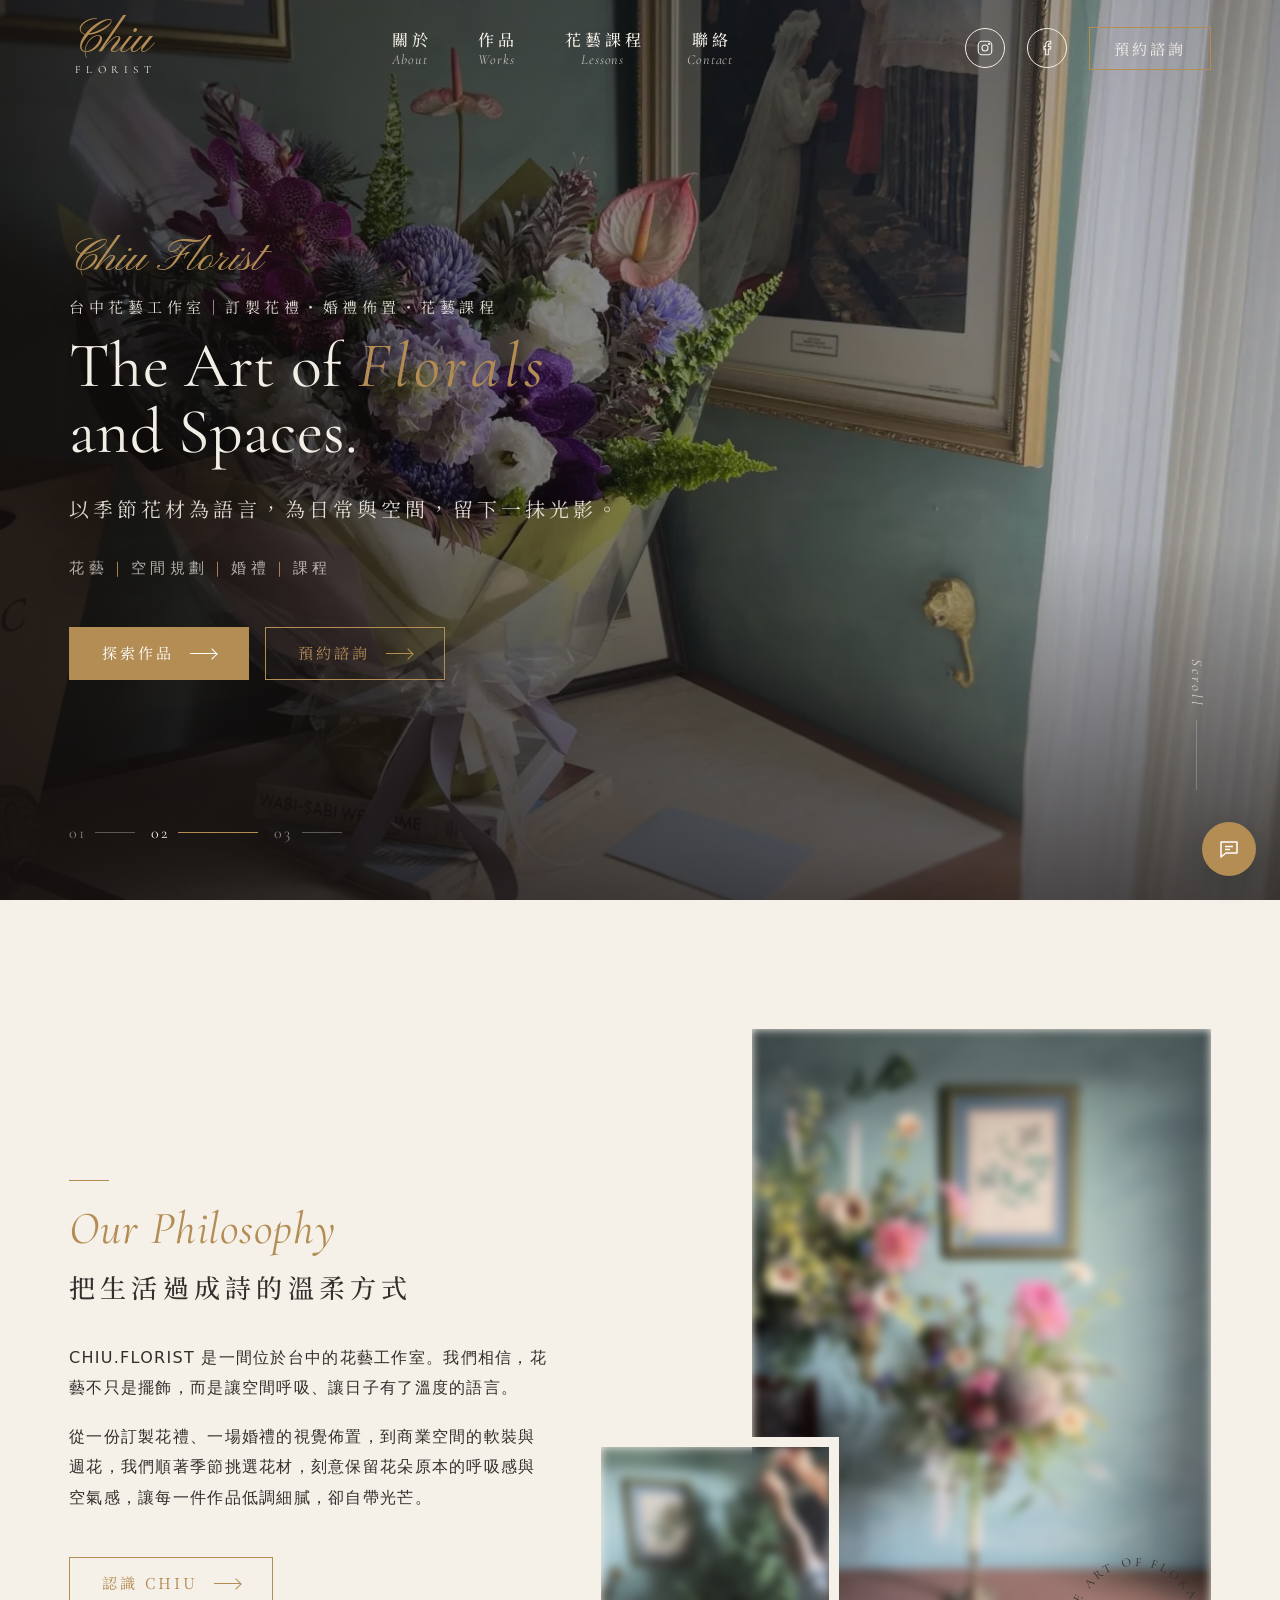
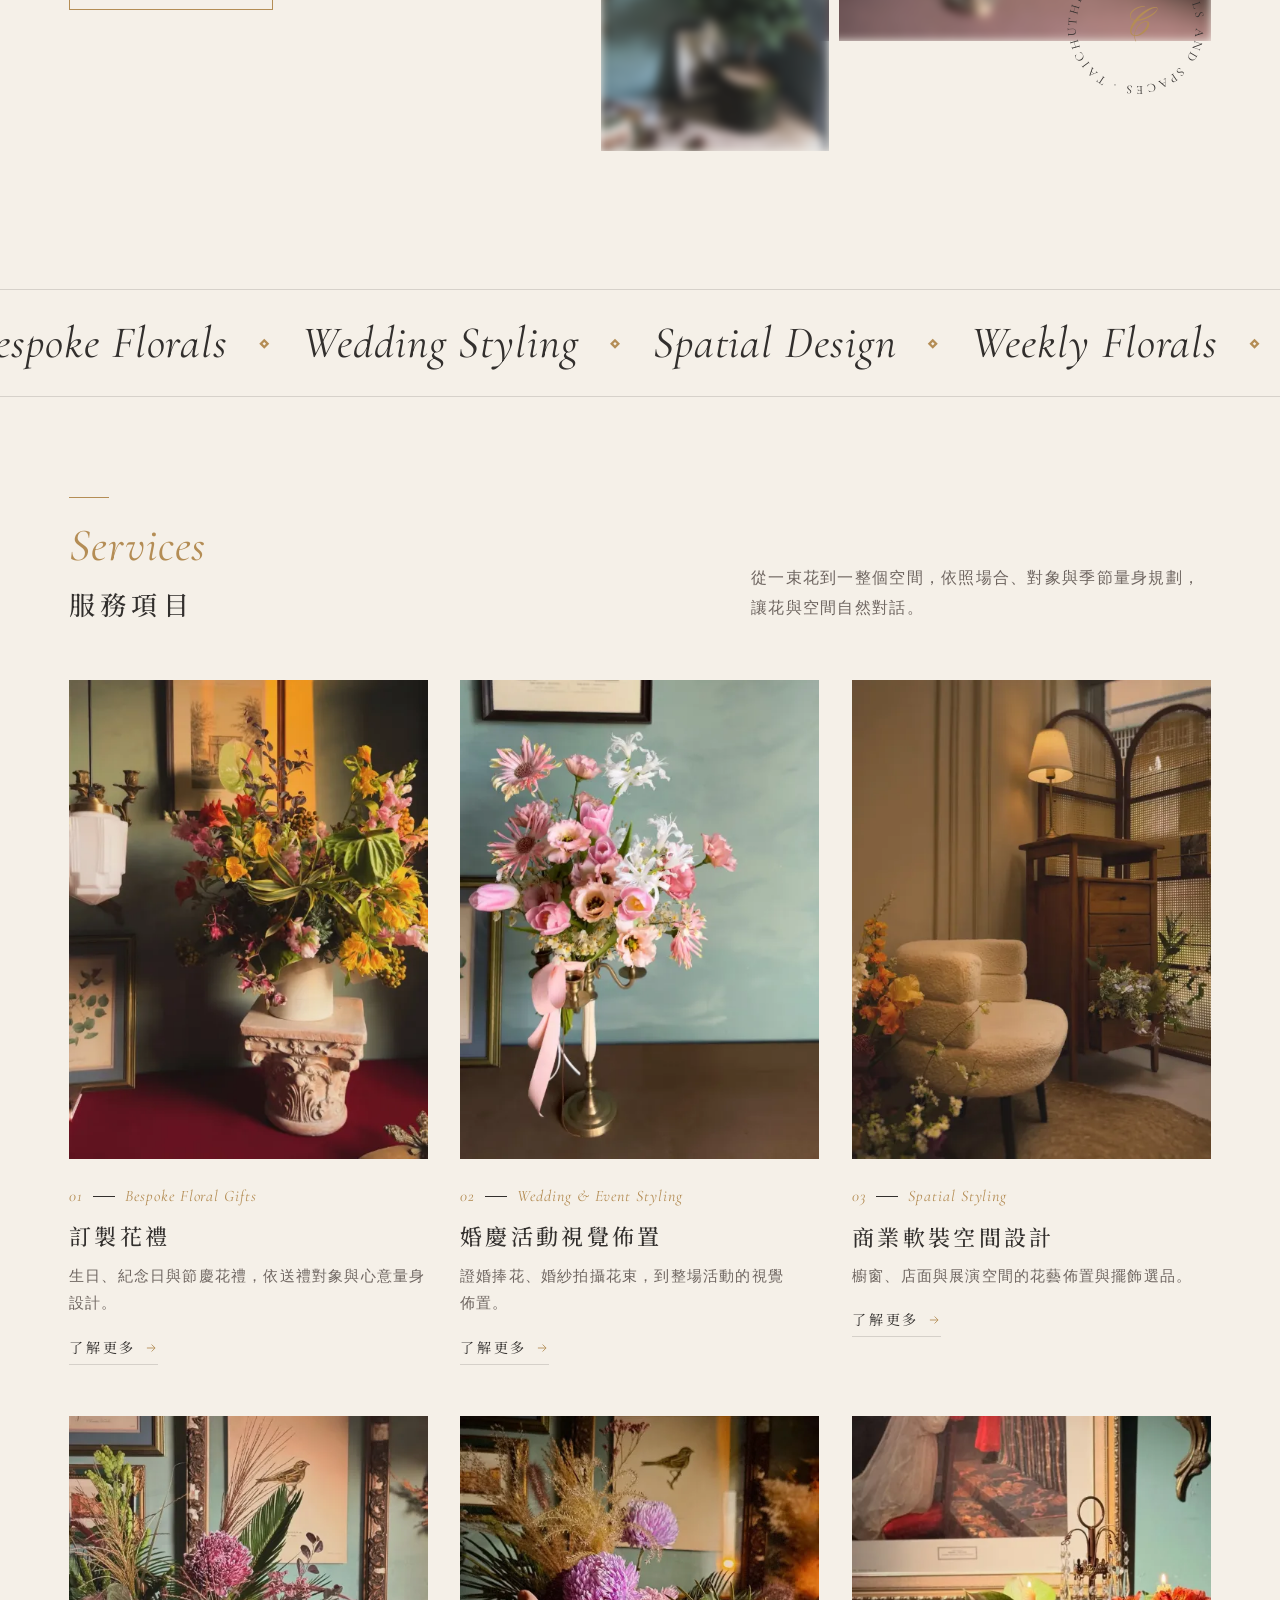
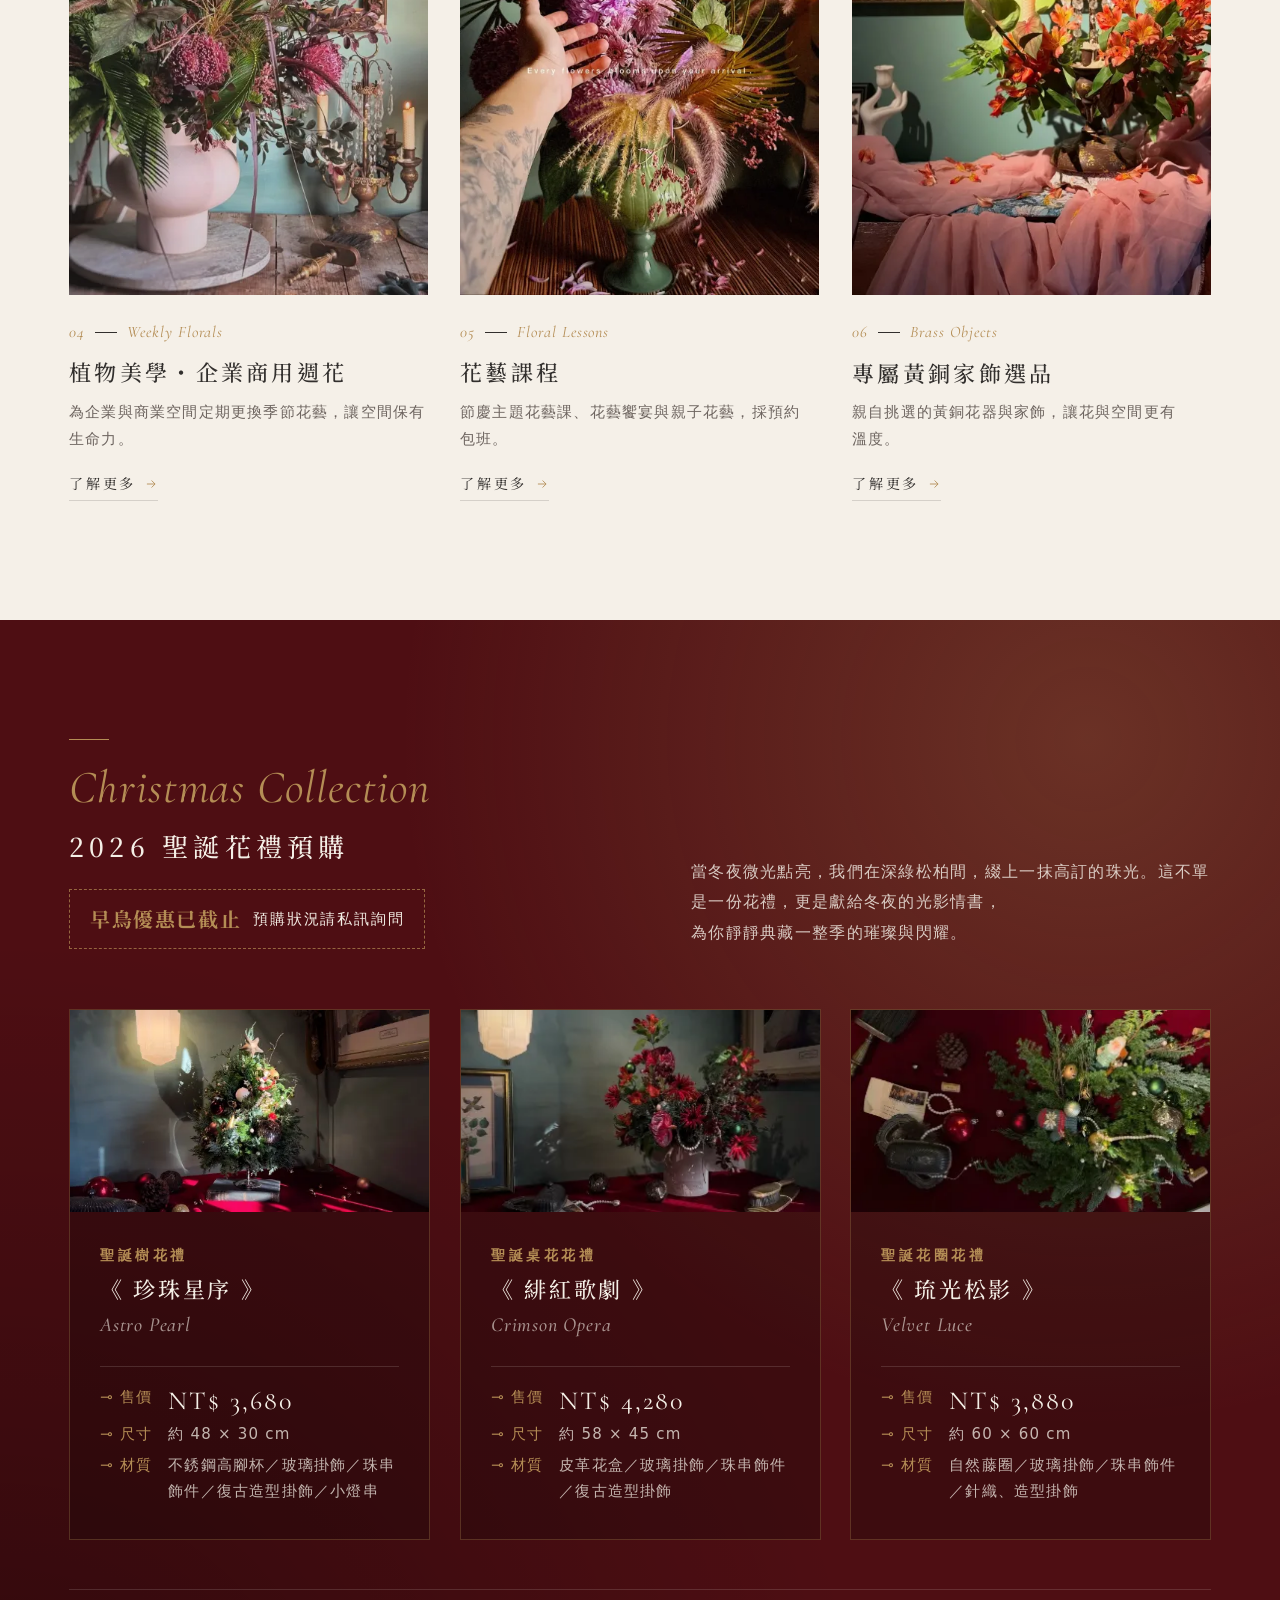
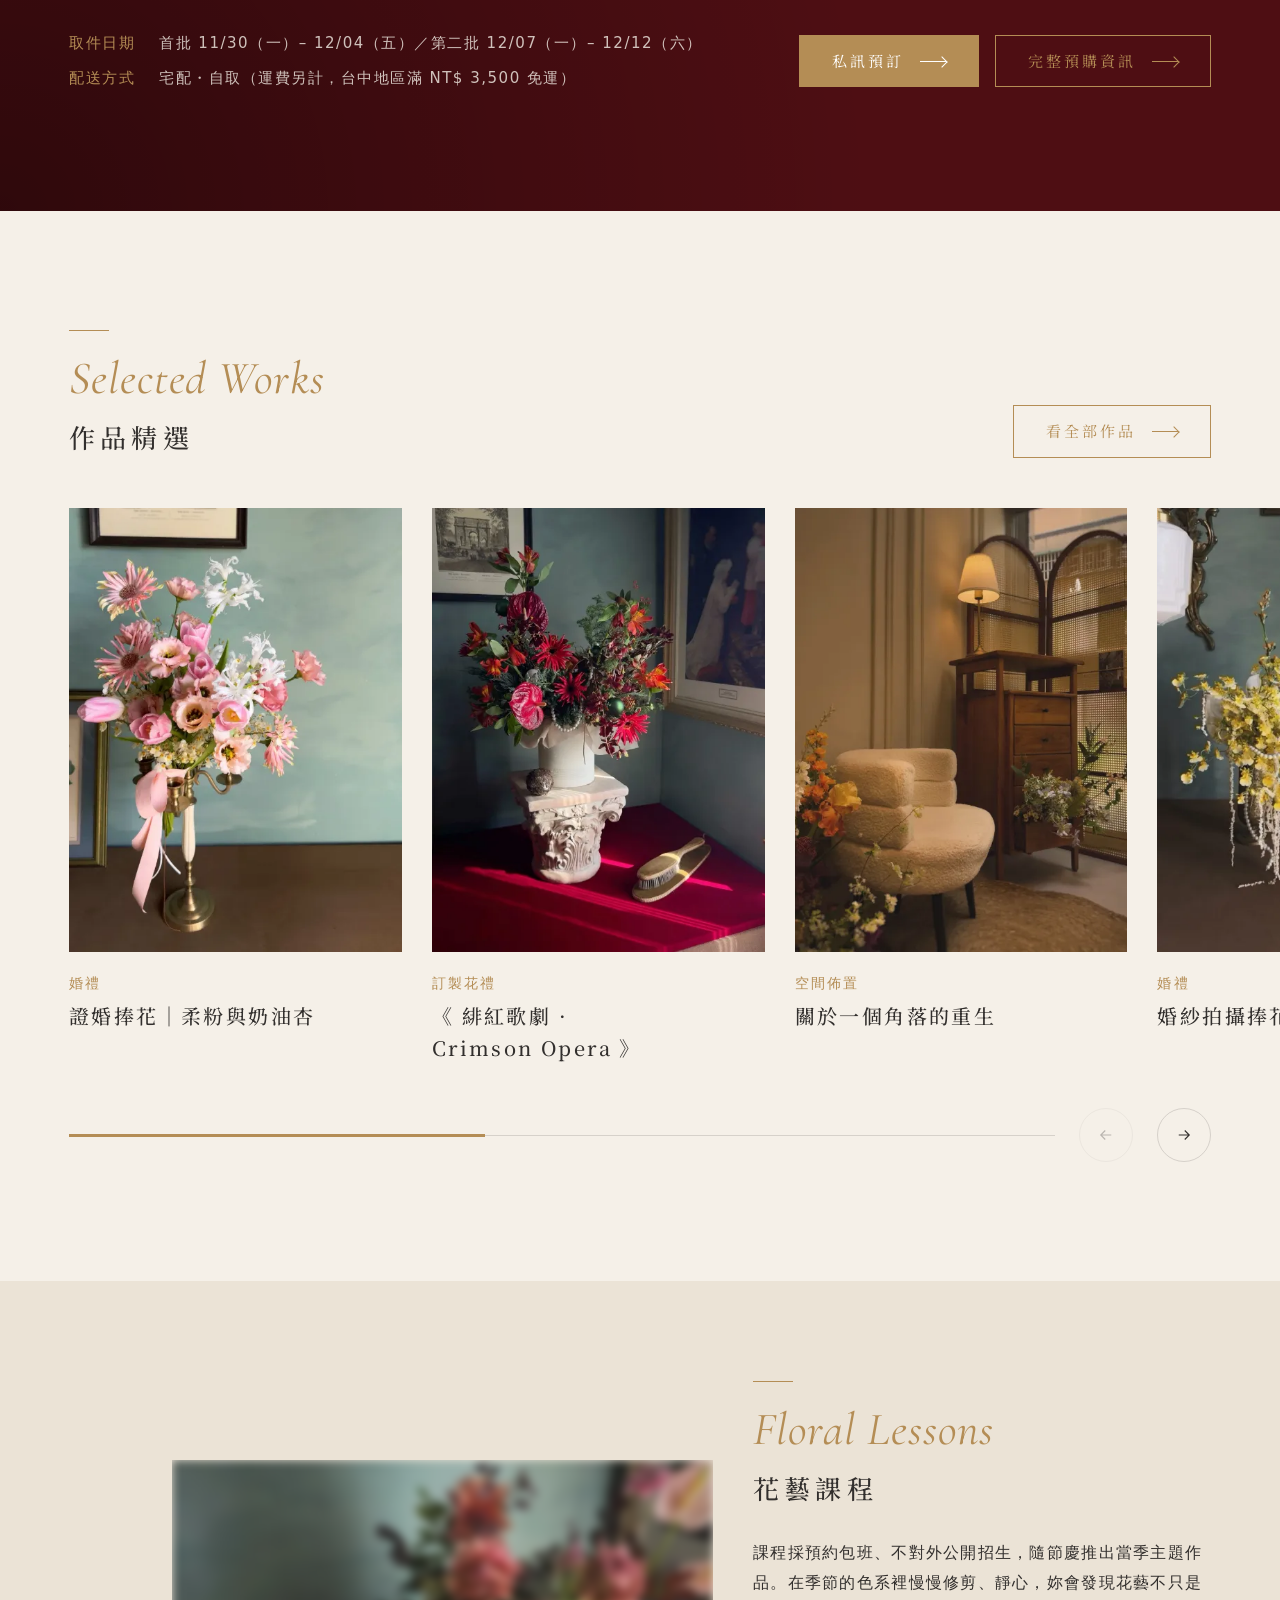
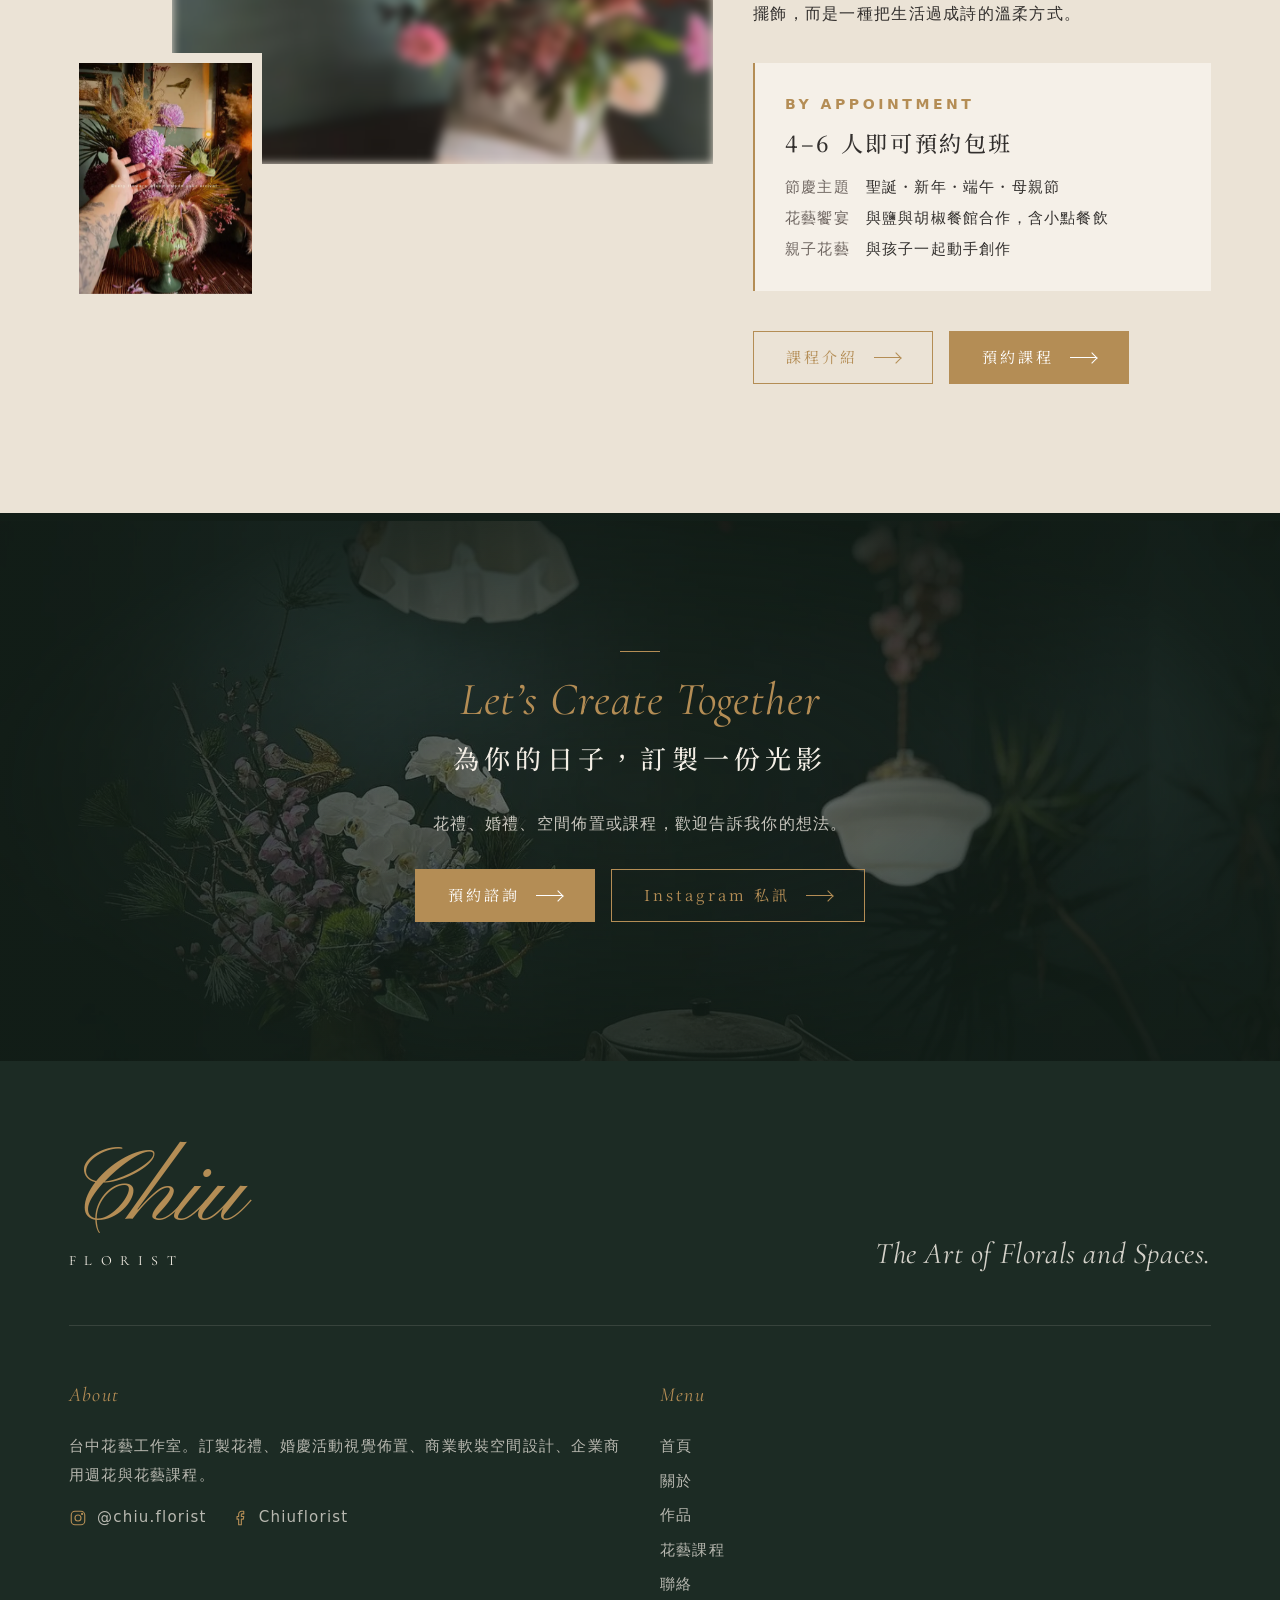
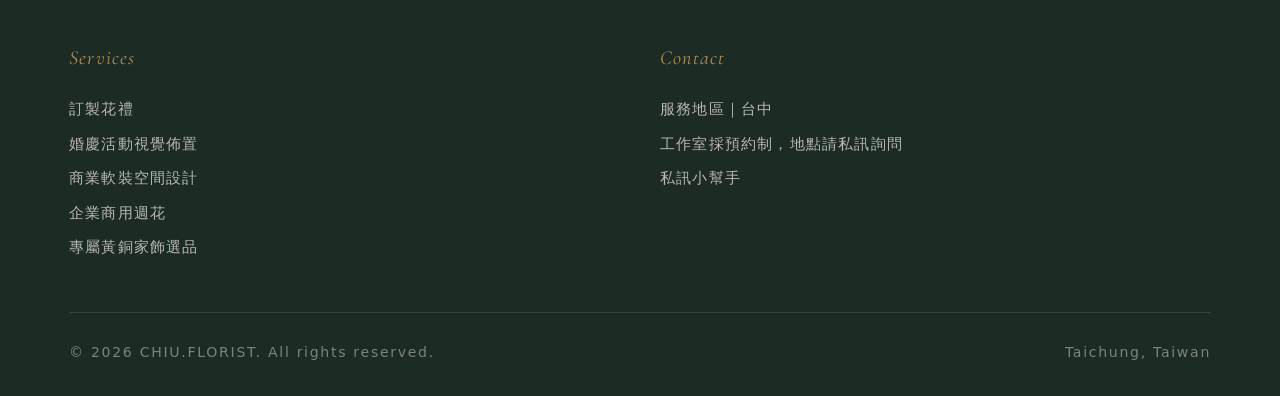
==== html/index.html @ 8603f9c5 "Performance: body text uses system sans; drop Noto Sans TC web font Co-Authored-By: Claude Opus 5.5 " ====
<!DOCTYPE html>
<html lang="zh-Hant-TW">
<head>
	<meta charset="UTF-8">
	<meta http-equiv="X-UA-Compatible" content="IE=edge">
	<meta name="viewport" content="width=device-width, initial-scale=1.0">
	<title>CHIU.FLORIST｜台中花藝・訂製花禮・婚禮佈置・空間軟裝・花藝課程</title>
	<!-- 檔期開關：早鳥 11/22 截止（is-eb-end）、最後取件 12/12 後本季結束（is-season-end）。改日期只要改這裡 -->
	<script>(function(){var n=Date.now(),c=document.documentElement.classList;if(n>Date.parse('2026-11-22T23:59:59+08:00'))c.add('is-eb-end');if(n>Date.parse('2026-12-12T23:59:59+08:00'))c.add('is-season-end');})();</script>
	<!-- Google Analytics (GA4) -->
	<script>window.dataLayer = window.dataLayer || []; function gtag(){dataLayer.push(arguments);} gtag('js', new Date()); gtag('config', 'G-TN85Y7GN7T');
	window.addEventListener('load', function () { setTimeout(function () { var s = document.createElement('script'); s.async = true; s.src = 'https://www.googletagmanager.com/gtag/js?id=G-TN85Y7GN7T'; document.head.appendChild(s); }, 2000); });</script>
	<meta name="google-site-verification" content="p_6z-OWAsTWC5hHmUmyuWNeH4Io1HOpn83x5PBPVKpA">
	<link rel="preload" as="image" href="../image/chiu/w_lobby3.webp" media="(min-width: 769px)" fetchpriority="high">
	<link rel="preload" as="image" href="../image/chiu/960/w_dahlia.webp" media="(max-width: 768px)" fetchpriority="high">
	<link rel="icon" href="../image/icon/icon-48.png" sizes="48x48" type="image/png">
	<link rel="icon" href="../image/icon/icon-96.png" sizes="96x96" type="image/png">
	<link rel="icon" href="../image/icon/icon-192.png" sizes="192x192" type="image/png">
	<link rel="apple-touch-icon" href="../image/icon/icon-180.png">
	<meta name="description" content="CHIU.FLORIST 台中花藝工作室：訂製花禮、婚慶活動視覺佈置、商業軟裝空間設計、企業商用週花與花藝課程。The Art of Florals and Spaces.">
	<link rel="canonical" href="https://po8621l124.github.io/chiu-florist/html/index.html">
	<meta property="og:type" content="website">
	<meta property="og:site_name" content="CHIU.FLORIST">
	<meta property="og:locale" content="zh_TW">
	<meta property="og:title" content="CHIU.FLORIST｜台中花藝・訂製花禮・婚禮佈置・空間軟裝・花藝課程">
	<meta property="og:description" content="CHIU.FLORIST 台中花藝工作室：訂製花禮、婚慶活動視覺佈置、商業軟裝空間設計、企業商用週花與花藝課程。The Art of Florals and Spaces.">
	<meta property="og:url" content="https://po8621l124.github.io/chiu-florist/html/index.html">
	<meta property="og:image" content="https://po8621l124.github.io/chiu-florist/image/chiu/w_lobby3.jpg">
	<meta name="twitter:card" content="summary_large_image">
    <script type="application/ld+json">
    {
        "@context": "https://schema.org",
        "@type": "Florist",
        "name": "CHIU.FLORIST",
        "alternateName": "CHIU 花藝工作室",
        "description": "CHIU.FLORIST 台中花藝工作室：訂製花禮、婚慶活動視覺佈置、商業軟裝空間設計、企業商用週花與花藝課程。The Art of Florals and Spaces.",
        "url": "https://po8621l124.github.io/chiu-florist/html/index.html",
        "image": "https://po8621l124.github.io/chiu-florist/image/chiu/w_lobby3.jpg",
        "address": { "@type": "PostalAddress", "addressLocality": "台中市", "addressCountry": "TW" },
        "areaServed": "台中",
        "sameAs": ["https://www.instagram.com/chiu.florist/", "https://www.facebook.com/p/Chiuflorist-100071734697100/"]
    }
    </script>
    <link rel="preconnect" href="https://fonts.googleapis.com">
    <link rel="preconnect" href="https://fonts.gstatic.com" crossorigin>
    <link rel="stylesheet" href="https://fonts.googleapis.com/css2?family=Cormorant+Garamond:ital,wght@0,400;0,500;1,400;1,500&family=Noto+Serif+TC:wght@400;500&family=Pinyon+Script&display=swap" media="print" onload="this.media='all'"><noscript><link rel="stylesheet" href="https://fonts.googleapis.com/css2?family=Cormorant+Garamond:ital,wght@0,400;0,500;1,400;1,500&family=Noto+Serif+TC:wght@400;500&family=Pinyon+Script&display=swap"></noscript>
    <link rel="stylesheet" href="../css/chiu_common.css">
<style>
/* ===== 首頁 chi_ ===== */

/* a 主視覺 */
.chi_a{position: relative;z-index: 1;min-height: 100vh;min-height: 100svh;display: flex;align-items: center;padding: calc(var(--hd_h) + 40px) var(--pdx) 120px;overflow: hidden;background: var(--color-shade);}
.chi_a_slides{position: absolute;inset: 0;z-index: -2;}
.chi_a_slide{position: absolute;inset: 0;background: var(--img) var(--pos, center) / cover no-repeat;opacity: 0;transform: scale(1.05);transition: opacity 1.8s ease, transform 8s ease-out;}
.chi_a_slide.is-active{opacity: 1;transform: scale(1);}
.hs_box .chi_a_slide.is-lazy{background-image: none;}   /* 第 2、3 張：頁面載入完才下載 */
.chi_a::after{content: '';position: absolute;inset: 0;z-index: -1;background: linear-gradient(90deg, rgba(var(--rgb_shade),.82) 0%, rgba(var(--rgb_shade),.45) 50%, rgba(var(--rgb_shade),.15) 100%), linear-gradient(0deg, rgba(var(--rgb_shade),.6) 0%, rgba(var(--rgb_shade),0) 40%);}
.chi_a01{max-width: 1400px;width: 100%;margin: auto;}
.hs_box .chi_a_script{display: block;font-family: var(--Pinyfont);font-size: var(--f45);line-height: 1;color: var(--color-Sub);letter-spacing: 0;}
/* h1：關鍵字在前（原始碼順序），畫面上顯示在草寫品牌名下方 */
.chi_a_h1{display: flex;flex-direction: column-reverse;align-items: flex-start;gap: 12px;font-weight: 400;}
.hs_box .chi_a_kw{display: block;font-family: var(--Seriffont);font-size: var(--f15);font-weight: 400;letter-spacing: .3em;line-height: 1.7;color: rgba(244,239,230,.9);}
.hs_box .chi_a01 .chi_a_en{font-family: var(--Corfont);font-weight: 400;font-size: var(--f100);line-height: 1.02;letter-spacing: .005em;color: var(--colorText-whi);margin-top: 14px;}
.hs_box .chi_a01 .chi_a_en em{font-family: var(--Corfont);font-style: italic;font-size: inherit;line-height: inherit;color: var(--color-Sub);}
.hs_box .chi_a01 > p{font-family: var(--Seriffont);font-size: var(--f20);letter-spacing: .2em;color: rgba(244,239,230,.9);margin-top: 26px;}
.chi_a01 > p .ch_s{display: inline-block;text-decoration: none;}
.chi_a_tags{display: flex;flex-wrap: wrap;margin: 26px 0 44px;}
.hs_box .chi_a_tags li{font-size: var(--f15);letter-spacing: .3em;color: rgba(244,239,230,.7);}
.chi_a_tags li + li::before{content: '｜';color: var(--color-Sub);margin: 0 .4em 0 .1em;letter-spacing: 0;}
.chi_a_ctrl{position: absolute;left: var(--pdx);right: var(--pdx);bottom: 46px;max-width: 1400px;margin: auto;display: flex;align-items: center;gap: 16px;}
.chi_a_dot{display: flex;align-items: center;gap: 10px;background: none;cursor: pointer;padding: 6px 0;}
.hs_box .chi_a_dot span{font-family: var(--Corfont);font-size: var(--f16);letter-spacing: .1em;color: rgba(244,239,230,.5);transition: color .4s;}
.chi_a_dot i{position: relative;display: block;width: 40px;height: 1px;background: rgba(244,239,230,.3);overflow: hidden;transition: width .6s var(--ease);}
.chi_a_dot i::after{content: '';position: absolute;inset: 0;background: var(--color-Sub);transform: scaleX(0);transform-origin: left;}
.chi_a_dot.is-active i{width: 80px;}
.chi_a_dot.is-active i::after{animation: chi_prog var(--dur, 6s) linear forwards;}
.hs_box .chi_a_dot.is-active span{color: var(--colorText-whi);}
.chi_a.is-paused .chi_a_dot.is-active i::after{animation-play-state: paused;}
@keyframes chi_prog{to{transform: scaleX(1);}}
.chi_a_scroll{position: absolute;right: var(--pdx);bottom: 110px;display: flex;flex-direction: column;align-items: center;gap: 12px;}
.hs_box .chi_a_scroll span{font-family: var(--Corfont);font-style: italic;font-size: var(--f15);letter-spacing: .2em;color: rgba(244,239,230,.75);writing-mode: vertical-rl;}
.chi_a_scroll i{display: block;width: 1px;height: 70px;background: rgba(244,239,230,.25);position: relative;overflow: hidden;}
.chi_a_scroll i::after{content: '';position: absolute;left: 0;top: -40%;width: 100%;height: 40%;background: var(--color-Sub);animation: chi_drop 2.2s ease-in-out infinite;}
@keyframes chi_drop{to{top: 100%;}}

/* b 品牌介紹 */
.chi_b{padding: calc(var(--pdy) * 1.3) var(--pdx);overflow: hidden;}
.chi_b01{display: flex;justify-content: space-between;align-items: center;gap: 40px;max-width: 1400px;width: 100%;margin: auto;}
.chi_b01_l{flex: 0 1 560px;min-width: 320px;}
.chi_b01_l .ch_title{margin-bottom: 36px;}
.chi_b01_l p + p{margin-top: 18px;}
.chi_b01_l .ch_btn{margin-top: 44px;}
.chi_b01_r{flex: 0 1 720px;position: relative;padding: 0 0 120px 0;}
.chi_b01_img1{width: 74%;max-width: 520px;margin-left: auto;overflow: hidden;}
.chi_b01_img1 img{width: 100%;height: auto;}
.hs_box .chi_b01_img2{position: absolute;left: 0;bottom: 0;width: 40%;max-width: 290px;overflow: hidden;border: 10px solid var(--color-bg) !important;}
.chi_b01_img2 img{width: 100%;height: auto;}
.chi_b01_badge{position: absolute;right: -40px;bottom: 60px;width: 150px;height: 150px;display: grid;place-items: center;}
.chi_b01_badge svg{position: absolute;inset: 0;width: 100%;height: 100%;animation: rcircle 22s linear infinite;}
.chi_b01_badge text{font-family: "Cormorant Garamond", serif;font-size: 12.5px;letter-spacing: 3.2px;fill: var(--colorText);}
.hs_box .chi_b01_badge b{font-family: var(--Pinyfont);font-size: 40px;line-height: 1;color: var(--color-Sub);font-weight: 400;letter-spacing: 0;}

/* d 服務項目 */
.chi_d{padding: var(--pdy) var(--pdx) calc(var(--pdy) * 1.2);}
.chi_d01{max-width: 1200px;width: 100%;margin: auto;}
.chi_d01_head{display: flex;justify-content: space-between;align-items: flex-end;gap: 30px;flex-wrap: wrap;margin-bottom: 56px;}
.hs_box .chi_d01_head > p{max-width: 460px;color: var(--colorText-sub);}
/* 服務項目：輕盈圖文卡（照片在上、文字在下），照片 3:4 不裁切 */
.chi_d02{display: grid;grid-template-columns: repeat(3, 1fr);gap: clamp(40px, 4vw, 64px) clamp(20px, 2.5vw, 40px);max-width: 1200px;margin: 0 auto;--delay_time:.1s;}
.chi_d02 > li:nth-child(3n+2){transition-delay: calc(var(--delay_time) * 1) !important;}
.chi_d02 > li:nth-child(3n+3){transition-delay: calc(var(--delay_time) * 2) !important;}
.chi_d02 a{display: block;}
.chi_d02 figure{aspect-ratio: 3 / 4;overflow: hidden;background: var(--color-bg2);}
.chi_d02 figure img{width: 100%;height: 100%;object-fit: cover;transition: transform 1.4s var(--sf_ease, ease);}
.chi_d02_txt{padding-top: 22px;}
.hs_box .chi_d02_txt b{display: flex;align-items: center;gap: 10px;font-family: var(--Corfont);font-style: italic;font-weight: 400;font-size: var(--f16);letter-spacing: .06em;color: var(--color-Sub);}
.chi_d02_txt b i{flex: none;width: 22px;height: 1px;background: currentColor;}
.hs_box .chi_d02_txt b em{font: inherit;color: inherit;letter-spacing: inherit;}
.hs_box .chi_d02_txt h3{margin: 8px 0 10px;font-family: var(--Seriffont);font-weight: 500;font-size: var(--f22);letter-spacing: .15em;line-height: 1.5;transition: color .4s;}
.hs_box .chi_d02_txt p{font-size: var(--f15);line-height: 1.85;color: var(--colorText-sub);}
.chi_d02_txt > span{position: relative;display: inline-flex;align-items: center;gap: 8px;margin-top: 16px;padding-bottom: 4px;font-family: var(--Seriffont);font-size: var(--f14);letter-spacing: .2em;color: var(--colorText);}
.chi_d02_txt > span::after{content: '';position: absolute;left: 0;bottom: 0;width: 100%;height: 1px;background: var(--color-line);}
.chi_d02_txt > span::before{content: '';position: absolute;left: 0;bottom: 0;z-index: 1;width: 0;height: 1px;background: var(--color-Sub);transition: width .5s var(--ease);}
.chi_d02_txt > span svg{width: 14px;height: 14px;color: var(--color-Sub);transition: transform .5s var(--ease);}
.chi_d02 a:is(:hover, :focus-visible) figure img{transform: scale(1.04);}
.hs_box .chi_d02 a:is(:hover, :focus-visible) h3{color: var(--color-Main);}
.chi_d02 a:is(:hover, :focus-visible) .chi_d02_txt > span::before{width: 100%;}
.chi_d02 a:is(:hover, :focus-visible) .chi_d02_txt > span svg{transform: translateX(5px);}

/* e 聖誕花禮 */
.chi_e{position: relative;z-index: 1;padding: calc(var(--pdy) * 1.2) var(--pdx);background: var(--color-Main);overflow: hidden;}
.chi_e::before{content: '';position: absolute;inset: 0;z-index: -1;background: radial-gradient(circle at 85% 10%, rgba(180,141,85,.28) 0%, rgba(180,141,85,0) 45%), radial-gradient(circle at 0% 100%, rgba(0,0,0,.4) 0%, rgba(0,0,0,0) 50%);}
.chi_e01{max-width: 1400px;width: 100%;margin: auto;}
.chi_e01_head{display: flex;justify-content: space-between;align-items: flex-end;gap: 40px;flex-wrap: wrap;margin-bottom: 60px;}
.hs_box .chi_e01_head > p{max-width: 520px;color: rgba(244,239,230,.82);}
.chi_e01_head > p .ch_s{display: inline-block;text-decoration: none;}
.chi_e02{display: grid;grid-template-columns: repeat(3, 1fr);gap: 30px;--delay_time:.2s;}
.chi_e02 > li:nth-child(1){transition-delay: calc(var(--delay_time) * 0) !important;}
.chi_e02 > li:nth-child(2){transition-delay: calc(var(--delay_time) * 1) !important;}
.chi_e02 > li:nth-child(3){transition-delay: calc(var(--delay_time) * 2) !important;}
.chi_e02 > li{background: rgba(20,10,10,.28);border: 1px solid rgba(180,141,85,.3) !important;display: flex;flex-direction: column;transition: border-color .4s, transform .8s ease, opacity .8s ease;}
.chi_e02 > li:hover{border-color: var(--color-Sub) !important;}
.chi_e02 figure{aspect-ratio: 16 / 9;overflow: hidden;background: rgba(0,0,0,.22);}
/* 三張比例不同：完整顯示不裁切 */
.chi_e02 figure img{width: 100%;height: 100%;object-fit: cover;transition: transform 1.2s var(--ease);}
.chi_e02 > li:hover figure img{transform: scale(1.025);}
.chi_e02_txt{padding: 30px 30px 34px;display: flex;flex-direction: column;gap: 4px;flex: 1;}
.hs_box .chi_e02_txt b{font-size: var(--f14);letter-spacing: .25em;color: var(--color-Sub);}
.hs_box .chi_e02_txt h3{font-family: var(--Seriffont);font-weight: 500;font-size: var(--f22);letter-spacing: .12em;line-height: 1.5;color: var(--colorText-whi);}
.hs_box .chi_e02_txt h3 em{display: block;font-family: var(--Corfont);font-style: italic;font-size: var(--f20);color: rgba(244,239,230,.6);letter-spacing: .04em;}
.chi_e02_txt dl{margin-top: 18px;padding-top: 18px;border-top: 1px solid rgba(244,239,230,.14) !important;display: grid;grid-template-columns: auto 1fr;gap: 6px 16px;}
.chi_e02_txt :is(dt, dd){font-family: var(--Sansfont);font-size: var(--f15);line-height: 1.7;letter-spacing: .08em;color: rgba(244,239,230,.75);}
.chi_e02_txt dt{color: var(--color-Sub);}
.chi_e02_txt dt::before{content: '⊸ ';}
.chi_e02_txt dd.price{font-family: var(--Corfont);font-size: var(--f26);color: var(--colorText-whi);line-height: 1.2;}
.chi_e03{display: flex;justify-content: space-between;align-items: center;gap: 30px;flex-wrap: wrap;margin-top: 50px;padding-top: 40px;border-top: 1px solid rgba(244,239,230,.14) !important;}
.chi_e03 dl{display: grid;grid-template-columns: auto 1fr;gap: 8px 24px;}
.chi_e03 :is(dt, dd){font-family: var(--Sansfont);font-size: var(--f15);letter-spacing: .1em;line-height: 1.8;color: rgba(244,239,230,.8);}
.chi_e03 dt{color: var(--color-Sub);}
.chi_e_badge{display: inline-flex;flex-wrap: wrap;align-items: center;gap: 4px 12px;margin-top: 22px;padding: 10px 20px;border: 1px dashed rgba(180,141,85,.7) !important;}
.hs_box .chi_e_badge span{font-size: var(--f15);color: var(--colorText-whi);letter-spacing: .12em;}
.hs_box .chi_e_badge b{font-family: var(--Seriffont);font-size: var(--f20);color: var(--color-Sub);}

/* f 作品精選 */
.chi_f{padding: calc(var(--pdy) * 1.2) var(--pdx);overflow: hidden;}
.chi_f01{max-width: 1400px;margin: 0 auto 50px;display: flex;justify-content: space-between;align-items: flex-end;gap: 30px;flex-wrap: wrap;}
.chi_f .ch_slider{max-width: 1400px;margin: auto;}
.chi_f .ch_slider_track{max-width: none;margin-right: calc((100% - 100vw) / 2);}

/* g 課程 */
.chi_g{padding: var(--pdy) var(--pdx) calc(var(--pdy) * 1.3);background: var(--color-bg2);}
.chi_g01{display: flex;justify-content: space-between;align-items: center;gap: 40px;max-width: 1400px;width: 100%;margin: auto;flex-direction: row-reverse;}
.chi_g01_l{flex: 0 1 540px;min-width: 320px;}
.chi_g01_l .ch_title{margin-bottom: 30px;}
.chi_g01_event{margin: 34px 0 40px;padding: 28px 30px;background: var(--color-bg);border-left: 2px solid var(--color-Sub) !important;}
.hs_box .chi_g01_event b{display: block;font-size: var(--f14);letter-spacing: .25em;color: var(--color-Sub);}
.hs_box .chi_g01_event h3{font-family: var(--Seriffont);font-weight: 500;font-size: var(--f22);letter-spacing: .12em;margin: 4px 0 10px;}
.chi_g01_event dl{display: grid;grid-template-columns: auto 1fr;gap: 4px 16px;}
.chi_g01_event :is(dt, dd){font-family: var(--Sansfont);font-size: var(--f15);line-height: 1.8;letter-spacing: .08em;color: var(--colorText);}
.chi_g01_event dt{color: var(--colorText-sub);}
.chi_g01_r{flex: 0 1 760px;position: relative;padding-bottom: 80px;}
.chi_g01_img1{width: 84%;margin-left: auto;overflow: hidden;}
.chi_g01_img1 img{width: 100%;height: auto;}
.hs_box .chi_g01_img2{position: absolute;left: 0;bottom: 0;width: 30%;max-width: 240px;overflow: hidden;border: 10px solid var(--color-bg2) !important;}
.chi_g01_img2 img{width: 100%;height: auto;}
.chi_g01_r{padding-bottom: 140px;}

/* a 主視覺互動：背景跟滑鼠微移、標題逐字浮現 */
.chi_a_slides{inset: -24px;translate: var(--hx, 0) var(--hy, 0);transition: translate .9s cubic-bezier(.2,.7,.3,1);}
.hs_box .chi_a_slides{max-width: none;}
.chi_a01 :is(.chi_a_en, p, li, .chi_a_script, .chi_a_kw){text-shadow: 0 2px 24px rgba(0,0,0,.35);}
.hs_box .chi_a01 .chi_a_en :is(.w, .c){font: inherit;color: inherit;letter-spacing: inherit;line-height: inherit;}
.hs_box .chi_a01 .chi_a_en .w{display: inline-block;overflow: hidden;vertical-align: top;padding: 0 .03em .12em;margin: 0 -.03em -.12em;}
.chi_a01 .chi_a_en .c{display: inline-block;transform: translateY(110%);transition: transform 1.1s var(--ease);transition-delay: calc(.35s + var(--i) * 26ms);}
.chi_a.is-ready .chi_a_en .c{transform: none;}

/* e 聖誕：手機／平板滑動圓點 */
.chi_e_dots{display: none;justify-content: center;gap: 10px;margin-top: 26px;}
.chi_e_dots button{width: 8px;height: 8px;border-radius: 8px;background: rgba(244,239,230,.3);cursor: pointer;transition: width .4s var(--ease), background-color .4s;}
.chi_e_dots button.is-active{width: 28px;background: var(--color-Sub);}

/* --- Media Queries --- */
@media (max-width: 1440px) {
    .chi_b01_badge{right: 0;}
}
@media (max-width: 1024px) {
    /* 主視覺：文字放下方、漸層加深 */
    .chi_a{align-items: flex-end;padding-bottom: 130px;}
    .chi_a::after{background: linear-gradient(0deg, rgba(var(--rgb_shade),.92) 0%, rgba(var(--rgb_shade),.68) 50%, rgba(var(--rgb_shade),.42) 100%);}
    .chi_a_scroll{display: none;}
    /* 服務卡：字縮一階 */
    .hs_box .chi_d02_txt h3{font-size: var(--f20);letter-spacing: .1em;}
    .hs_box .chi_d02_txt p{font-size: var(--f14);}
    /* 聖誕：改橫向滑動，不再 2+1 落單 */
    .hs_box .chi_e02{display: flex;max-width: none;gap: 20px;overflow-x: auto;scroll-snap-type: x mandatory;scrollbar-width: none;margin-right: calc(var(--pdx) * -1);padding-right: var(--pdx);}
    .chi_e02::-webkit-scrollbar{display: none;}
    .chi_e02 > li{flex: 0 0 min(46%, 420px);scroll-snap-align: start;}
    .chi_e_dots{display: flex;}
    .chi_b01_badge{display: none;}
}
@media (max-width: 992px) {
    .chi_b01, .chi_g01{flex-direction: column;align-items: stretch;max-width: 720px;}
    .chi_b01_l, .chi_b01_r, .chi_g01_l, .chi_g01_r{flex: none;}
    .chi_b01_l, .chi_g01_l{min-width: unset;}
    /* 兩張圖改並排，不再重疊錯位 */
    .chi_b01_r, .chi_g01_r{display: grid;gap: 14px;align-items: end;padding: 0;margin-top: 44px;}
    .chi_b01_r{grid-template-columns: 1.3fr 1fr;}
    .chi_g01_r{grid-template-columns: 2.4fr 1fr;}
    .chi_b01_img1, .chi_g01_img1{width: 100%;max-width: none;margin: 0;}
    .hs_box .chi_b01_img2, .hs_box .chi_g01_img2{position: static;width: 100%;max-width: none;border: 0 !important;}
    .chi_b01_img2{margin-bottom: 40px;}
    .chi_b01_badge{display: none;}
}
@media (max-width: 768px) {
    .chi_a_slide{background-image: var(--img_m, var(--img));background-position: var(--pos_m, center);}
    .chi_a{padding-bottom: 120px;}
    /* 手機背景較亮，金色字調亮以維持對比 */
    .hs_box .chi_a_script, .hs_box .chi_a01 .chi_a_en em{color: #E2C38F;}
    .chi_a_dot i{width: 24px;}
    .chi_a_dot.is-active i{width: 50px;}
    /* 服務卡：兩欄 */
    .chi_d02{grid-template-columns: repeat(2, 1fr);gap: 36px 18px;}
    .chi_d02 > li:nth-child(n){transition-delay: 0s !important;}
    .chi_d02 > li:nth-child(2n){transition-delay: var(--delay_time) !important;}
    .chi_d02_txt{padding-top: 16px;}
    .chi_e01_head{margin-bottom: 40px;}
    .chi_e02 > li{flex-basis: min(80%, 380px);}
    .chi_e03{flex-direction: column;align-items: stretch;margin-top: 36px;padding-top: 30px;}
    .chi_e03 dl{grid-template-columns: 1fr;gap: 0;}
    .chi_e03 dd + dt{margin-top: 12px;}
}
@media (max-width: 576px) {
    .hs_box .chi_a_script{font-size: var(--f30);}
    .hs_box .chi_a01 > p{font-size: var(--f16);letter-spacing: .12em;}
    .chi_a_tags{margin: 18px 0 30px;}
    .chi_g01_event{padding: 22px 20px;}
}
@media (max-width: 480px) {
    /* 服務卡：小螢幕只留編號、英文、標題，點卡片進頁面 */
    .chi_d02{gap: 28px 12px;}
    .hs_box .chi_d02_txt b{font-size: var(--f14);gap: 6px;}
    .chi_d02_txt b i{width: 14px;}
    .hs_box .chi_d02_txt h3{font-size: var(--f16);letter-spacing: .06em;margin: 4px 0 0;}
    .hs_box .chi_d02_txt p, .chi_d02_txt > span{display: none;}
    .hs_box .chi_d02_txt b em, .chi_d02_txt b i{display: none;}
    .chi_e02{--delay_time:0s;}
    .chi_e02_txt{padding: 24px 22px 28px;}
    .chi_e_badge{flex-direction: column;align-items: flex-start;}
    .chi_b01_r{grid-template-columns: 1.2fr 1fr;gap: 10px;}
    .chi_b01_img2{margin-bottom: 24px;}
}
@media (max-width: 380px) {
}
</style>
</head>
<body>

<script src="../js/chiu_layout.js" data-part="header"></script>

<div class="hs_box">
<main id="main">

    <section class="chi_a" aria-label="主視覺">
        <div class="chi_a_slides">
            <div class="chi_a_slide is-active" style="--img:url(../image/chiu/w_lobby3.webp);--pos:70% center;--img_m:url(../image/chiu/960/w_dahlia.webp);--pos_m:center 30%"></div>
            <div class="chi_a_slide is-lazy" style="--img:url(../image/chiu/w_blue.webp);--pos:65% center;--img_m:url(../image/chiu/960/w_paris.webp);--pos_m:center 30%"></div>
            <div class="chi_a_slide is-lazy" style="--img:url(../image/chiu/w_window.webp);--pos:60% center;--img_m:url(../image/chiu/960/w_opera.webp);--pos_m:center 30%"></div>
        </div>
        <div class="chi_a01">
            <h1 class="chi_a_h1" data-animate-in="up" data-animate-in-delay="100"><span class="chi_a_kw"><span class="ch_s">台中花藝工作室｜</span><span class="ch_s">訂製花禮・婚禮佈置・花藝課程</span></span><span class="chi_a_script">Chiu Florist</span></h1>
            <div class="chi_a_en">The Art of <em>Florals</em><br>and Spaces.</div>
            <p data-animate-in="up" data-animate-in-delay="450">以季節花材為語言，<span class="ch_s">為日常與空間，</span><span class="ch_s">留下一抹光影。</span></p>
            <ul class="chi_a_tags" data-animate-in="up" data-animate-in-delay="600">
                <li>花藝</li><li>空間規劃</li><li>婚禮</li><li>課程</li>
            </ul>
            <div class="ch_btns" data-animate-in="up" data-animate-in-delay="750">
                <a class="ch_btn fill" href="works.html#portfolio"><span>探索作品</span><i></i></a>
                <a class="ch_btn" href="contact.html"><span>預約諮詢</span><i></i></a>
            </div>
        </div>
        <div class="chi_a_ctrl" role="group" aria-label="主視覺輪播">
            <button class="chi_a_dot is-active" type="button" aria-label="第 1 張"><span>01</span><i></i></button>
            <button class="chi_a_dot" type="button" aria-label="第 2 張"><span>02</span><i></i></button>
            <button class="chi_a_dot" type="button" aria-label="第 3 張"><span>03</span><i></i></button>
        </div>
        <a class="chi_a_scroll" href="#chi_b" aria-label="往下捲動"><span>Scroll</span><i></i></a>
    </section>

    <section class="chi_b" id="chi_b">
        <div class="chi_b01">
            <article class="chi_b01_l">
                <div class="ch_title" data-animate-in="left">
                    <div class="ch_en">Our Philosophy</div>
                    <h2>把生活過成詩的<span class="ch_s">溫柔方式</span></h2>
                </div>
                <p data-animate-in="up">CHIU.FLORIST 是一間位於台中的花藝工作室。我們相信，花藝不只是擺飾，而是讓空間呼吸、讓日子有了溫度的語言。</p>
                <p data-animate-in="up">從一份訂製花禮、一場婚禮的視覺佈置，到商業空間的軟裝與週花，我們順著季節挑選花材，刻意保留花朵原本的呼吸感與空氣感，讓每一件作品低調細膩，卻自帶光芒。</p>
                <a class="ch_btn" href="about.html" data-animate-in="up"><span>認識 CHIU</span><i></i></a>
            </article>
            <div class="chi_b01_r">
                <figure class="chi_b01_img1" data-animate-in="fadeIn"><img src="../image/chiu/w_dahlia.webp" srcset="../image/chiu/480/w_dahlia.webp 480w, ../image/chiu/960/w_dahlia.webp 960w, ../image/chiu/w_dahlia.webp 1500w" sizes="(max-width: 992px) 50vw, 25vw" alt="午後斜光｜莫蘭迪綠牆前的粉色大理花與噴泉草花禮" class="anima_blur" width="1500" height="2000" loading="lazy"></figure>
                <figure class="chi_b01_img2" data-animate-in="fadeIn"><img class="anima_blur" src="../image/chiu/w_cypress.webp" srcset="../image/chiu/480/w_cypress.webp 480w, ../image/chiu/960/w_cypress.webp 960w, ../image/chiu/w_cypress.webp 1500w" sizes="(max-width: 992px) 50vw, 25vw" alt="為針葉盆栽掛上星星樹頂的聖誕佈置" width="1500" height="2000" loading="lazy"></figure>
                <div class="chi_b01_badge" aria-hidden="true">
                    <svg viewBox="0 0 150 150"><defs><path id="chi_circle" d="M75,75 m-60,0 a60,60 0 1,1 120,0 a60,60 0 1,1 -120,0"/></defs><text><textPath href="#chi_circle">THE ART OF FLORALS AND SPACES · TAICHUNG ·</textPath></text></svg>
                    <b>C</b>
                </div>
            </div>
        </div>
    </section>

    <div class="ch_marquee" aria-hidden="true">
        <div class="ch_marquee_track">
            <p><span>Bespoke Florals</span><b>⋄</b><span>Wedding Styling</span><b>⋄</b><span>Spatial Design</span><b>⋄</b><span>Weekly Florals</span><b>⋄</b><span>Floral Lessons</span><b>⋄</b></p>
            <p><span>Bespoke Florals</span><b>⋄</b><span>Wedding Styling</span><b>⋄</b><span>Spatial Design</span><b>⋄</b><span>Weekly Florals</span><b>⋄</b><span>Floral Lessons</span><b>⋄</b></p>
        </div>
    </div>

    <section class="chi_d">
        <div class="chi_d01">
            <div class="chi_d01_head">
                <div class="ch_title" data-animate-in="left">
                    <div class="ch_en">Services</div>
                    <h2>服務項目</h2>
                </div>
                <p data-animate-in="up">從一束花到一整個空間，依照場合、對象與季節量身規劃，讓花與空間自然對話。</p>
            </div>
            <ul class="chi_d02">
                <li data-animate-in="up"><a href="works.html?cat=gift#portfolio">
                    <figure><img src="../image/chiu/w_autumn.webp" srcset="../image/chiu/480/w_autumn.webp 480w, ../image/chiu/960/w_autumn.webp 960w, ../image/chiu/w_autumn.webp 1500w" sizes="(max-width: 768px) 50vw, 400px" alt="秋天的顏色｜焦糖與柔粉色系訂製花禮" width="1500" height="2000" loading="lazy"></figure>
                    <div class="chi_d02_txt"><b>01<i></i><em>Bespoke Floral Gifts</em></b><h3>訂製花禮</h3><p>生日、紀念日與節慶花禮，依送禮對象與心意量身設計。</p><span>了解更多<svg viewBox="0 0 24 24" fill="none" stroke="currentColor" stroke-width="1.5" aria-hidden="true"><path d="M5 12h14M13 6l6 6-6 6"/></svg></span></div>
                </a></li>
                <li data-animate-in="up"><a href="works.html?cat=wedding#portfolio">
                    <figure><img src="../image/chiu/w_bridal.webp" srcset="../image/chiu/480/w_bridal.webp 480w, ../image/chiu/960/w_bridal.webp 960w, ../image/chiu/w_bridal.webp 1500w" sizes="(max-width: 768px) 50vw, 400px" alt="證婚捧花｜柔粉與奶油杏色系婚禮捧花" width="1500" height="2000" loading="lazy"></figure>
                    <div class="chi_d02_txt"><b>02<i></i><em>Wedding &amp; Event Styling</em></b><h3>婚慶活動視覺佈置</h3><p>證婚捧花、婚紗拍攝花束，到整場活動的視覺佈置。</p><span>了解更多<svg viewBox="0 0 24 24" fill="none" stroke="currentColor" stroke-width="1.5" aria-hidden="true"><path d="M5 12h14M13 6l6 6-6 6"/></svg></span></div>
                </a></li>
                <li data-animate-in="up"><a href="works.html?cat=space#portfolio">
                    <figure><img src="../image/chiu/w_corner.webp" srcset="../image/chiu/480/w_corner.webp 480w, ../image/chiu/960/w_corner.webp 960w, ../image/chiu/w_corner.webp 1500w" sizes="(max-width: 768px) 50vw, 400px" alt="關於一個角落的重生｜空間花藝佈置" width="1500" height="2000" loading="lazy"></figure>
                    <div class="chi_d02_txt"><b>03<i></i><em>Spatial Styling</em></b><h3>商業軟裝空間設計</h3><p>櫥窗、店面與展演空間的花藝佈置與擺飾選品。</p><span>了解更多<svg viewBox="0 0 24 24" fill="none" stroke="currentColor" stroke-width="1.5" aria-hidden="true"><path d="M5 12h14M13 6l6 6-6 6"/></svg></span></div>
                </a></li>
                <li data-animate-in="up"><a href="works.html?cat=weekly#portfolio">
                    <figure><img src="../image/chiu/w_paris.webp" srcset="../image/chiu/480/w_paris.webp 480w, ../image/chiu/960/w_paris.webp 960w, ../image/chiu/w_paris.webp 1440w" sizes="(max-width: 768px) 50vw, 400px" alt="粉色陶甕中的紫紅菊與蘇鐵葉大型花藝，旁有黃銅水晶燭台" width="1440" height="1920" loading="lazy"></figure>
                    <div class="chi_d02_txt"><b>04<i></i><em>Weekly Florals</em></b><h3><span class="ch_s">植物美學・</span><span class="ch_s">企業商用週花</span></h3><p>為企業與商業空間定期更換季節花藝，讓空間保有生命力。</p><span>了解更多<svg viewBox="0 0 24 24" fill="none" stroke="currentColor" stroke-width="1.5" aria-hidden="true"><path d="M5 12h14M13 6l6 6-6 6"/></svg></span></div>
                </a></li>
                <li data-animate-in="up"><a href="lessons.html">
                    <figure><img src="../image/chiu/w_slow.webp" srcset="../image/chiu/480/w_slow.webp 480w, ../image/chiu/960/w_slow.webp 960w, ../image/chiu/w_slow.webp 1440w" sizes="(max-width: 768px) 50vw, 400px" alt="手輕觸綠色高腳花器中的紫色菊花與噴泉草花藝作品" width="1440" height="1920" loading="lazy"></figure>
                    <div class="chi_d02_txt"><b>05<i></i><em>Floral Lessons</em></b><h3>花藝課程</h3><p>節慶主題花藝課、花藝饗宴與親子花藝，採預約包班。</p><span>了解更多<svg viewBox="0 0 24 24" fill="none" stroke="currentColor" stroke-width="1.5" aria-hidden="true"><path d="M5 12h14M13 6l6 6-6 6"/></svg></span></div>
                </a></li>
                <li data-animate-in="up"><a href="about.html#brass">
                    <figure><img src="../image/chiu/w_candle.webp" srcset="../image/chiu/480/w_candle.webp 480w, ../image/chiu/960/w_candle.webp 960w, ../image/chiu/w_candle.webp 1440w" sizes="(max-width: 768px) 50vw, 400px" alt="黃銅水晶燭台環繞橘色六出花的桌花佈置" width="1440" height="1920" loading="lazy"></figure>
                    <div class="chi_d02_txt"><b>06<i></i><em>Brass Objects</em></b><h3>專屬黃銅家飾選品</h3><p>親自挑選的黃銅花器與家飾，讓花與空間更有溫度。</p><span>了解更多<svg viewBox="0 0 24 24" fill="none" stroke="currentColor" stroke-width="1.5" aria-hidden="true"><path d="M5 12h14M13 6l6 6-6 6"/></svg></span></div>
                </a></li>
            </ul>
        </div>
    </section>

    <section class="chi_e">
        <div class="chi_e01">
            <div class="chi_e01_head">
                <div>
                    <div class="ch_title whi" data-animate-in="left">
                        <div class="ch_en">Christmas Collection</div>
                        <h2>2026 聖誕花禮預購</h2>
                    </div>
                    <div class="chi_e_badge" data-animate-in="up"><span class="eb-on">11/22（日）前預訂</span><b class="eb-on">單件 9.5 折・2 件 9 折</b><b class="eb-off season-on">早鳥優惠已截止</b><span class="eb-off season-on">預購狀況請私訊詢問</span><b class="season-off">本季預購已結束</b><span class="season-off">感謝大家的支持</span></div>
                </div>
                <p data-animate-in="up">當冬夜微光點亮，我們在深綠松柏間，<span class="ch_s">綴上一抹高訂的珠光。</span>這不單是一份花禮，<span class="ch_s">更是獻給冬夜的光影情書，</span><span class="ch_s">為你靜靜典藏一整季的璀璨與閃耀。</span></p>
            </div>
            <ul class="chi_e02">
                <li data-animate-in="up" data-tilt>
                    <figure><img src="../image/chiu/w_xmas_tree.webp" srcset="../image/chiu/480/w_xmas_tree.webp 480w, ../image/chiu/960/w_xmas_tree.webp 960w, ../image/chiu/w_xmas_tree.webp 3044w" sizes="(max-width: 1024px) 85vw, 33vw" alt="《珍珠星序 Astro Pearl》聖誕花禮" width="3044" height="1714" loading="lazy"></figure>
                    <div class="chi_e02_txt">
                        <b>聖誕樹花禮</b>
                        <h3>《 珍珠星序 》<em>Astro Pearl</em></h3>
                        <dl>
                            <dt>售價</dt><dd class="price">NT$ 3,680</dd>
                            <dt>尺寸</dt><dd>約 48 × 30 cm</dd>
                            <dt>材質</dt><dd>不銹鋼高腳杯／玻璃掛飾／珠串飾件／復古造型掛飾／小燈串</dd>
                        </dl>
                    </div>
                </li>
                <li data-animate-in="up" data-tilt>
                    <figure><img src="../image/chiu/w_xmas_opera.webp" srcset="../image/chiu/480/w_xmas_opera.webp 480w, ../image/chiu/960/w_xmas_opera.webp 960w, ../image/chiu/w_xmas_opera.webp 1640w" sizes="(max-width: 1024px) 85vw, 33vw" alt="《緋紅歌劇 Crimson Opera》聖誕桌花" width="1640" height="697" loading="lazy"></figure>
                    <div class="chi_e02_txt">
                        <b>聖誕桌花花禮</b>
                        <h3>《 緋紅歌劇 》<em>Crimson Opera</em></h3>
                        <dl>
                            <dt>售價</dt><dd class="price">NT$ 4,280</dd>
                            <dt>尺寸</dt><dd>約 58 × 45 cm</dd>
                            <dt>材質</dt><dd>皮革花盒／玻璃掛飾／珠串飾件／復古造型掛飾</dd>
                        </dl>
                    </div>
                </li>
                <li data-animate-in="up" data-tilt>
                    <figure><img src="../image/chiu/w_xmas_wreath.webp" srcset="../image/chiu/480/w_xmas_wreath.webp 480w, ../image/chiu/960/w_xmas_wreath.webp 960w, ../image/chiu/w_xmas_wreath.webp 1640w" sizes="(max-width: 1024px) 85vw, 33vw" alt="《琉光松影 Velvet Luce》聖誕花禮" width="1640" height="697" loading="lazy"></figure>
                    <div class="chi_e02_txt">
                        <b>聖誕花圈花禮</b>
                        <h3>《 琉光松影 》<em>Velvet Luce</em></h3>
                        <dl>
                            <dt>售價</dt><dd class="price">NT$ 3,880</dd>
                            <dt>尺寸</dt><dd>約 60 × 60 cm</dd>
                            <dt>材質</dt><dd>自然藤圈／玻璃掛飾／珠串飾件／針織、造型掛飾</dd>
                        </dl>
                    </div>
                </li>
            </ul>
            <div class="chi_e_dots" role="group" aria-label="切換花禮"></div>
            <div class="chi_e03" data-animate-in="up">
                <dl>
                    <dt>取件日期</dt><dd>首批 11/30（一）– 12/04（五）／第二批 12/07（一）– 12/12（六）</dd>
                    <dt>配送方式</dt><dd>宅配・自取（運費另計，台中地區滿 NT$ 3,500 免運）</dd>
                </dl>
                <div class="ch_btns">
                    <a class="ch_btn fill" href="https://www.instagram.com/chiu.florist/" target="_blank" rel="noopener"><span>私訊預訂</span><i></i></a>
                    <a class="ch_btn" href="christmas.html"><span>完整預購資訊</span><i></i></a>
                </div>
            </div>
        </div>
    </section>

    <section class="chi_f">
        <div class="chi_f01">
            <div class="ch_title" data-animate-in="left">
                <div class="ch_en">Selected Works</div>
                <h2>作品精選</h2>
            </div>
            <a class="ch_btn" href="works.html#portfolio" data-animate-in="up"><span>看全部作品</span><i></i></a>
        </div>
        <div class="ch_slider">
            <div class="ch_slider_track" tabindex="0" aria-label="作品精選，可左右滑動">
                <article class="ch_work"><a href="works.html?cat=wedding#portfolio"><figure><img src="../image/chiu/w_bridal.webp" srcset="../image/chiu/480/w_bridal.webp 480w, ../image/chiu/960/w_bridal.webp 960w, ../image/chiu/w_bridal.webp 1500w" sizes="(max-width: 768px) 70vw, 340px" alt="證婚捧花｜柔粉與奶油杏色系婚禮捧花" width="1500" height="2000" loading="lazy"></figure><div class="ch_work_txt"><i>婚禮</i><h3>證婚捧花｜柔粉與奶油杏</h3></div></a></article>
                <article class="ch_work"><a href="works.html?cat=space#portfolio"><figure><img src="../image/chiu/w_corner.webp" srcset="../image/chiu/480/w_corner.webp 480w, ../image/chiu/960/w_corner.webp 960w, ../image/chiu/w_corner.webp 1500w" sizes="(max-width: 768px) 70vw, 340px" alt="關於一個角落的重生｜空間花藝佈置" width="1500" height="2000" loading="lazy"></figure><div class="ch_work_txt"><i>空間佈置</i><h3>關於一個角落的重生</h3></div></a></article>
                <article class="ch_work"><a href="works.html?cat=gift#portfolio"><figure><img src="../image/chiu/w_opera.webp" srcset="../image/chiu/480/w_opera.webp 480w, ../image/chiu/960/w_opera.webp 960w, ../image/chiu/w_opera.webp 1500w" sizes="(max-width: 768px) 70vw, 340px" alt="《緋紅歌劇 Crimson Opera》聖誕桌花" width="1500" height="2000" loading="lazy"></figure><div class="ch_work_txt"><i>訂製花禮</i><h3>《 緋紅歌劇 》聖誕桌花</h3></div></a></article>
                <article class="ch_work"><a href="works.html?cat=wedding#portfolio"><figure><img src="../image/chiu/w_yellow.webp" srcset="../image/chiu/480/w_yellow.webp 480w, ../image/chiu/960/w_yellow.webp 960w, ../image/chiu/w_yellow.webp 1200w" sizes="(max-width: 768px) 70vw, 340px" alt="婚紗拍攝捧花｜鵝黃與珍珠色系" width="1200" height="1600" loading="lazy"></figure><div class="ch_work_txt"><i>婚禮</i><h3>婚紗拍攝捧花｜鵝黃與珍珠</h3></div></a></article>
                <article class="ch_work"><a href="works.html?cat=gift#portfolio"><figure><img src="../image/chiu/w_silver.webp" srcset="../image/chiu/480/w_silver.webp 480w, ../image/chiu/960/w_silver.webp 960w, ../image/chiu/w_silver.webp 1440w" sizes="(max-width: 768px) 70vw, 340px" alt="銀色系開幕花禮｜閃亮祝賀" width="1440" height="1913" loading="lazy"></figure><div class="ch_work_txt"><i>訂製花禮</i><h3>銀色系開幕花禮｜閃亮祝賀</h3></div></a></article>
                <article class="ch_work"><a href="works.html?cat=gift#portfolio"><figure><img src="../image/chiu/w_autumn.webp" srcset="../image/chiu/480/w_autumn.webp 480w, ../image/chiu/960/w_autumn.webp 960w, ../image/chiu/w_autumn.webp 1500w" sizes="(max-width: 768px) 70vw, 340px" alt="秋天的顏色｜焦糖與柔粉色系訂製花禮" width="1500" height="2000" loading="lazy"></figure><div class="ch_work_txt"><i>訂製花禮</i><h3>秋天的顏色｜焦糖與柔粉</h3></div></a></article>
                <article class="ch_work"><a href="works.html?cat=gift#portfolio"><figure><img src="../image/chiu/w_dahlia.webp" srcset="../image/chiu/480/w_dahlia.webp 480w, ../image/chiu/960/w_dahlia.webp 960w, ../image/chiu/w_dahlia.webp 1500w" sizes="(max-width: 768px) 70vw, 340px" alt="午後斜光｜莫蘭迪綠牆前的粉色大理花與噴泉草花禮" width="1500" height="2000" loading="lazy"></figure><div class="ch_work_txt"><i>訂製花禮</i><h3>午後斜光｜粉色大理花</h3></div></a></article>
                <article class="ch_work"><a href="works.html?cat=gift#portfolio"><figure><img src="../image/chiu/w_sunny.webp" srcset="../image/chiu/480/w_sunny.webp 480w, ../image/chiu/960/w_sunny.webp 960w, ../image/chiu/w_sunny.webp 1440w" sizes="(max-width: 768px) 70vw, 340px" alt="花禮的饋贈｜明亮橙黃色系花禮" width="1440" height="1920" loading="lazy"></figure><div class="ch_work_txt"><i>訂製花禮</i><h3>花禮的饋贈｜明亮橙黃</h3></div></a></article>
            </div>
            <div class="ch_slider_ctrl">
                <div class="ch_slider_bar"><i></i></div>
                <button class="ch_arw prev" type="button" aria-label="上一個"><svg viewBox="0 0 24 24" fill="none" stroke="currentColor" stroke-width="1.5" aria-hidden="true"><path d="M19 12H5M11 6l-6 6 6 6"/></svg></button>
                <button class="ch_arw next" type="button" aria-label="下一個"><svg viewBox="0 0 24 24" fill="none" stroke="currentColor" stroke-width="1.5" aria-hidden="true"><path d="M5 12h14M13 6l6 6-6 6"/></svg></button>
            </div>
        </div>
    </section>

    <section class="chi_g">
        <div class="chi_g01">
            <article class="chi_g01_l">
                <div class="ch_title" data-animate-in="right">
                    <div class="ch_en">Floral Lessons</div>
                    <h2>花藝課程</h2>
                </div>
                <p data-animate-in="up">課程採預約包班、不對外公開招生，隨節慶推出當季主題作品。在季節的色系裡慢慢修剪、靜心，妳會發現花藝不只是擺飾，而是一種把生活過成詩的溫柔方式。</p>
                <div class="chi_g01_event" data-animate-in="up">
                    <b>BY APPOINTMENT</b>
                    <h3>4–6 人即可預約包班</h3>
                    <dl>
                        <dt>節慶主題</dt><dd>聖誕・新年・端午・母親節</dd>
                        <dt>花藝饗宴</dt><dd>與鹽與胡椒餐館合作，含小點餐飲</dd>
                        <dt>親子花藝</dt><dd>與孩子一起動手創作</dd>
                    </dl>
                </div>
                <div class="ch_btns" data-animate-in="up">
                    <a class="ch_btn" href="lessons.html"><span>課程介紹</span><i></i></a>
                    <a class="ch_btn fill" href="contact.html?type=lesson"><span>預約課程</span><i></i></a>
                </div>
            </article>
            <div class="chi_g01_r">
                <figure class="chi_g01_img1" data-animate-in="fadeIn"><img src="../image/chiu/w_persia.webp" srcset="../image/chiu/480/w_persia.webp 480w, ../image/chiu/960/w_persia.webp 960w, ../image/chiu/w_persia.webp 2000w" sizes="(max-width: 992px) 60vw, 30vw" alt="希拉茲的秋光｜波斯色調花藝課程作品" class="anima_blur" width="2000" height="1125" loading="lazy"></figure>
                <figure class="chi_g01_img2" data-animate-in="fadeIn"><img class="anima_big" src="../image/chiu/w_slow.webp" srcset="../image/chiu/480/w_slow.webp 480w, ../image/chiu/960/w_slow.webp 960w, ../image/chiu/w_slow.webp 1440w" sizes="(max-width: 992px) 60vw, 30vw" alt="手輕觸綠色高腳花器中的紫色菊花與噴泉草花藝作品" width="1440" height="1920" loading="lazy"></figure>
            </div>
        </div>
    </section>

    <section class="ch_cta">
        <div class="ch_cta_bg" data-parallax="0.12"></div>
        <div class="ch_cta_in cen">
            <div class="ch_title cen whi" data-animate-in="down">
                <div class="ch_en">Let’s Create Together</div>
                <h2>為你的日子，訂製一份光影</h2>
            </div>
            <p data-animate-in="up">花禮、婚禮、空間佈置或課程，歡迎告訴我你的想法。</p>
            <div class="ch_btns" data-animate-in="up">
                <a class="ch_btn fill" href="contact.html"><span>預約諮詢</span><i></i></a>
                <a class="ch_btn" href="https://www.instagram.com/chiu.florist/" target="_blank" rel="noopener"><span>Instagram 私訊</span><i></i></a>
            </div>
        </div>
    </section>

</main>

<script src="../js/chiu_layout.js" data-part="footer"></script>
</div>

<script src="../js/scrollfade.js"></script>
<script src="../js/chiu_common.js"></script>
<script>
    /* 主視覺輪播 */
    (function () {
        var hero = document.querySelector('.chi_a');
        var slides = hero.querySelectorAll('.chi_a_slide');
        var dots = hero.querySelectorAll('.chi_a_dot');
        var reduce = window.matchMedia('(prefers-reduced-motion: reduce)').matches;
        var cur = 0, timer = null, DUR = 6000;
        window.addEventListener('load', function () { [].forEach.call(hero.querySelectorAll('.chi_a_slide.is-lazy'), function (s) { s.classList.remove('is-lazy'); }); });
        hero.style.setProperty('--dur', DUR / 1000 + 's');
        function go(n) {
            slides[cur].classList.remove('is-active'); dots[cur].classList.remove('is-active');
            cur = (n + slides.length) % slides.length;
            slides[cur].classList.add('is-active'); dots[cur].classList.add('is-active');
            restart();
        }
        function restart() { clearTimeout(timer); if (!reduce && !hero.classList.contains('is-paused')) timer = setTimeout(function () { go(cur + 1); }, DUR); }
        [].forEach.call(dots, function (d, i) { d.addEventListener('click', function () { go(i); }); });
        document.addEventListener('visibilitychange', function () { hero.classList.toggle('is-paused', document.hidden); if (document.hidden) clearTimeout(timer); else restart(); });
        restart();
    })();

    /* 主視覺：標題逐字浮現 */
    (function () {
        var hero = document.querySelector('.chi_a');
        var h4 = hero.querySelector('.chi_a_en');
        var n = 0;
        function split(node) {
            [].slice.call(node.childNodes).forEach(function (c) {
                if (c.nodeType === 3) {
                    var frag = document.createDocumentFragment();
                    c.textContent.split(/(\s+)/).forEach(function (word) {
                        if (!word) return;
                        if (/^\s+$/.test(word)) { frag.appendChild(document.createTextNode(' ')); return; }
                        var w = document.createElement('span'); w.className = 'w';
                        word.split('').forEach(function (ch) {
                            var s = document.createElement('span'); s.className = 'c'; s.textContent = ch;
                            s.style.setProperty('--i', n++); w.appendChild(s);
                        });
                        frag.appendChild(w);
                    });
                    node.replaceChild(frag, c);
                } else if (c.nodeType === 1 && c.tagName !== 'BR') split(c);
            });
        }
        var label = h4.textContent.replace(/\s+/g, ' ').trim();
        split(h4);
        [].forEach.call(h4.querySelectorAll('.w'), function (w) { w.setAttribute('aria-hidden', 'true'); });
        var sr = document.createElement('span'); sr.className = 'ch_sr'; sr.textContent = label; h4.appendChild(sr);
        requestAnimationFrame(function () { requestAnimationFrame(function () { hero.classList.add('is-ready'); }); });
    })();

    /* 主視覺：背景跟著滑鼠微移（桌機）、左右滑動切換（觸控） */
    (function () {
        var hero = document.querySelector('.chi_a');
        var slides = hero.querySelector('.chi_a_slides');
        var reduce = window.matchMedia('(prefers-reduced-motion: reduce)').matches;
        if (window.matchMedia('(hover: hover) and (pointer: fine)').matches && !reduce) {
            hero.addEventListener('mousemove', function (e) {
                var r = hero.getBoundingClientRect();
                slides.style.setProperty('--hx', (((e.clientX - r.left) / r.width - 0.5) * -24).toFixed(1) + 'px');
                slides.style.setProperty('--hy', (((e.clientY - r.top) / r.height - 0.5) * -18).toFixed(1) + 'px');
            });
            hero.addEventListener('mouseleave', function () { slides.style.removeProperty('--hx'); slides.style.removeProperty('--hy'); });
        }
        var dots = hero.querySelectorAll('.chi_a_dot'), sx = 0, sy = 0;
        hero.addEventListener('touchstart', function (e) { sx = e.touches[0].clientX; sy = e.touches[0].clientY; }, { passive: true });
        hero.addEventListener('touchend', function (e) {
            var dx = e.changedTouches[0].clientX - sx, dy = e.changedTouches[0].clientY - sy;
            if (Math.abs(dx) < 50 || Math.abs(dx) < Math.abs(dy)) return;
            var cur = [].indexOf.call(dots, hero.querySelector('.chi_a_dot.is-active'));
            var next = (cur + (dx < 0 ? 1 : -1) + dots.length) % dots.length;
            dots[next].click();
        }, { passive: true });
    })();

    /* 聖誕花禮：滑動圓點 */
    (function () {
        var list = document.querySelector('.chi_e02');
        var wrap = document.querySelector('.chi_e_dots');
        if (!list || !wrap) return;
        var items = [].slice.call(list.children);
        var btns = items.map(function (li, i) {
            var b = document.createElement('button');
            b.type = 'button'; b.setAttribute('aria-label', '第 ' + (i + 1) + ' 款');
            b.addEventListener('click', function () { list.scrollTo({ left: li.offsetLeft - list.offsetLeft, behavior: 'smooth' }); });
            wrap.appendChild(b); return b;
        });
        function update() {
            var best = 0, min = Infinity;
            items.forEach(function (li, i) { var d = Math.abs(li.offsetLeft - list.offsetLeft - list.scrollLeft); if (d < min) { min = d; best = i; } });
            if (list.scrollLeft + list.clientWidth >= list.scrollWidth - 4) best = items.length - 1;
            btns.forEach(function (b, i) { b.classList.toggle('is-active', i === best); });
        }
        list.addEventListener('scroll', update, { passive: true });
        window.addEventListener('resize', update);
        update();
    })();

    /* 作品精選：讀取 data/works.json 裡 featured 的作品（讀不到時保留 HTML 內的備援內容） */
    (function () {
        var track = document.querySelector('.chi_f .ch_slider_track');
        if (!track || !window.fetch) return;
        /* 響應式圖片：依原圖寬度提供 480／960 縮圖（data/works.json 的 width 要填原圖寬） */
        function rs(w, sizes) {
            var n = String(w.image).replace(/\.webp$/, ''), W = +w.width || 0, s = [];
            if (W > 552) s.push('../image/chiu/480/' + n + '.webp 480w');
            if (W > 1104) s.push('../image/chiu/960/' + n + '.webp 960w');
            if (!s.length) return '';
            s.push('../image/chiu/' + n + '.webp ' + W + 'w');
            return ' srcset="' + s.join(', ') + '" sizes="' + sizes + '" onerror="this.onerror=null;this.removeAttribute(\x27srcset\x27)"';
        }

        function esc(s) { return String(s == null ? '' : s).replace(/[&<>"]/g, function (c) { return { '&': '&amp;', '<': '&lt;', '>': '&gt;', '"': '&quot;' }[c]; }); }
        fetch('../data/works.json', { cache: 'no-cache' })
            .then(function (r) { if (!r.ok) throw new Error(r.status); return r.json(); })
            .then(function (data) {
                var list = data.works.filter(function (w) { return w.featured; });
                if (!list.length) return;
                track.innerHTML = list.map(function (w) {
                    return '<article class="ch_work"><a href="works.html?cat=' + encodeURIComponent(w.category) + '#portfolio" data-cursor="View">' +
                        '<figure><img src="../image/chiu/' + esc(w.image) + '"' + rs(w, '(max-width: 768px) 70vw, 340px') + ' alt="' + esc(w.label + '｜' + w.title) + '" width="' + (+w.width || '') + '" height="' + (+w.height || '') + '" loading="lazy"></figure>' +
                        '<div class="ch_work_txt"><i>' + esc(w.label) + '</i><h3>' + esc(w.title) + '</h3></div></a></article>';
                }).join('');
                [].forEach.call(track.querySelectorAll('h3'), function (h) { if (window.chSegment) window.chSegment(h); });
                track.scrollLeft = 0;
                window.dispatchEvent(new Event('resize'));   /* 讓滑動列重新計算進度條與箭頭 */
            })
            .catch(function () {});
    })();

</script>
</body>
</html>
---- css/chiu_common.css ----
@charset "UTF-8";
/* =========================================================
   CHIU.FLORIST 共通樣式（5 頁共用）
   - 固定區照 ex.html（已拿掉 reset module8）
   - 變數區 selector 改為 :root, .hs_box，讓 hs_box 外的 header / menu / 回頂按鈕也吃得到
   ========================================================= */

/*關鍵字*/
.key_words{height: 0; max-height: 0; overflow: hidden;}
.key_words h2, .key_words h3, .key_words h4, .key_words h5, .key_words h6{color: rgba(255,255,255,.0);}

html{scroll-behavior: smooth;}
/* 捲軸：細、古銅金滑塊、米白軌道（Chrome / Edge / Firefox 用標準屬性，Safari 用 ::-webkit-scrollbar） */
html{scrollbar-width: thin;scrollbar-color: rgba(180,141,85,.75) #F5F0E8;}
::-webkit-scrollbar{width: 10px;height: 10px;}
::-webkit-scrollbar-track{background: #F5F0E8;}
::-webkit-scrollbar-thumb{background: rgba(180,141,85,.75);border-radius: 10px;border: 3px solid #F5F0E8;}
::-webkit-scrollbar-thumb:hover{background: #B48D55;}
::-webkit-scrollbar-corner{background: #F5F0E8;}
/* 深色底內的捲動區（手機選單、燈箱）：軌道透明 */
.ch_menu, .chw_lb_in{scrollbar-color: rgba(180,141,85,.6) transparent;}
body{margin: 0;background-color: #F5F0E8;}

.hs_box * { border:0; outline:none; text-decoration:none; padding:0; margin:0; list-style:none; box-sizing:border-box; max-width:100%;}
.hs_box{scroll-behavior: smooth;background-color: var(--color-bg);max-width: 2000px;margin: auto;contain: paint;}
.hs_box sub, .hs_box sup{vertical-align: unset;}
.hs_box i, .hs_box em , .hs_box dfn , .hs_box var{font-style: normal;}/*斜線標籤轉正*/
.hs_box table{border-spacing: 0px;border-collapse: collapse;}
.hs_box table td{border: 1px solid #000;}

/*Animations*/
[data-animate-in]{will-change: clip-path, transform, opacity, filter;}
[data-animate-in]:not([data-animate-in^="word-"], [data-animate-in="masklinear"], figure) { opacity: 0; transition: transform 1.6s ease, opacity 1.6s ease; position: relative;}
[data-animate-in]:is(figure) {position: relative;}
[data-animate-in]:is(figure)::before{content: '';width: var(--mask_w,40%);height: var(--mask_h,40%);position: absolute;top: var(--mask_pos_y,0);left: var(--mask_pos_x,0);transform: translate(calc(var(--mask_pos_x,0)*-1),calc(var(--mask_pos_y,0)*-1)); z-index: 0;background-color: var(--color-Main);transition: width .6s, height .6s, opacity .6s ease-in-out;opacity: 0;}
[data-animate-in].in-view:is(figure)::before{width: 100%;height: 100%;opacity: .3;}
[data-animate-in^="word-"]{opacity: 0;}
[data-animate-in]:has([data-animate-in^="word-"]){animation-delay: .2s !important;}
[data-animate-in="word-rotateX"].in-view{opacity: 0;transform: rotateX(100deg);transform-origin: 50% 110%;animation-timing-function: cubic-bezier(0.14, 1.23, 0.33, 1.16);animation: show-word .5s forwards, rotateX-word 1.5s forwards;}
[data-animate-in="word-focus"].in-view{animation: focus-word .8s cubic-bezier(0.550, 0.085, 0.680, 0.530) both;transform-origin: var(--origin_pos, left);}
[data-animate-in="word-scaleY"].in-view{animation: scaleY-word .8s forwards;transform: scaleY(1.5);opacity: 1;}
[data-animate-in="word-scaleX"].in-view{animation: scaleX-word .8s forwards;transform: scaleX(1.1);opacity: 1;transform-origin: var(--origin_pos,left);}
[data-animate-in="word-bounce"].in-view{animation: drop-bounce .8s both;}
[data-animate-in="word-up"].in-view{animation: up-focus .8s both;transform-origin: var(--origin_pos,left);opacity: 1;}
[data-animate-in="masklinear"] {-webkit-mask-image: linear-gradient(var(--mask_deg,90deg), rgb(0, 0, 0) 0%, rgb(0, 0, 0) 50%, rgba(0, 0, 0, 0) 100%);mask-image: linear-gradient(var(--mask_deg,90deg), rgb(0, 0, 0) 0%, rgb(0, 0, 0) 50%, rgba(0, 0, 0, 0) 100%);-webkit-mask-repeat: no-repeat;mask-repeat: no-repeat;-webkit-mask-size: 200% 100%;mask-size: 200% 100%;-webkit-mask-position: var(--mask_linear,200%) 0;mask-position: var(--mask_linear,200%) 0;}
[data-animate-in="masklinear"].in-view {opacity: 1;animation: mask-reveal 1.6s cubic-bezier(0.215, 0.610, 0.355, 1) forwards;}
[data-animate-in="up"] { transform: translate3d(0, 20%, 0);}/*由下往上*/
[data-animate-in="left"] { transform: translate3d(-15%, 0, 0);}/*由左往右*/
[data-animate-in="right"] { transform: translate3d(15%, 0, 0);}/*由右往左*/
[data-animate-in="down"] { transform: translate3d(0, -20%, 0);}/*由上往下*/
[data-animate-in="fadeIn"] { transform: translate3d(0, 0, 0);}/*淡入*/
[data-animate-in="scaleIn"] {transform: scale(.8);transform-origin: var(--origin_pos,left);}/*放大淡入*/
[data-animate-in]:not([data-animate-in^="word-"], figure).in-view { opacity: 1; transform:translate3d(0,0,0) rotate(0deg); -webkit-transform:translate3d(0,0,0) rotate(0); transition: transform .8s ease, opacity .8s ease;}
.fade-in { opacity: 0; transition: opacity .5s ease; }
/*Animations-end*/


:root, .hs_box{
    /* 基準不變：14px - 40px */
    --f_base: clamp(0.88rem, 2vw, 2.5rem);

    /* 優化後的比例系統：讓層級更明顯 */
    --s-xs: 0.75;
    --s-sm: 0.88;
    --s-md: 1.13;
    --s-lg: 1.50;
    --s-xl: 1.80;

    --f14: 0.88rem;
    --f15: clamp(0.88rem, calc(var(--f_base) * var(--s-xs)), 0.94rem); /* 14px-15px */
    --f16: clamp(0.88rem, calc(var(--f_base) * var(--s-xs)), 1.00rem); /* 14px-16px */
    --f18: clamp(0.94rem, calc(var(--f_base) * var(--s-sm)), 1.13rem); /* 15px-18px */
    --f20: clamp(1.06rem, calc(var(--f_base) * var(--s-sm)), 1.25rem); /* 17px-20px */
    --f22: clamp(1.06rem, calc(var(--f_base) * var(--s-md)), 1.38rem); /* 17px-22px */
    --f24: clamp(1.13rem, calc(var(--f_base) * var(--s-md)), 1.50rem); /* 20px-24px */
    --f26: clamp(1.13rem, calc(var(--f_base) * var(--s-md)), 1.63rem); /* 20px-26px */
    --f30: clamp(1.25rem, calc(var(--f_base) * var(--s-lg)), 1.88rem); /* 24px-30px */
    --f32: clamp(1.50rem, calc(var(--f_base) * var(--s-lg)), 2.00rem); /* 24px-32px */
    --f35: clamp(1.58rem, calc(var(--f_base) * var(--s-lg)), 2.19rem); /* 新增（規格書表） */
    --f40: clamp(1.63rem, calc(var(--f_base) * var(--s-xl)), 2.50rem); /* 26px-40px */
    --f45: clamp(1.63rem, calc(var(--f_base) * var(--s-xl)), 2.81rem); /* 新增（規格書表） */
    --f50: clamp(2.08rem, calc(var(--f_base) * var(--s-xl)), 3.13rem); /* 新增（規格書表） */
    --f100: clamp(2.50rem, 5.00vw, 6.25rem);                           /* 新增（規格書表） */

    --pdy:clamp(4.3rem, 3vw + 3.8rem, 6.2rem);/*  1920 時為 100px， 385 時為 70.8px */
    --pdx:calc(5% + 5px);

    --color-Main:#4E0E13;   /* 酒紅 */
    --color-Sub:#B48D55;    /* 古銅金 */
    --color-alt:#93A598;    /* 灰綠 */

    --colorText:#322F2D;
    --colorText-whi:#F4EFE6;
    --colorText-sub:#6E6560;

    --color-bg:#F5F0E8;     /* 米白底 */
    --color-bg2:#EBE3D6;    /* 深一階米色 */
    --color-dark:#1C2B24;   /* 深色區：深墨綠 */
    --color-dark2:#132019;  /* 更深一階（燈箱） */
    --rgb_dark:17,28,22;     /* 遮罩用，rgba(var(--rgb_dark), .5) */
    --color-shade:#1E1A19;  /* 照片遮罩（Banner、主視覺）維持原本的深咖啡 */
    --rgb_shade:20,16,15;
    --color-line:rgba(50,47,45,.16);

    --Sansfont:"PingFang TC", "Noto Sans CJK TC", "Noto Sans TC", "Microsoft JhengHei", "Heiti TC", system-ui, sans-serif; /* 內文用系統黑體，省下網路字型流量 */
    --Seriffont:"Noto Serif TC", serif;
    --Corfont:"Cormorant Garamond", serif;
    --Pinyfont:"Pinyon Script", serif;

    --hd_h:96px;
    --ease:cubic-bezier(.7,0,.3,1);

    --zero-dec: decimal-leading-zero;
}

.hs_box :is(p, span, a, li, h1, h2, h3, label, b, i, em, dfn, var, sub, sup){
    font-size: var(--f16);
    color: var(--colorText);
    line-height: 1.9;
    letter-spacing: 0.08em;
    font-family: var(--Sansfont);
}
.hs_box :is(ul, li, figure, section, div, article){
    perspective: 500px;
}
.hs_box img{
    display: block;
}

/*共通動畫&效果*/
@keyframes run_bg {100%{background-position: var(--bg_x, 0) var(--bg_y, 0);}}
@keyframes rcircle { 0% { transform: rotate(0deg); } 100% { transform: rotate(360deg); }}
@keyframes pop { 50% { transform: scale(1.05); } }
@keyframes rotate_pop { 50% { transform: scale(1.05) rotate(2deg); } }
@keyframes float_pop { 50% { transform: scale(1.05) translateY(-4px); } }
@keyframes shake { 0%, 100% { transform: rotate(0deg); }25%, 75% { transform: rotate(3deg); }50% { transform: rotate(-3deg); }}
@keyframes float { 50% { transform: translateY(-5px); } }
@keyframes float_rotate { 30% { transform: translateY(3px) rotate(2deg); }70% { transform: translateY(-3px) rotate(-2deg); }}
@keyframes peek_general {0%{ transform: translate(var(--x), var(--y)) rotate(var(--deg)) scale(0.8); opacity: 0; }30%{ transform: translate(calc(var(--x) * 0.4), calc(var(--y) * 0.4)) rotate(calc(var(--deg) * 0.4)) scale(1); opacity: 1; }50%  { transform: translate(calc(var(--x) * 0.6), calc(var(--y) * 0.6)) rotate(calc(var(--deg) * 0.6)) scale(0.95); }80%  { transform: translate(calc(var(--x) * -0.05), calc(var(--y) * -0.05)) rotate(calc(var(--deg) * -0.1)) scale(1.05); }100% { transform: translate(0, 0) rotate(0deg) scale(1); opacity: 1; }}
@keyframes btn_r2r {20%{transform: scale(0.5);}40%{transform: scale(0.5);}40%,50%{transform: scale(0.5) translateX(calc(-1 * var(--btn_dir,10px)));}45%,60%{transform: scale(0.5) translateX(calc(var(--btn_dir,10px) / 2));}100%{transform: scale(0.5) translateX(var(--btn_finish,100%));}}
@keyframes rotateX-word {to {transform: rotateX(0);}}
@keyframes scaleX-word {to {transform: scaleX(1);}}
@keyframes show-word {to {opacity: 1;}}
@keyframes focus-word {0% {-webkit-filter: blur(6px);filter: blur(6px);opacity: 0;transform: scaleX(.93);}100% {-webkit-filter: blur(0px);filter: blur(0px);opacity: 1;transform: scaleX(1);}}
@keyframes scaleY-word { to{transform: scaleY(1);}}
@keyframes up-focus { from{transform: translateY(20px) scale(.7);-webkit-filter: blur(6px);filter: blur(6px);} to{transform: translateY(0px) scale(1);-webkit-filter: blur(0px);filter: blur(0px);}}
@keyframes typing_word {from { clip-path: inset(0 100% 0 0); }to { clip-path: inset(0 0 0 0);}}
@keyframes drop-bounce {0% {transform: translateY(var(--drp_star,-50px));animation-timing-function: ease-in; opacity: 1;}40% {transform: translateY(0);animation-timing-function: ease-out; }60% {transform: translateY(var(--drp_px,-10px)); animation-timing-function: ease-in;}80% {transform: translateY(0);animation-timing-function: ease-out;}90% {transform: translateY(calc(var(--drp_px, -10px) / 2));  animation-timing-function: ease-in;}100% {transform: translateY(0);opacity: 1;}}
@keyframes mask-reveal {100% {-webkit-mask-position: var(--mask_end,0%) 0;mask-position: var(--mask_end,0%) 0;}}


[class^="anima_"] {
    transition: all 1.2s ease-in-out;
    will-change: transform;
}
figure [class^="anima_"]{
    transition: all 1.2s ease-in-out .7s;
}
.anima_left   { clip-path: polygon(0 0, 0 0, 0 100%, 0% 100%); }
.anima_right  { clip-path: polygon(100% 0, 100% 0, 100% 100%, 100% 100%); }
.anima_top    { clip-path: polygon(0 0, 100% 0, 100% 0, 0 0); }
.anima_bottom { clip-path: polygon(0 100%, 100% 100%, 100% 100%, 0% 100%); }
.anima_circle { clip-path: circle(5% at 50% 50%); opacity: 0;}
.anima_blur   { filter: blur(5px); opacity: 0; }
.anima_big    { transform: scale(1.3); opacity: 0; }
.in-view [class^="anima_"] {
    clip-path: polygon(0 0, 100% 0, 100% 100%, 0 100%);
    filter: blur(0);
    transform: scale(1);
    opacity: 1;
}
.in-view .anima_circle {clip-path: circle(100% at 50% 50%);}
.in-view .anima_typing{overflow: hidden;position: relative;z-index: 1;animation: typing_word 1.5s steps(20, end) forwards;white-space: nowrap;display: inline-block;}
[class*="runbg_"] { background-repeat: repeat; animation: run_bg var(--speed, 120s) linear infinite; }
[class*="runbg_"]:hover { animation-play-state: paused; }
.runbg_l2r { --bg_x: 4000px; }
.runbg_r2l { --bg_x: -4000px; }
.runbg_b2t { --bg_y: -4000px; }
.runbg_t2b { --bg_y: 4000px; }
[class^="icon_"] {display: block;animation-duration: 2s;animation-iteration-count: infinite;animation-timing-function: ease-in-out;will-change: transform;transition: filter 0.3s;}
[class^="icon_"]:hover{filter: brightness(1.03);animation-play-state: paused;}
.icon_pop          { animation-name: pop; animation-duration: 1.2s; }
.icon_rotate_pop   { animation-name: rotate_pop; }
.icon_float_pop    { animation-name: float_pop; }
.icon_shake        { animation-name: shake; animation-duration: 1.6s; }
.icon_float        { animation-name: float; animation-duration: 3s; }
.icon_float_rotate { animation-name: float_rotate; animation-duration: 4s; }
.icon_rcircle       { animation-name: rcircle; animation-duration: 5s; }
[class^="peek_"] {display: inline-block;--x: 0; --y: 0; --deg: 0deg;opacity: 0;}
.in-view [class^="peek_"]{animation: peek_general 1.2s cubic-bezier(0.25, 1, 0.5, 1) forwards;}
.peek_t2b   { --x: 0%;    --y: -100%; --deg: -15deg; }
.peek_b2t   { --x: 0%;    --y: 100%;  --deg: 15deg;  }
.peek_l2r   { --x: -100%; --y: 0%;    --deg: -20deg; }
.peek_r2l   { --x: 100%;  --y: 0%;    --deg: 20deg;  }
.peek_rt2lb { --x: 100%;  --y: -100%; --deg: 20deg; }
.peek_lt2rb { --x: -100%; --y: -100%; --deg: -20deg; }
.peek_rb2lt { --x: 100%;  --y: 100%;  --deg: -15deg; }
.peek_lb2rt { --x: -100%; --y: 100%;  --deg: 15deg; }
/*--------------------------------------------------------------*/

/* =========================================================
   進出場動畫精修（覆蓋上方模板，不改模板本身）
   - 固定位移距離，不再依元素高度百分比忽大忽小
   - 柔和緩出；進場慢、離場快；延遲只作用在進場（--sf_delay 由 scrollfade.js 設定）
   - 捲過去的元素往上淡出（.sf-above），方向自然
   ========================================================= */
:root{--sf_ease: cubic-bezier(.22, 1, .36, 1);--sf_dist: 48px;}
[data-animate-in="up"]{transform: translate3d(0, var(--sf_dist), 0);}
[data-animate-in="down"]{transform: translate3d(0, calc(var(--sf_dist) * -1), 0);}
[data-animate-in="left"]{transform: translate3d(calc(var(--sf_dist) * -1.25), 0, 0);}
[data-animate-in="right"]{transform: translate3d(calc(var(--sf_dist) * 1.25), 0, 0);}
[data-animate-in="scaleIn"]{transform: scale(.94);}
[data-animate-in]:not([data-animate-in^="word-"], [data-animate-in="masklinear"], figure){transition: transform .55s var(--sf_ease), opacity .45s ease, translate .45s var(--ease);}
[data-animate-in]:not([data-animate-in^="word-"], figure).in-view{transition: transform 1.2s var(--sf_ease), opacity 1s ease, translate .45s var(--ease);transition-delay: var(--sf_delay, 0s);}
[data-animate-in].sf-above:not(.in-view, figure){transform: translate3d(0, calc(var(--sf_dist) * -.6), 0);}
/* figure 色塊遮罩：較慢較柔 */
[data-animate-in]:is(figure)::before{transition: width .9s var(--sf_ease), height .9s var(--sf_ease), opacity .9s ease;}
[data-animate-in].in-view:is(figure)::before{transition-delay: var(--sf_delay, 0s);}
/* 圖片：模糊＋輕微放大，進場時回正 */
.anima_blur{transform: scale(1.06);}
figure [class^="anima_"]{transition: filter 1.1s ease .3s, opacity 1.1s ease .3s, clip-path 1.2s var(--sf_ease) .3s, transform 1.6s var(--sf_ease) .3s;}
@media (max-width: 768px){:root{--sf_dist: 32px;}}

.mask_word figure{
    --mask_deg:-45deg;
    --mask_linear:-200%;
    --mask_end: 100%;
}

/* =========================================================
   共通元件 ch_
   ========================================================= */

/* 工具 */
[hidden]{display: none !important;}
/* 檔期開關（見頁面 head 的日期判斷） */
html.is-eb-end .eb-on, html:not(.is-eb-end) .eb-off, html.is-season-end .season-on, html:not(.is-season-end) .season-off{display: none !important;}
.cen{text-align: center;}
/* 避免掉字：段落最後一行不留單字、標題各行長度平均 */
.hs_box :is(p, dd, li, label){text-wrap: pretty;}
.hs_box :is(h1, h2, h3){text-wrap: balance;}
/* 文案斷行用 span.ch_s：整段不從中間斷開，沿用父層字樣 */
.hs_box .ch_s{display: inline-block;font: inherit;color: inherit;letter-spacing: inherit;}
.hs_box .whi, .hs_box .whi :is(p, span, a, li, h2, h3, label, b, dt, dd){color: var(--colorText-whi);}
.ch_sr{position: absolute !important;width: 1px;height: 1px;overflow: hidden;clip: rect(0 0 0 0);white-space: nowrap;}
.ch_skip{position: fixed;top: -100px;left: 16px;z-index: 300;background: var(--color-dark);color: var(--colorText-whi);padding: 10px 18px;font-family: var(--Sansfont);font-size: 14px;text-decoration: none;transition: top .3s;}
.ch_skip:focus{top: 16px;}
.hs_box :is(a, button, input, select, textarea, summary):focus-visible,
.ch_header :is(a, button):focus-visible,
.ch_menu :is(a, button):focus-visible,
.ch_totop:focus-visible{outline: 2px solid var(--color-Sub);outline-offset: 3px;}

/* ---------- Header ---------- */
.ch_header{position: fixed;top: 0;left: 0;right: 0;z-index: 100;transition: transform .6s var(--ease), background-color .4s ease, box-shadow .4s ease;}
.ch_header *{box-sizing: border-box;margin: 0;padding: 0;list-style: none;text-decoration: none;border: 0;}
.ch_header_in{display: flex;align-items: center;justify-content: space-between;gap: 30px;max-width: 1720px;height: var(--hd_h);margin: auto;padding: 0 var(--pdx);transition: height .4s ease;}
.ch_logo{display: flex;flex-direction: column;align-items: center;line-height: 1;flex: none;}
.ch_logo i{font-family: var(--Pinyfont);font-style: normal;font-size: 46px;line-height: .9;color: var(--color-Sub);}
.ch_logo span{font-family: var(--Corfont);font-size: 11px;letter-spacing: .5em;padding-left: .5em;margin-top: 2px;color: var(--colorText-whi);transition: color .4s;}
.ch_nav ul{display: flex;gap: clamp(24px, 3vw, 60px);}
.ch_nav a{display: flex;flex-direction: column;align-items: center;gap: 0;position: relative;padding: 8px 2px;color: var(--colorText-whi);transition: color .4s;}
.ch_nav a b{font-family: var(--Seriffont);font-size: 16px;font-weight: 500;letter-spacing: .25em;padding-left: .25em;}
.ch_nav a i{font-family: var(--Corfont);font-style: italic;font-size: 14px;letter-spacing: .06em;opacity: .7;}
.ch_nav a::after{content: '';position: absolute;left: 50%;bottom: 0;width: 0;height: 1px;background: var(--color-Sub);transform: translateX(-50%);transition: width .5s var(--ease);}
.ch_nav a:hover::after, .ch_nav a[aria-current="page"]::after{width: 100%;}
.ch_nav a[aria-current="page"] b{color: var(--color-Sub);}
.ch_hd_r{display: flex;align-items: center;gap: 22px;}
.ch_hd_ig{display: grid;place-items: center;width: 40px;height: 40px;border-radius: 50%;border: 1px solid currentColor !important;color: var(--colorText-whi);transition: color .4s, background-color .4s;}
.ch_hd_ig:hover{background-color: var(--color-Sub);color: #fff;border-color: var(--color-Sub) !important;}
.ch_hd_ig svg{width: 18px;height: 18px;}
.ch_hd_btn{font-family: var(--Seriffont);font-size: 15px;letter-spacing: .2em;color: var(--colorText-whi);padding: 10px 24px;border: 1px solid var(--color-Sub) !important;transition: background-color .4s, color .4s;}
.ch_hd_btn:hover{background-color: var(--color-Sub);color: #fff;}
.ch_burger{display: none;position: relative;width: 46px;height: 46px;background: none;cursor: pointer;color: var(--colorText-whi);}
.ch_burger span{position: absolute;left: 11px;width: 24px;height: 1px;background: currentColor;transition: transform .5s var(--ease), opacity .3s, top .5s var(--ease);}
.ch_burger span:nth-child(1){top: 17px;}
.ch_burger span:nth-child(2){top: 23px;}
.ch_burger span:nth-child(3){top: 29px;width: 14px;}
/* 捲動後 */
.ch_header.is-scrolled{background-color: rgba(245,240,232,.94);-webkit-backdrop-filter: blur(10px);backdrop-filter: blur(10px);box-shadow: 0 1px 0 var(--color-line);}
.ch_header.is-scrolled .ch_header_in{height: 74px;}
.ch_header.is-scrolled :is(.ch_logo span, .ch_nav a, .ch_hd_ig, .ch_hd_btn, .ch_burger){color: var(--colorText);}
.ch_header.is-hidden{transform: translateY(-100%);}
/* 選單開啟 */
body.menu-open{overflow: hidden;}
body.menu-open .ch_header{transform: none;background-color: transparent;box-shadow: none;-webkit-backdrop-filter: none;backdrop-filter: none;}
body.menu-open .ch_header :is(.ch_logo span, .ch_burger){color: var(--colorText-whi);}
body.menu-open .ch_burger span:nth-child(1){top: 23px;transform: rotate(45deg);}
body.menu-open .ch_burger span:nth-child(2){opacity: 0;}
body.menu-open .ch_burger span:nth-child(3){top: 23px;width: 24px;transform: rotate(-45deg);}

/* ---------- 手機全螢幕選單 ---------- */
.ch_menu{position: fixed;inset: 0;z-index: 90;background: var(--color-dark);display: flex;flex-direction: column;justify-content: center;padding: 110px calc(5% + 5px) 50px;clip-path: circle(0% at calc(100% - 50px) 48px);visibility: hidden;transition: clip-path .8s var(--ease), visibility 0s .8s;overflow-y: auto;}
.ch_menu *{box-sizing: border-box;margin: 0;padding: 0;list-style: none;text-decoration: none;}
.ch_menu.is-open{clip-path: circle(150% at calc(100% - 50px) 48px);visibility: visible;transition: clip-path .8s var(--ease), visibility 0s;}
.ch_menu::before{content: '';position: absolute;inset: 0;background: url(../image/chiu/480/w_roses.webp) center / cover;opacity: .16;z-index: -1;}
.ch_menu ul{display: flex;flex-direction: column;gap: 6px;}
.ch_menu li{overflow: hidden;}
.ch_menu li a{display: flex;align-items: baseline;gap: 18px;padding: 10px 0;border-bottom: 1px solid rgba(244,239,230,.12);transform: translateY(110%);transition: transform .8s var(--ease);}
.ch_menu.is-open li a{transform: none;transition-delay: calc(.25s + var(--i) * .08s);}
.ch_menu li a .ch_menu_num{font-family: var(--Corfont);font-size: 14px;color: var(--color-Sub);}
.ch_menu li a b{font-family: var(--Seriffont);font-weight: 500;font-size: clamp(26px, 7vw, 40px);letter-spacing: .2em;color: var(--colorText-whi);}
.ch_menu li a i{font-family: var(--Corfont);font-style: italic;font-size: 18px;color: rgba(244,239,230,.55);margin-left: auto;}
.ch_menu li a[aria-current="page"] b{color: var(--color-Sub);}
.ch_menu_info{margin-top: 40px;opacity: 0;transition: opacity .6s .6s;}
.ch_menu.is-open .ch_menu_info{opacity: 1;}
.ch_menu_info p{font-family: var(--Sansfont);font-size: 14px;letter-spacing: .1em;line-height: 2;color: rgba(244,239,230,.7);}
.ch_menu_info a{color: var(--color-Sub);}

/* ---------- 回頂按鈕 ---------- */
.ch_totop{position: fixed;right: 24px;bottom: 24px;z-index: 80;width: 54px;height: 54px;border-radius: 50%;border: 0;background: var(--color-dark);color: var(--colorText-whi);cursor: pointer;display: grid;place-items: center;opacity: 0;visibility: hidden;transform: translateY(16px);transition: opacity .4s, transform .4s, visibility 0s .4s, background-color .3s;}
.ch_totop.is-show{opacity: 1;visibility: visible;transform: none;transition: opacity .4s, transform .4s, visibility 0s, background-color .3s;}
.ch_totop:hover{background: var(--color-Main);}
.ch_totop svg.ring{position: absolute;inset: 0;width: 100%;height: 100%;transform: rotate(-90deg);}
.ch_totop svg.ring circle{fill: none;stroke: var(--color-Sub);stroke-width: 2;stroke-dasharray: 151;stroke-dashoffset: calc(151 - 151 * var(--p, 0));}
.ch_totop svg.arw{width: 16px;height: 16px;}

/* ---------- 聯絡浮動按鈕（點開 IG／FB；回頂按鈕出現時往上讓位） ---------- */
.ch_chat{position: fixed;right: 24px;bottom: 24px;z-index: 80;display: flex;flex-direction: column;align-items: flex-end;gap: 14px;transition: transform .5s var(--ease);}
.ch_totop.is-show ~ .ch_chat{transform: translateY(-66px);}
.ch_chat_list{display: flex;flex-direction: column;align-items: flex-end;gap: 12px;margin: 0;padding: 0;list-style: none;pointer-events: none;}
.ch_chat_list li{opacity: 0;visibility: hidden;transform: translateY(14px) scale(.9);transform-origin: right center;transition: opacity .3s, transform .45s var(--ease), visibility 0s .45s;}
.ch_chat_list li:nth-child(1){transition-delay: .05s, .05s, .5s;}
.ch_chat.is-open .ch_chat_list{pointer-events: auto;}
.ch_chat.is-open .ch_chat_list li{opacity: 1;visibility: visible;transform: none;transition: opacity .3s, transform .45s var(--ease), visibility 0s;}
.ch_chat.is-open .ch_chat_list li:nth-child(2){transition-delay: 0s;}
.ch_chat.is-open .ch_chat_list li:nth-child(1){transition-delay: .07s;}
.ch_chat_list a{display: flex;align-items: center;gap: 10px;margin-right: 4px;text-decoration: unset;}
.ch_chat_list span{padding: 7px 16px;border-radius: 30px;background: var(--color-dark);color: var(--colorText-whi);font-family: var(--Sansfont);font-size: 0.88rem;letter-spacing: .12em;line-height: 1.5;white-space: nowrap;box-shadow: 0 6px 18px rgba(var(--rgb_dark),.18);transition: background-color .3s;}
.ch_chat_list i{display: grid;place-items: center;width: 46px;height: 46px;border-radius: 50%;background: var(--color-bg);color: var(--color-dark);border: 1px solid var(--color-Sub);box-shadow: 0 6px 18px rgba(var(--rgb_dark),.18);transition: background-color .3s, color .3s;}
.ch_chat_list i svg{width: 21px;height: 21px;}
.ch_chat_list a:is(:hover, :focus-visible) span{background: var(--color-Main);}
.ch_chat_list a:is(:hover, :focus-visible) i{background: var(--color-Sub);color: #fff;}
.ch_chat_list a:focus-visible{outline: none;}
.ch_chat_list a:focus-visible i{outline: 2px solid var(--color-Sub);outline-offset: 3px;}
.ch_chat_btn{position: relative;width: 54px;height: 54px;border: 0;border-radius: 50%;padding: 0;background: var(--color-Sub);color: #fff;cursor: pointer;display: grid;place-items: center;box-shadow: 0 8px 24px rgba(var(--rgb_dark),.22);transition: background-color .3s;}
.ch_chat_btn::before{content: '';position: absolute;inset: 0;border-radius: 50%;border: 1px solid var(--color-Sub);animation: ch_igpulse 2.4s ease-out 3s 2 both;pointer-events: none;}
.ch_chat_btn:hover, .ch_chat.is-open .ch_chat_btn{background: var(--color-Main);}
.ch_chat_btn:focus-visible{outline: 2px solid var(--color-Sub);outline-offset: 3px;}
.ch_chat_btn svg{grid-area: 1 / 1;width: 24px;height: 24px;transition: opacity .3s, transform .45s var(--ease);}
.ch_chat_btn .close{opacity: 0;transform: rotate(-90deg) scale(.6);}
.ch_chat.is-open .ch_chat_btn .open{opacity: 0;transform: rotate(90deg) scale(.6);}
.ch_chat.is-open .ch_chat_btn .close{opacity: 1;transform: none;}
@keyframes ch_igpulse{0%{transform: scale(1);opacity: .9;}100%{transform: scale(1.6);opacity: 0;}}
@media (prefers-reduced-motion: reduce){.ch_chat_btn::before{animation: none;opacity: 0;}}

/* ---------- 共通標題 ch_title ---------- */
.ch_title::before{content: '';display: block;width: 40px;height: 1px;background: var(--color-Sub);margin-bottom: 22px;}
.ch_title.cen::before{margin-left: auto;margin-right: auto;}
.hs_box .ch_title .ch_en{font-family: var(--Corfont);font-style: italic;font-weight: 400;font-size: var(--f50);line-height: 1.1;letter-spacing: .02em;color: var(--color-Sub);}
.hs_box .ch_title h2{font-family: var(--Seriffont);font-weight: 500;font-size: var(--f26);line-height: 1.6;letter-spacing: .2em;margin-top: 12px;}
.hs_box .ch_title.whi h2{color: var(--colorText-whi);}

/* 小標（英文細字） */
.hs_box .ch_eyebrow{display: inline-block;font-family: var(--Corfont);font-style: italic;font-size: var(--f20);letter-spacing: .08em;color: var(--color-Sub);}

/* ---------- 按鈕 ch_btn ---------- */
.ch_btn{display: inline-flex;align-items: center;gap: 16px;padding: 14px 32px;border: 1px solid var(--color-Sub) !important;position: relative;overflow: hidden;isolation: isolate;cursor: pointer;background: transparent;}
.ch_btn::before{content: '';position: absolute;inset: 0;background: var(--color-Sub);transform: scaleX(0);transform-origin: right;transition: transform .6s var(--ease);z-index: -1;}
.ch_btn:hover::before, .ch_btn:focus-visible::before{transform: scaleX(1);transform-origin: left;}
.hs_box .ch_btn span{font-family: var(--Seriffont);font-size: var(--f15);letter-spacing: .2em;line-height: 1.5;color: var(--color-Sub);transition: color .5s;}
.hs_box .ch_btn:is(:hover, :focus-visible) span{color: #fff;}
.ch_btn i{position: relative;flex: none;width: 26px;height: 1px;background: var(--color-Sub);transition: transform .5s var(--ease), background-color .5s;}
.ch_btn i::after{content: '';position: absolute;right: 0;top: -3px;width: 7px;height: 7px;border-top: 1px solid var(--color-Sub);border-right: 1px solid var(--color-Sub);transform: rotate(45deg);transition: border-color .5s;}
.ch_btn:is(:hover, :focus-visible) i{transform: translateX(6px);background: #fff;}
.ch_btn:is(:hover, :focus-visible) i::after{border-color: #fff;}
/* 實心版 */
.ch_btn.fill{background: var(--color-Sub);}
.ch_btn.fill::before{background: var(--color-Main);}
.hs_box .ch_btn.fill span{color: #fff;}
.ch_btn.fill i{background: #fff;}
.ch_btn.fill i::after{border-color: #fff;}
.ch_btns{display: flex;flex-wrap: wrap;gap: 16px;}

/* ---------- 內頁 Banner ---------- */
/* 桌機用橫圖 --bn_img，手機用直圖 --bn_img_m，避免主體被裁掉 */
.ch_banner{position: relative;z-index: 1;min-height: clamp(420px, 40vw, 780px);display: flex;align-items: flex-end;padding: calc(var(--hd_h) + 60px) var(--pdx) clamp(50px, 6vw, 90px);overflow: hidden;background: var(--color-shade);}
.ch_banner_bg{position: absolute;inset: -6% 0;z-index: -1;background: var(--bn_img) var(--bn_pos, center) / cover no-repeat;animation: ch_kenburns 14s ease-out both;}
.ch_banner::after{content: '';position: absolute;inset: 0;z-index: -1;background: linear-gradient(180deg, rgba(var(--rgb_shade),.55) 0%, rgba(var(--rgb_shade),.25) 45%, rgba(var(--rgb_shade),.75) 100%);}
.ch_banner_in{max-width: 1400px;width: 100%;margin: auto;display: flex;justify-content: space-between;align-items: flex-end;gap: 30px;flex-wrap: wrap;}
.hs_box .ch_banner .ch_en{font-family: var(--Corfont);font-style: italic;font-weight: 400;font-size: var(--f100);line-height: 1;letter-spacing: .01em;color: var(--colorText-whi);}
.hs_box .ch_banner h1{font-family: var(--Seriffont);font-weight: 500;font-size: var(--f26);letter-spacing: .3em;color: var(--colorText-whi);margin-top: 16px;}
.ch_crumb{display: flex;gap: 10px;align-items: center;}
.hs_box .ch_crumb :is(a, span, li){font-size: var(--f14);color: rgba(244,239,230,.75);letter-spacing: .15em;}
.hs_box .ch_crumb a:hover{color: var(--color-Sub);}
.ch_crumb li + li::before{content: '/';margin-right: 10px;color: rgba(244,239,230,.4);}
@keyframes ch_kenburns{from{transform: scale(1.12);}to{transform: scale(1);}}

/* ---------- 跑馬燈 ---------- */
.ch_marquee{overflow: hidden;padding: 26px 0;border-top: 1px solid var(--color-line) !important;border-bottom: 1px solid var(--color-line) !important;}
.ch_marquee_track{display: flex;width: max-content;animation: ch_marquee 40s linear infinite;}
.ch_marquee:hover .ch_marquee_track{animation-play-state: paused;}
.ch_marquee_track p{display: flex;align-items: center;flex: none;}
/* 解除模板 .hs_box * 的 max-width:100%，否則軌道被壓成螢幕寬，文字會重疊 */
.hs_box .ch_marquee_track, .hs_box .ch_marquee_track > p{max-width: none;}
.hs_box .ch_marquee_track span{font-family: var(--Corfont);font-style: italic;font-size: var(--f45);line-height: 1.2;letter-spacing: .02em;color: var(--colorText);white-space: nowrap;padding: 0 30px;}
.hs_box .ch_marquee_track b{font-size: var(--f20);color: var(--color-Sub);}
@keyframes ch_marquee{to{transform: translateX(-50%);}}

/* ---------- 作品卡 ch_work ---------- */
.ch_work a{display: block;}
/* 圖片一律照原比例顯示，不裁切 */
.ch_work figure{overflow: hidden;background: var(--color-bg2);}
.ch_work figure img{width: 100%;height: auto;transition: transform 1.2s var(--ease), filter .6s;}
.ch_work a:hover figure img{transform: scale(1.06);}
.ch_work_txt{padding-top: 18px;display: flex;flex-direction: column;gap: 4px;}
.hs_box .ch_work_txt i{font-size: var(--f14);color: var(--color-Sub);letter-spacing: .15em;}
.hs_box .ch_work_txt h3{font-family: var(--Seriffont);font-weight: 500;font-size: var(--f20);letter-spacing: .12em;line-height: 1.6;transition: color .4s;}
.hs_box .ch_work a:hover h3{color: var(--color-Main);}
.hs_box .ch_work_txt p{font-size: var(--f15);color: var(--colorText-sub);}

/* ---------- 滑動列 ch_slider（無外掛） ---------- */
.ch_slider{position: relative;}
.ch_slider_track{display: flex;gap: 30px;overflow-x: auto;scroll-snap-type: x mandatory;scrollbar-width: none;cursor: grab;padding-bottom: 4px;}
.ch_slider_track::-webkit-scrollbar{display: none;}
.ch_slider_track.is-drag{cursor: grabbing;scroll-snap-type: none;}
.ch_slider_track.is-drag a{pointer-events: none;}
.ch_slider_track > *{flex: 0 0 clamp(260px, 26vw, 420px);scroll-snap-align: start;}
.ch_slider_ctrl{display: flex;align-items: center;gap: 24px;margin-top: 40px;}
.ch_slider_bar{flex: 1;height: 1px;background: var(--color-line);position: relative;}
.ch_slider_bar i{position: absolute;left: 0;top: -1px;height: 3px;width: var(--w, 20%);transform: translateX(var(--x, 0));background: var(--color-Sub);transition: transform .2s linear;}
.ch_arw{width: 54px;height: 54px;border-radius: 50%;border: 1px solid var(--color-line) !important;background: transparent;display: grid;place-items: center;cursor: pointer;color: var(--colorText);transition: background-color .4s, color .4s, border-color .4s;}
.ch_arw:hover{background: var(--color-Sub);color: #fff;border-color: var(--color-Sub) !important;}
.ch_arw:disabled{opacity: .3;cursor: default;background: transparent;color: var(--colorText);}
.ch_arw svg{width: 18px;height: 18px;}

/* ---------- 共通 CTA ---------- */
.ch_cta{position: relative;z-index: 1;overflow: hidden;padding: calc(var(--pdy) * 1.4) var(--pdx);background: var(--color-dark);}
.ch_cta_bg{position: absolute;inset: -15% 0;z-index: -1;background: url(../image/chiu/w_teal.webp) center / cover no-repeat;opacity: .5;}
.ch_cta::after{content: '';position: absolute;inset: 0;z-index: -1;background: radial-gradient(ellipse at center, rgba(var(--rgb_dark),.2) 0%, rgba(var(--rgb_dark),.85) 75%);}
.ch_cta_in{max-width: 820px;margin: auto;display: flex;flex-direction: column;align-items: center;gap: 30px;}
.hs_box .ch_cta_in > p{color: rgba(244,239,230,.8);}

/* ---------- 頁尾 ---------- */
.ch_footer{background: var(--color-dark);padding: clamp(60px, 7vw, 110px) var(--pdx) 30px;position: relative;overflow: hidden;}
.ch_footer_in{max-width: 1400px;margin: auto;}
.ch_footer_a{display: flex;justify-content: space-between;align-items: flex-end;gap: 40px;flex-wrap: wrap;padding-bottom: 50px;border-bottom: 1px solid rgba(244,239,230,.12) !important;}
.hs_box .ch_footer_logo i{display: block;font-family: var(--Pinyfont);font-size: clamp(64px, 8vw, 120px);line-height: .9;color: var(--color-Sub);letter-spacing: 0;}
.hs_box .ch_footer_logo span{display: block;font-family: var(--Corfont);font-size: var(--f14);letter-spacing: .6em;color: var(--colorText-whi);margin-top: 6px;}
.hs_box .ch_footer_a > p{font-family: var(--Corfont);font-style: italic;font-size: var(--f30);color: rgba(244,239,230,.85);letter-spacing: .02em;line-height: 1.4;}
.ch_footer_b{display: grid;grid-template-columns: 1.2fr 1fr 1fr 1.2fr;gap: 40px;padding: 50px 0;}
.hs_box .ch_footer_b h3{font-family: var(--Corfont);font-style: italic;font-size: var(--f20);font-weight: 400;color: var(--color-Sub);letter-spacing: .06em;margin-bottom: 18px;}
.hs_box .ch_footer_b :is(p, li, a, span){font-size: var(--f15);color: rgba(244,239,230,.72);}
.ch_footer_b ul{display: flex;flex-direction: column;gap: 6px;}
.hs_box .ch_footer_b a{position: relative;transition: color .3s;}
.hs_box .ch_footer_b a:hover{color: var(--color-Sub);}
.ch_footer_ig{display: inline-flex !important;align-items: center;gap: 10px;margin-top: 14px;}
.ch_footer_ig + .ch_footer_ig{margin-left: 24px;}
.ch_footer_ig svg{width: 18px;height: 18px;color: var(--color-Sub);}
.ch_footer_c{display: flex;justify-content: space-between;gap: 20px;flex-wrap: wrap;padding-top: 26px;border-top: 1px solid rgba(244,239,230,.12) !important;}
.hs_box .ch_footer_c :is(p, a, span){font-size: var(--f14);color: rgba(244,239,230,.45);letter-spacing: .12em;}

/* ---------- 互動：捲動進度條 ---------- */
.ch_progress{position: fixed;top: 0;left: 0;z-index: 120;width: 100%;height: 2px;background: var(--color-Sub);transform: scaleX(var(--sp, 0));transform-origin: left;pointer-events: none;}

/* ---------- 互動：自訂游標（僅滑鼠裝置） ---------- */
.ch_cursor, .ch_cursor_dot{position: fixed;left: 0;top: 0;z-index: 400;pointer-events: none;border-radius: 50%;opacity: 0;transition: opacity .3s;}
.ch_cursor{width: 40px;height: 40px;margin: -20px 0 0 -20px;border: 1px solid var(--color-Sub);display: grid;place-items: center;transition: opacity .3s, width .35s var(--ease), height .35s var(--ease), margin .35s var(--ease), background-color .35s, border-color .35s;}
.ch_cursor_dot{width: 6px;height: 6px;margin: -3px 0 0 -3px;background: var(--color-Sub);}
body.cursor-on .ch_cursor, body.cursor-on .ch_cursor_dot{opacity: 1;}
.ch_cursor span{font-family: var(--Corfont);font-style: italic;font-size: 15px;letter-spacing: .06em;color: #fff;opacity: 0;transform: scale(.6);transition: opacity .3s, transform .35s var(--ease);white-space: nowrap;}
.ch_cursor.is-link{width: 62px;height: 62px;margin: -31px 0 0 -31px;background: rgba(180,141,85,.12);}
.ch_cursor.is-label{width: 92px;height: 92px;margin: -46px 0 0 -46px;background: var(--color-Sub);border-color: var(--color-Sub);}
.ch_cursor.is-label span{opacity: 1;transform: none;}
body.cursor-on .ch_cursor.is-label + .ch_cursor_dot{opacity: 0;}
@media (hover: none), (pointer: coarse){.ch_cursor, .ch_cursor_dot{display: none;}}

/* ---------- 互動：磁吸按鈕（用 translate，不影響進場動畫的 transform） ---------- */
.ch_btn, .ch_hd_btn, .ch_hd_ig, .ch_arw, .ch_totop{translate: var(--mx, 0) var(--my, 0);transition-property: translate, background-color, color, border-color, opacity, visibility, transform;transition-duration: .45s;transition-timing-function: var(--ease);}

/* ---------- 互動：3D 傾斜卡片 ---------- */
[data-tilt]{transform-style: preserve-3d;}
[data-tilt].is-tilting{transition: transform .15s ease-out !important;}

/* ---------- 減少動態 ---------- */
@media (prefers-reduced-motion: reduce){
    html{scroll-behavior: auto;}
    *, *::before, *::after{animation-duration: .01ms !important;animation-iteration-count: 1 !important;transition-duration: .01ms !important;}
    [data-animate-in]{opacity: 1 !important;transform: none !important;}
    .ch_marquee_track{animation: none;}
}

/* --- Media Queries --- */
@media (max-width: 1440px) {
    .ch_footer_b{grid-template-columns: repeat(2, 1fr);}
}
@media (max-width: 1024px) {
    .ch_hd_btn{display: none;}
}
@media (max-width: 992px) {
    :root, .hs_box{--hd_h:76px;}
    .ch_nav, .ch_hd_ig{display: none;}
    .ch_burger{display: block;}
    .ch_logo i{font-size: 38px;}
    .ch_header.is-scrolled .ch_header_in{height: 64px;}
    .ch_banner{min-height: 60vh;}
}
@media (max-width: 768px) {
    .ch_cta_bg{background-image: url(../image/chiu/960/w_teal.webp);}
    .ch_banner_bg{background-image: var(--bn_img_m, var(--bn_img));background-position: var(--bn_pos_m, center);}
    .ch_slider_track{gap: 18px;}
    .ch_slider_track > *{flex-basis: 72%;}
    .ch_slider_ctrl{margin-top: 26px;}
    .ch_arw{width: 46px;height: 46px;}
}
@media (max-width: 576px) {
    /* 頁尾：選單與服務並排，縮短長度 */
    .ch_footer_b{grid-template-columns: 1fr 1fr;gap: 30px 20px;padding: 40px 0;}
    .ch_footer_b > div:first-child, .ch_footer_b > div:last-child{grid-column: 1 / -1;}
    .ch_footer_a{padding-bottom: 36px;}
    .ch_footer_c{flex-direction: column;}
}
@media (max-width: 480px) {
    .ch_btn{padding: 12px 24px;}
    .ch_btns{flex-direction: column;align-items: stretch;}
    .ch_btns .ch_btn{justify-content: center;}
    .ch_totop{right: 14px;bottom: 14px;width: 48px;height: 48px;}
    .ch_chat{right: 14px;bottom: calc(14px + env(safe-area-inset-bottom));}
    .ch_chat_btn{width: 48px;height: 48px;}
    .ch_chat_btn svg{width: 22px;height: 22px;}
    .ch_chat_list i{width: 44px;height: 44px;}
    .ch_chat_list a{margin-right: 2px;}
    .ch_totop.is-show ~ .ch_chat{transform: translateY(-58px);}
    [style*="--delay_time"] > *{transition-delay: 0s !important;}
}
@media (max-width: 380px) {
    .ch_logo i{font-size: 34px;}
}
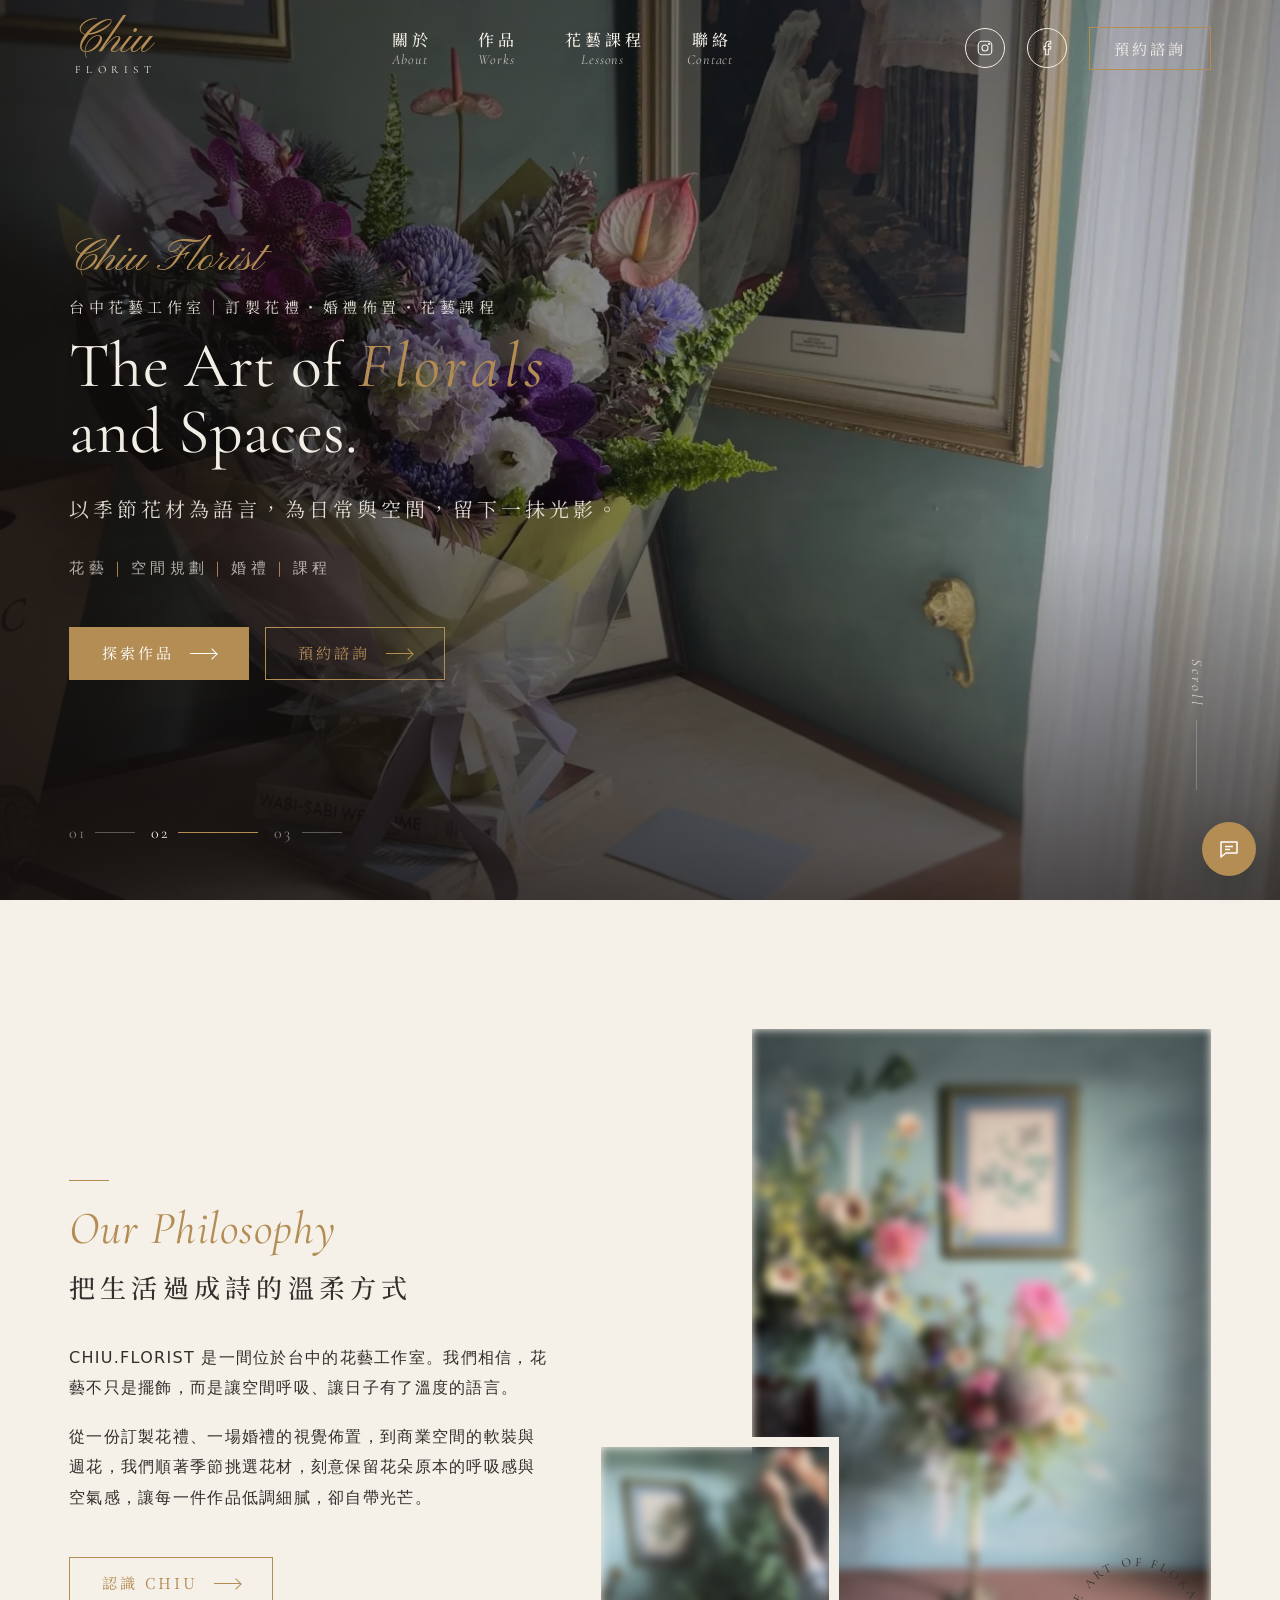
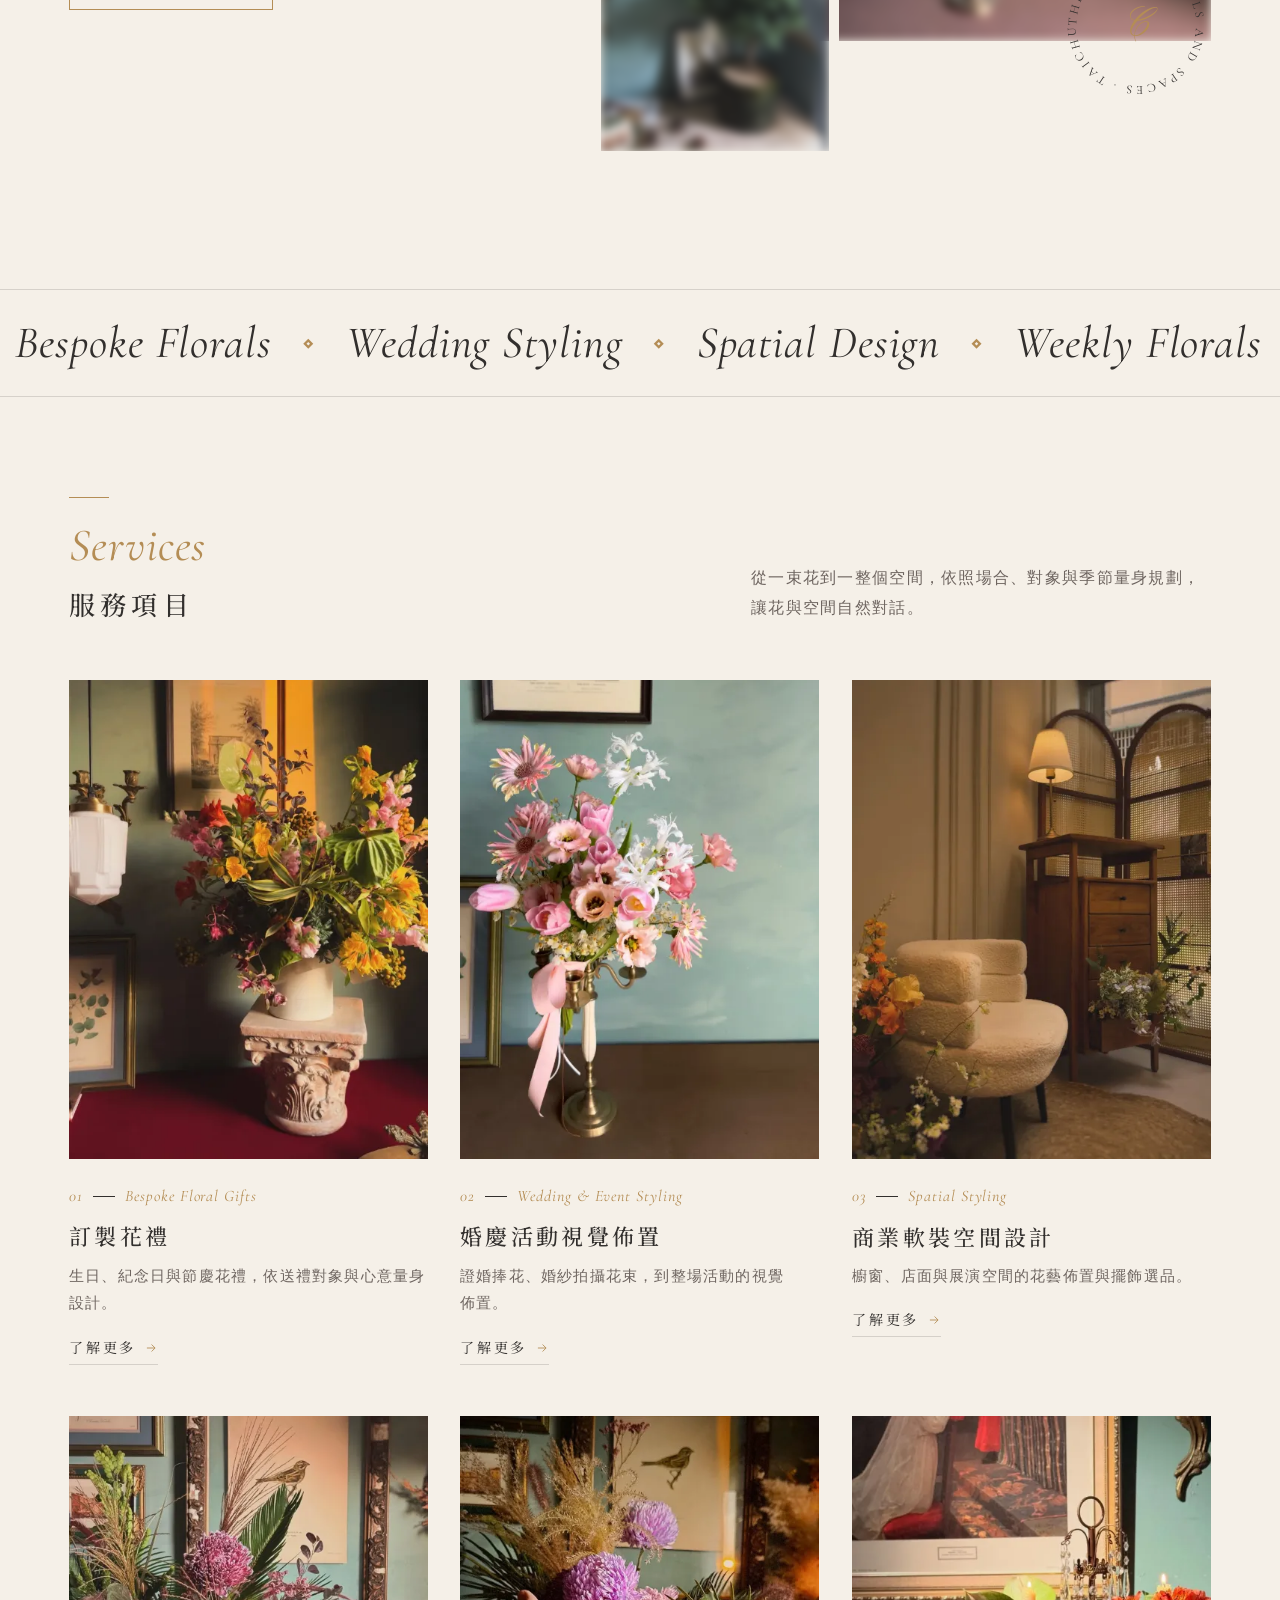
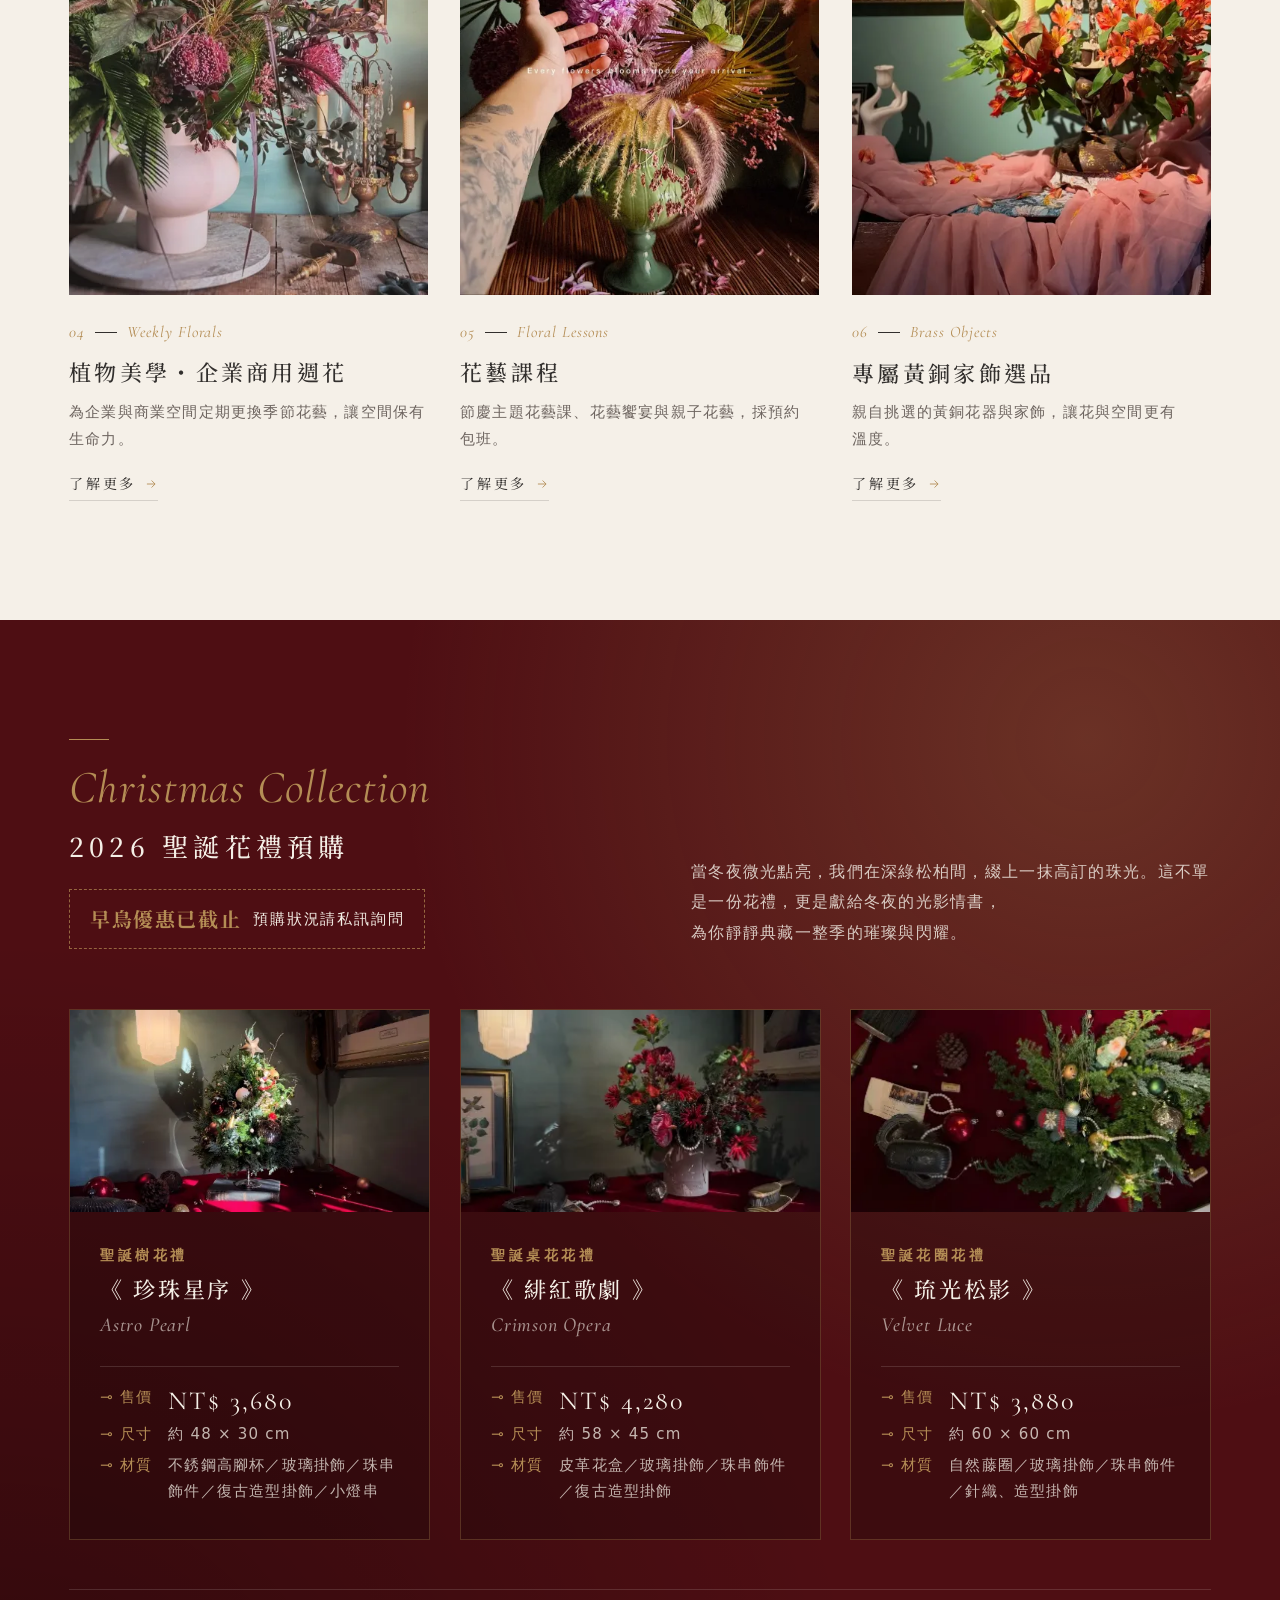
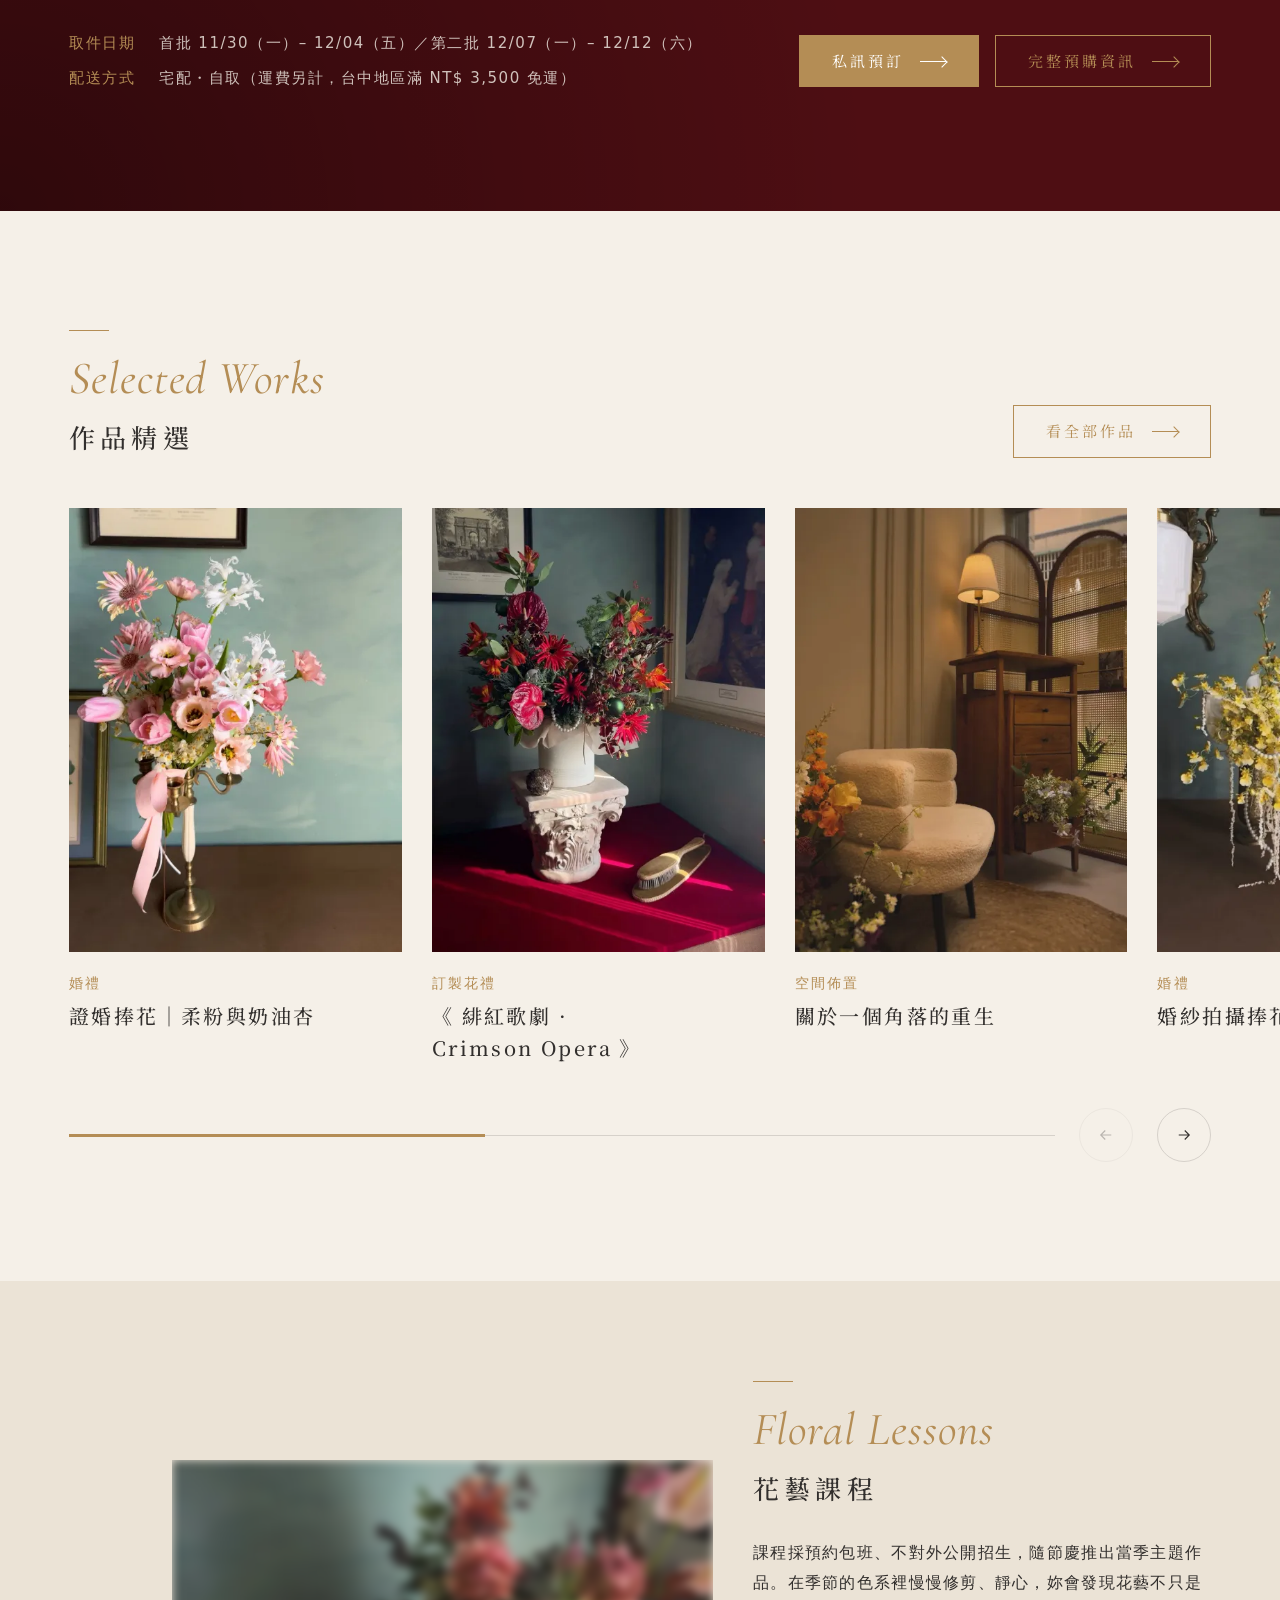
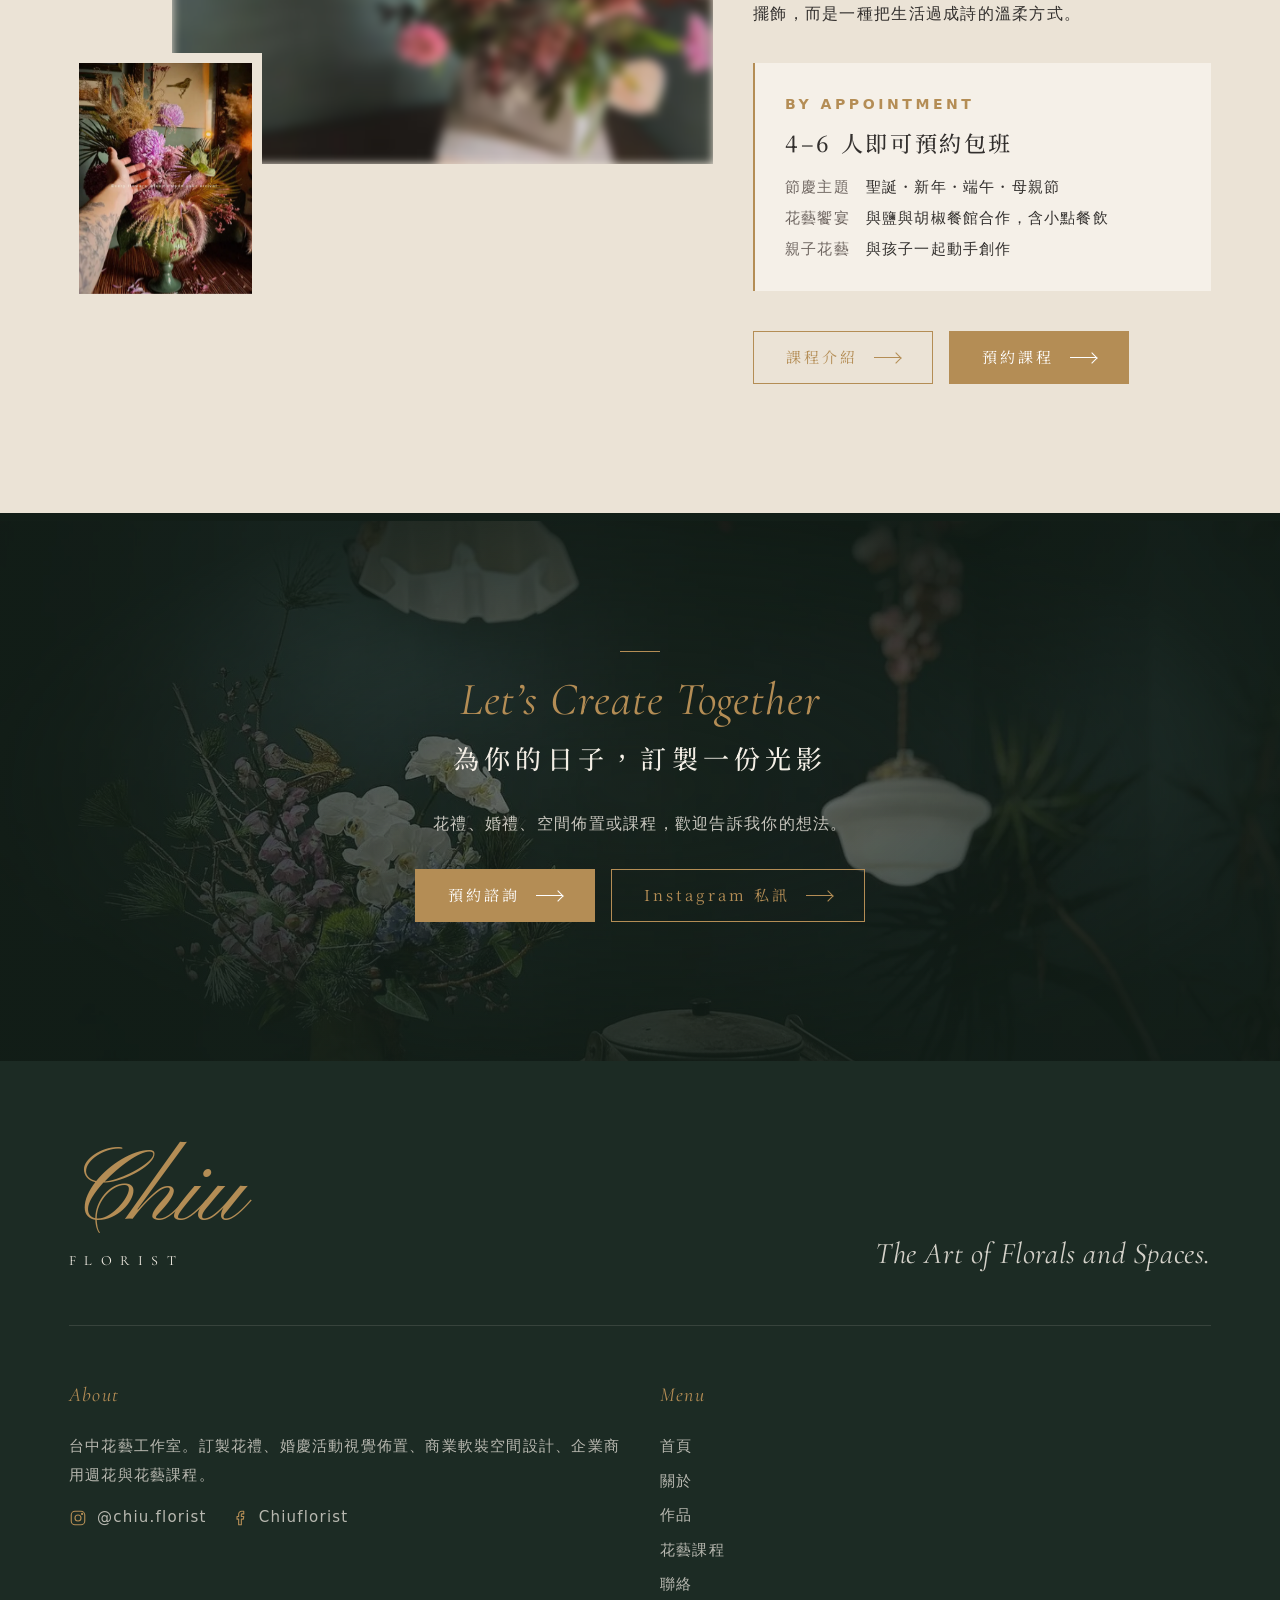
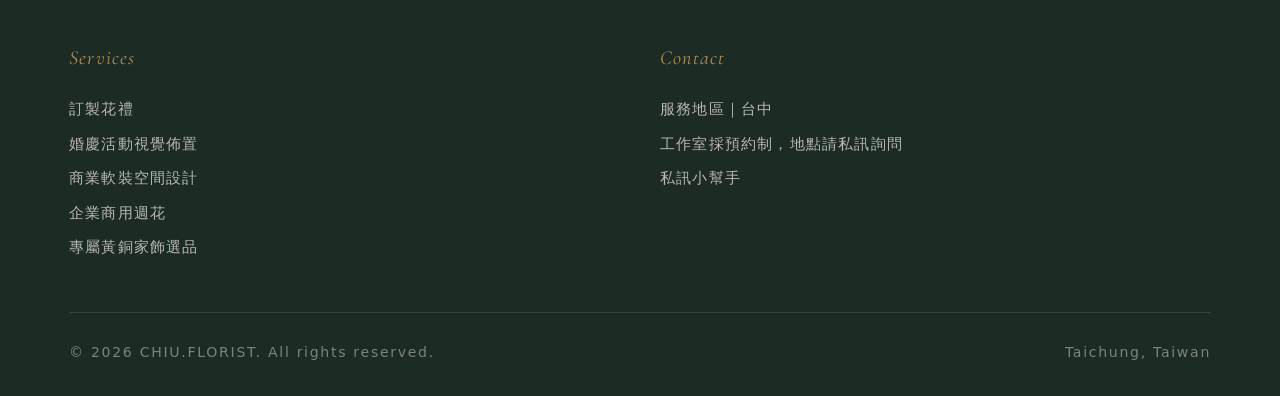
==== commit 8c510090: "CTA: keep sentence halves together to avoid orphan on iPhone Co-Authored-By: Claude Opus 5.5 <norepl" ====
--- a/html/index.html
+++ b/html/index.html
@@ -500,7 +500,7 @@
                 <div class="ch_en">Let’s Create Together</div>
                 <h2>為你的日子，訂製一份光影</h2>
             </div>
-            <p data-animate-in="up">花禮、婚禮、空間佈置或課程，歡迎告訴我你的想法。</p>
+            <p data-animate-in="up"><span class="ch_s">花禮、婚禮、空間佈置或課程，</span><span class="ch_s">歡迎告訴我你的想法。</span></p>
             <div class="ch_btns" data-animate-in="up">
                 <a class="ch_btn fill" href="contact.html"><span>預約諮詢</span><i></i></a>
                 <a class="ch_btn" href="https://www.instagram.com/chiu.florist/" target="_blank" rel="noopener"><span>Instagram 私訊</span><i></i></a>
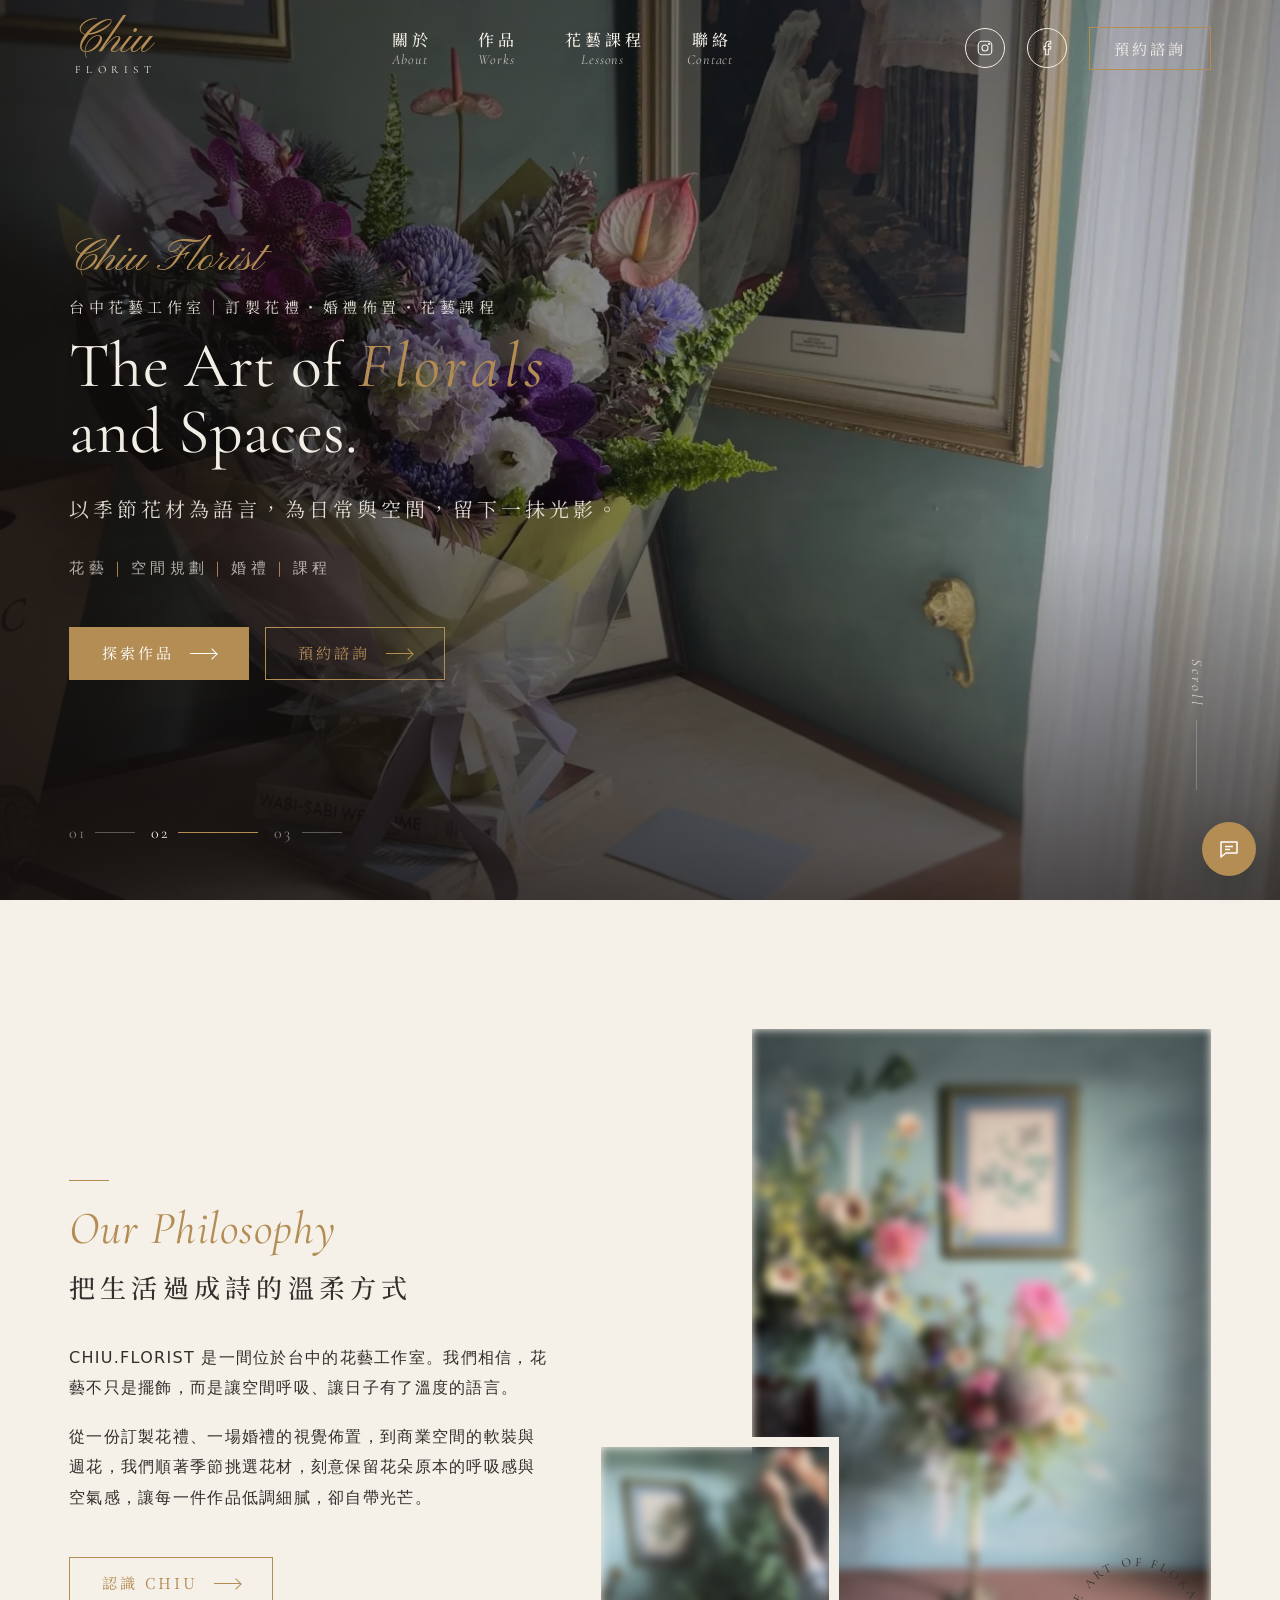
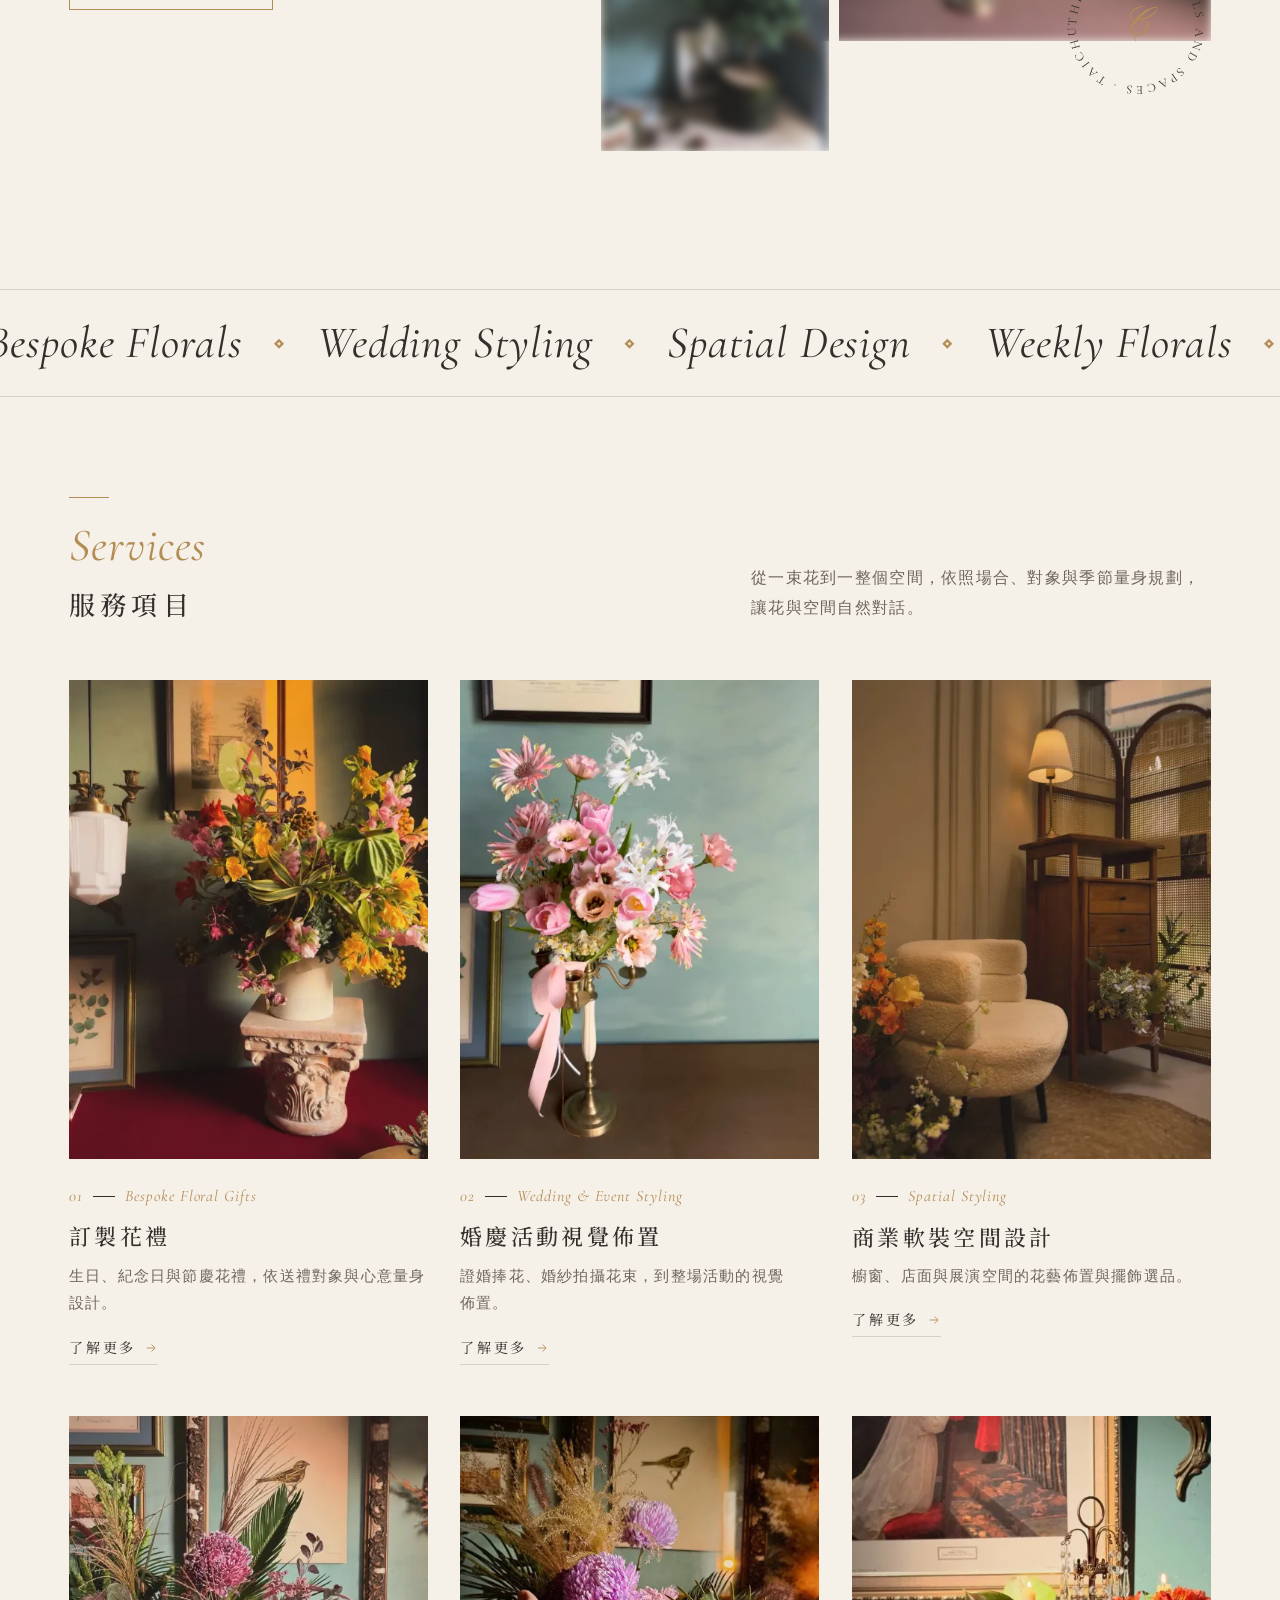
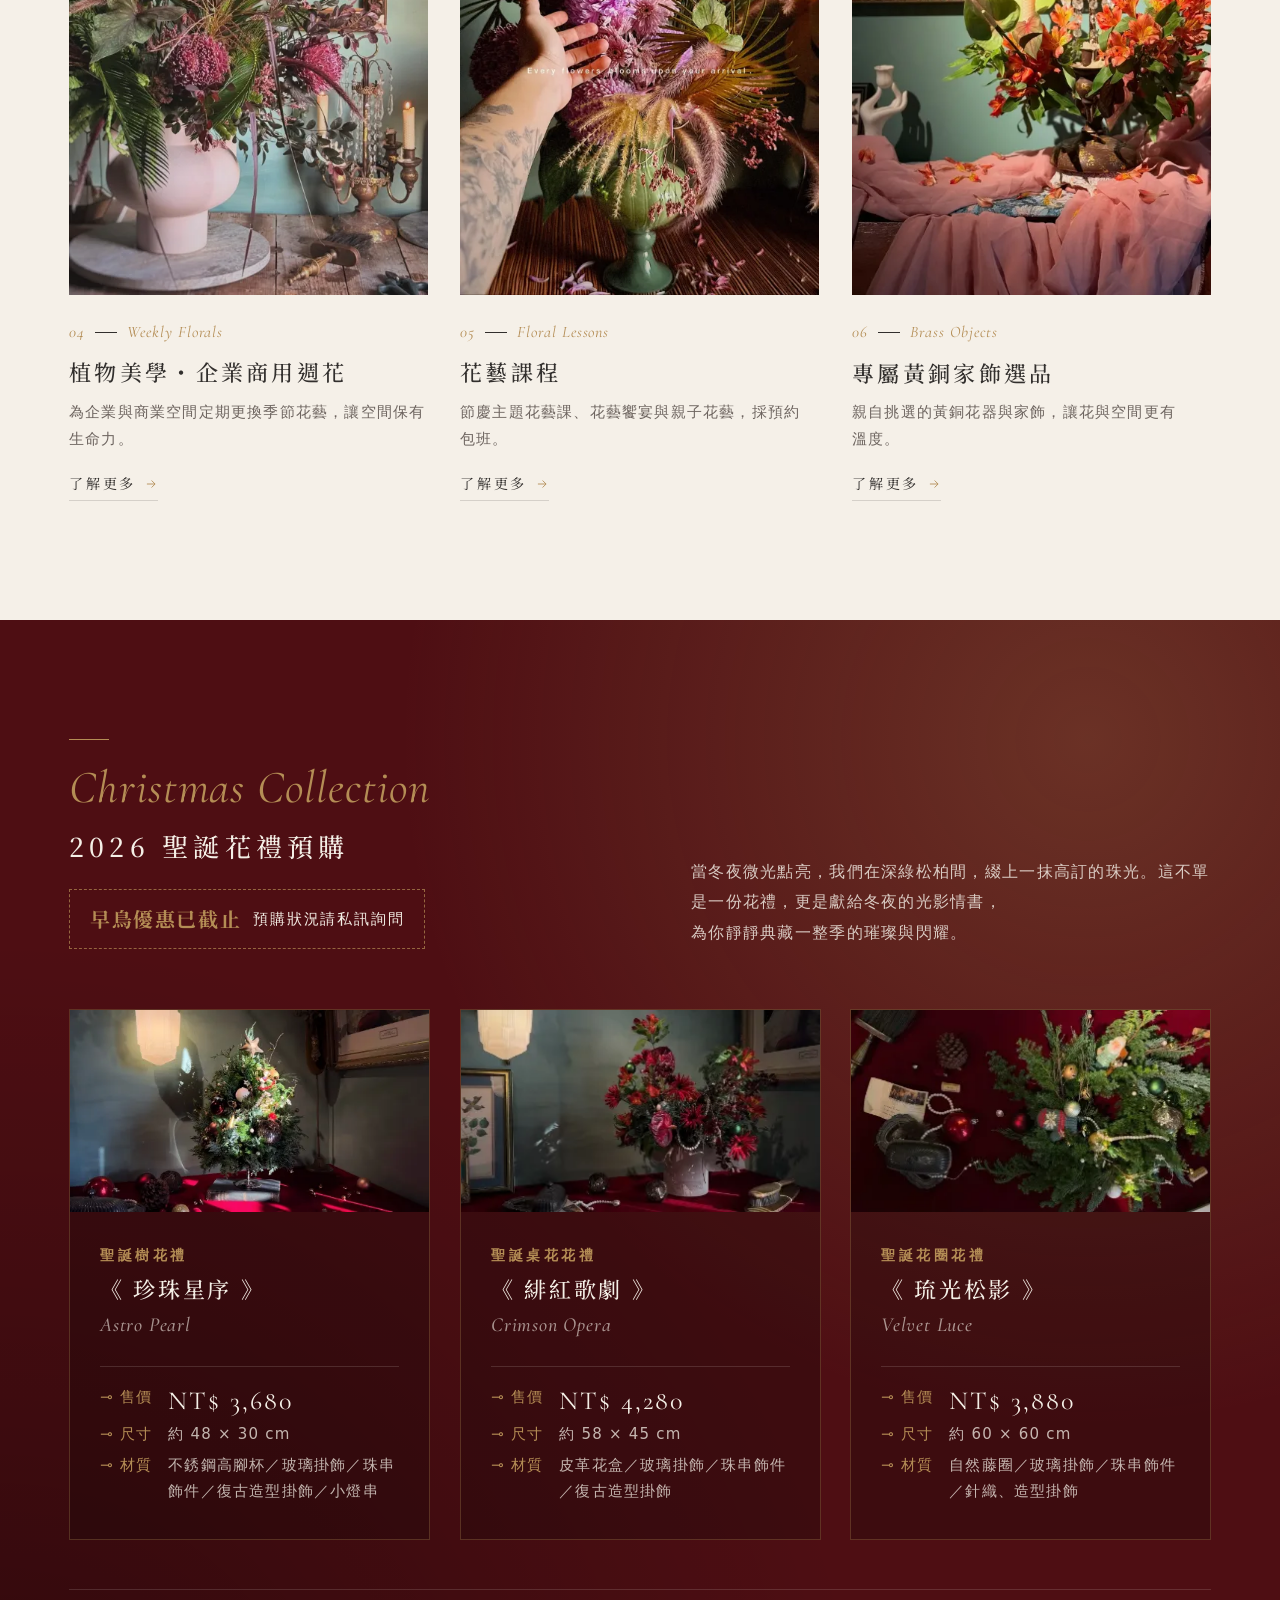
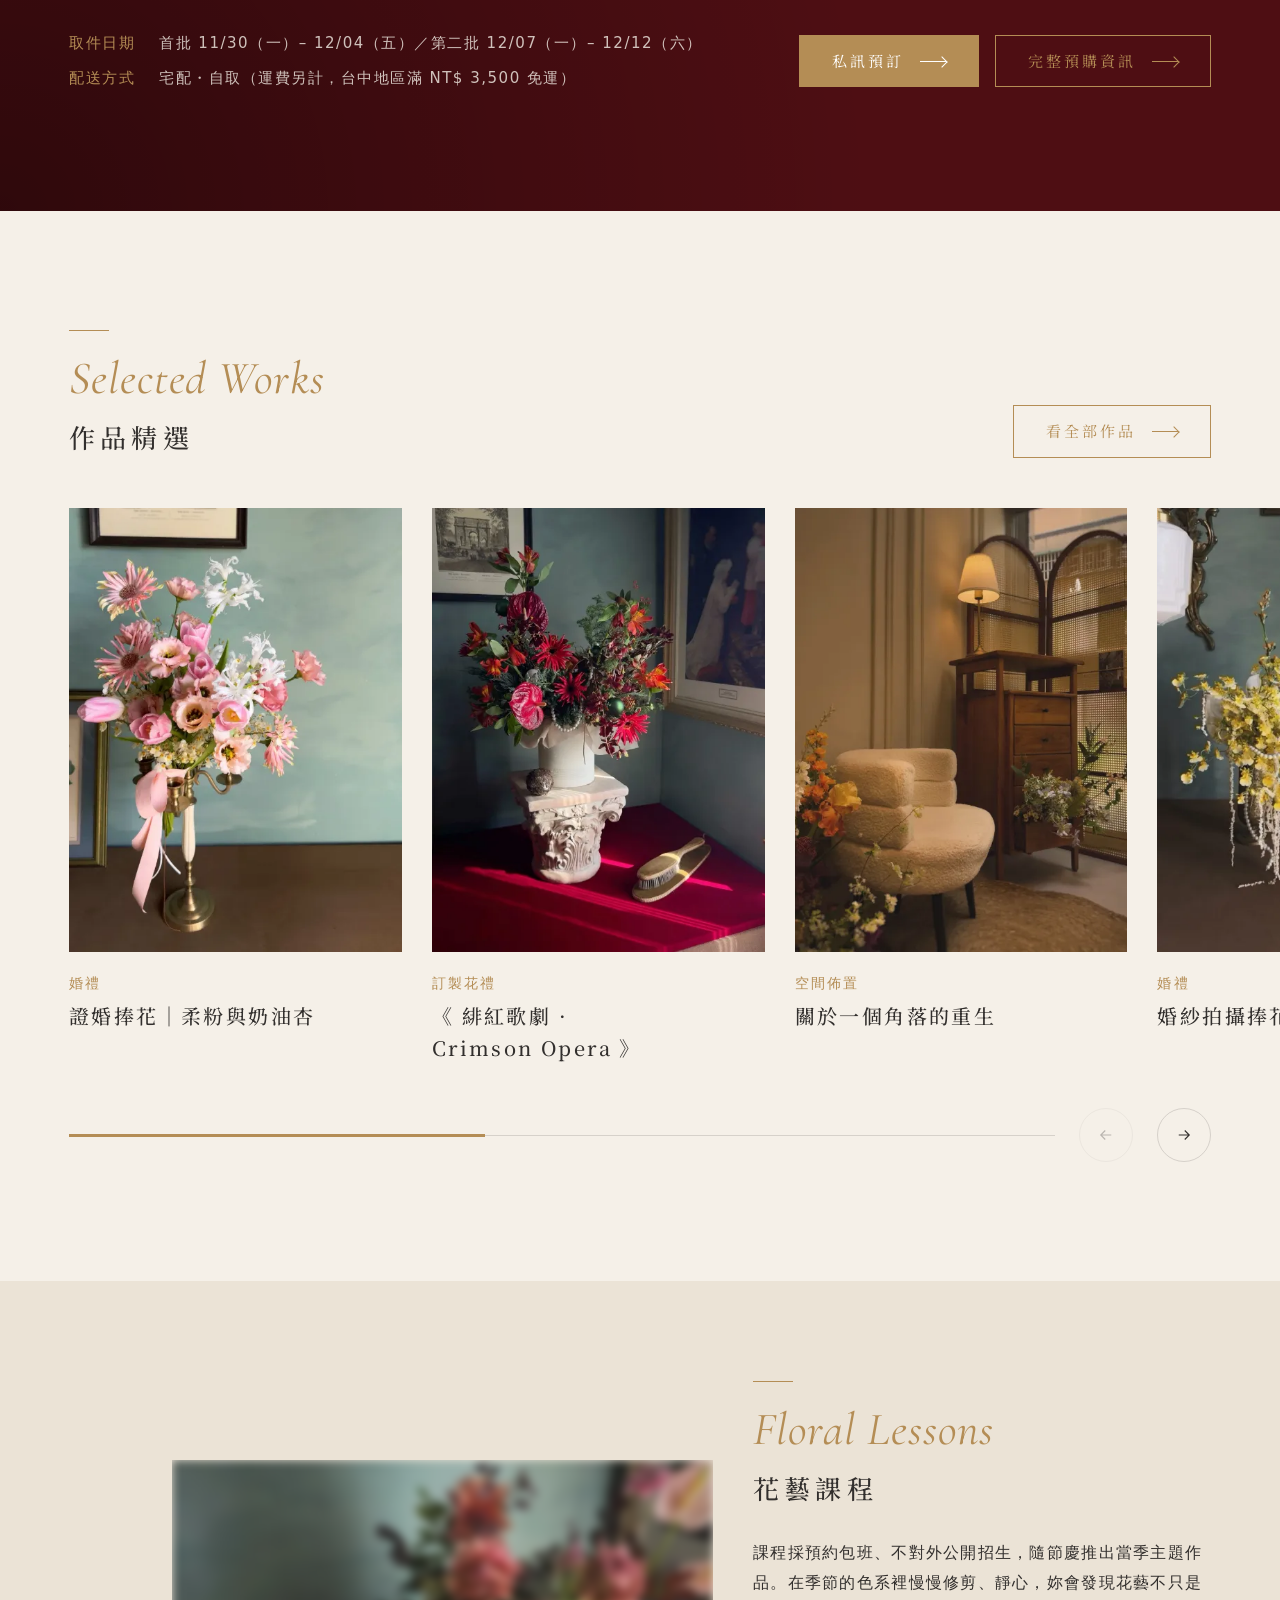
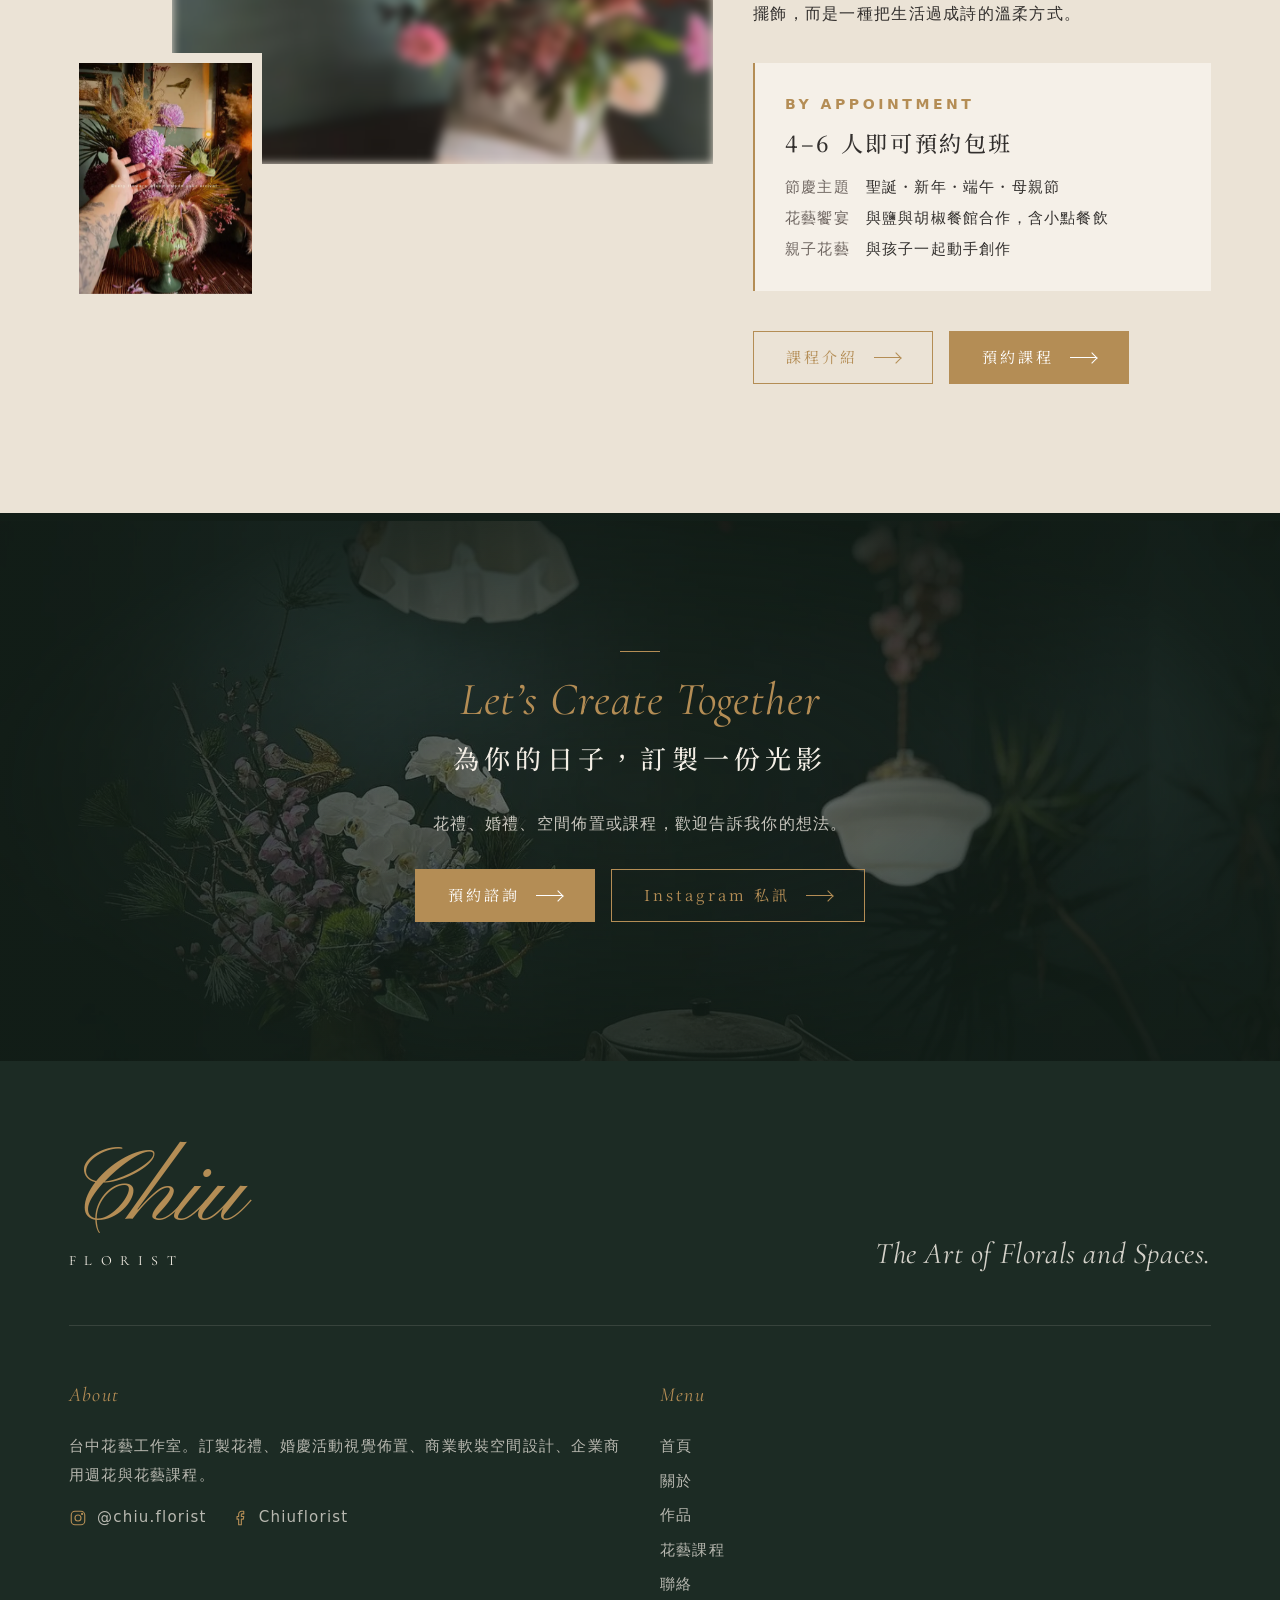
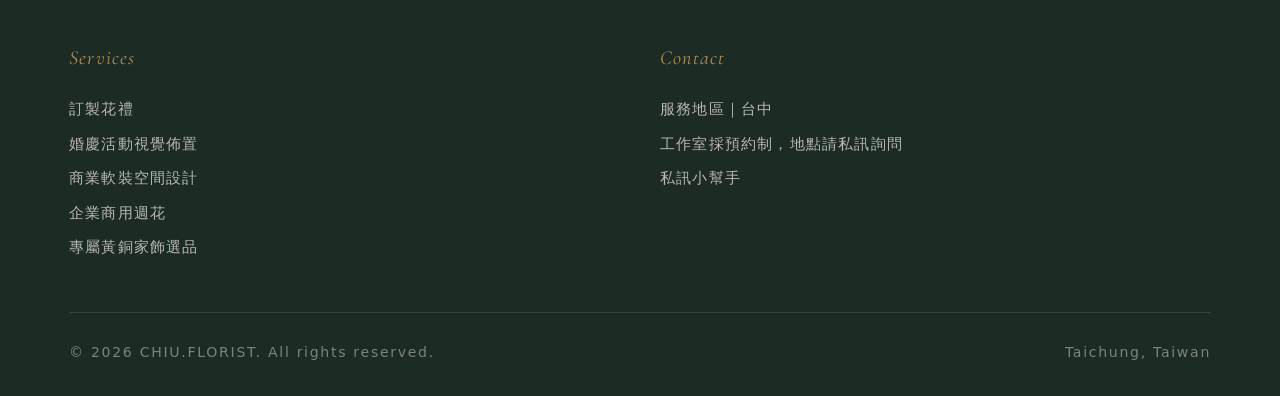
==== commit b634f394: "Fix lagging hover/tilt on 2nd and 3rd cards (remove forced !important stagger delays) Co-Authored-By" ====
--- a/html/index.html
+++ b/html/index.html
@@ -107,8 +107,6 @@
 .hs_box .chi_d01_head > p{max-width: 460px;color: var(--colorText-sub);}
 /* 服務項目：輕盈圖文卡（照片在上、文字在下），照片 3:4 不裁切 */
 .chi_d02{display: grid;grid-template-columns: repeat(3, 1fr);gap: clamp(40px, 4vw, 64px) clamp(20px, 2.5vw, 40px);max-width: 1200px;margin: 0 auto;--delay_time:.1s;}
-.chi_d02 > li:nth-child(3n+2){transition-delay: calc(var(--delay_time) * 1) !important;}
-.chi_d02 > li:nth-child(3n+3){transition-delay: calc(var(--delay_time) * 2) !important;}
 .chi_d02 a{display: block;}
 .chi_d02 figure{aspect-ratio: 3 / 4;overflow: hidden;background: var(--color-bg2);}
 .chi_d02 figure img{width: 100%;height: 100%;object-fit: cover;transition: transform 1.4s var(--sf_ease, ease);}
@@ -135,9 +133,7 @@
 .hs_box .chi_e01_head > p{max-width: 520px;color: rgba(244,239,230,.82);}
 .chi_e01_head > p .ch_s{display: inline-block;text-decoration: none;}
 .chi_e02{display: grid;grid-template-columns: repeat(3, 1fr);gap: 30px;--delay_time:.2s;}
-.chi_e02 > li:nth-child(1){transition-delay: calc(var(--delay_time) * 0) !important;}
-.chi_e02 > li:nth-child(2){transition-delay: calc(var(--delay_time) * 1) !important;}
-.chi_e02 > li:nth-child(3){transition-delay: calc(var(--delay_time) * 2) !important;}
+/* 進場的錯開由 scrollfade.js 自動處理；不要用 !important 的 transition-delay，否則滑鼠傾斜會延遲 */
 .chi_e02 > li{background: rgba(20,10,10,.28);border: 1px solid rgba(180,141,85,.3) !important;display: flex;flex-direction: column;transition: border-color .4s, transform .8s ease, opacity .8s ease;}
 .chi_e02 > li:hover{border-color: var(--color-Sub) !important;}
 .chi_e02 figure{aspect-ratio: 16 / 9;overflow: hidden;background: rgba(0,0,0,.22);}
@@ -241,7 +237,6 @@
     /* 服務卡：兩欄 */
     .chi_d02{grid-template-columns: repeat(2, 1fr);gap: 36px 18px;}
     .chi_d02 > li:nth-child(n){transition-delay: 0s !important;}
-    .chi_d02 > li:nth-child(2n){transition-delay: var(--delay_time) !important;}
     .chi_d02_txt{padding-top: 16px;}
     .chi_e01_head{margin-bottom: 40px;}
     .chi_e02 > li{flex-basis: min(80%, 380px);}
--- a/css/chiu_common.css
+++ b/css/chiu_common.css
@@ -469,7 +469,7 @@
 
 /* ---------- 互動：3D 傾斜卡片 ---------- */
 [data-tilt]{transform-style: preserve-3d;}
-[data-tilt].is-tilting{transition: transform .15s ease-out !important;}
+[data-tilt].is-tilting{transition: transform .15s ease-out !important;transition-delay: 0s !important;}
 
 /* ---------- 減少動態 ---------- */
 @media (prefers-reduced-motion: reduce){
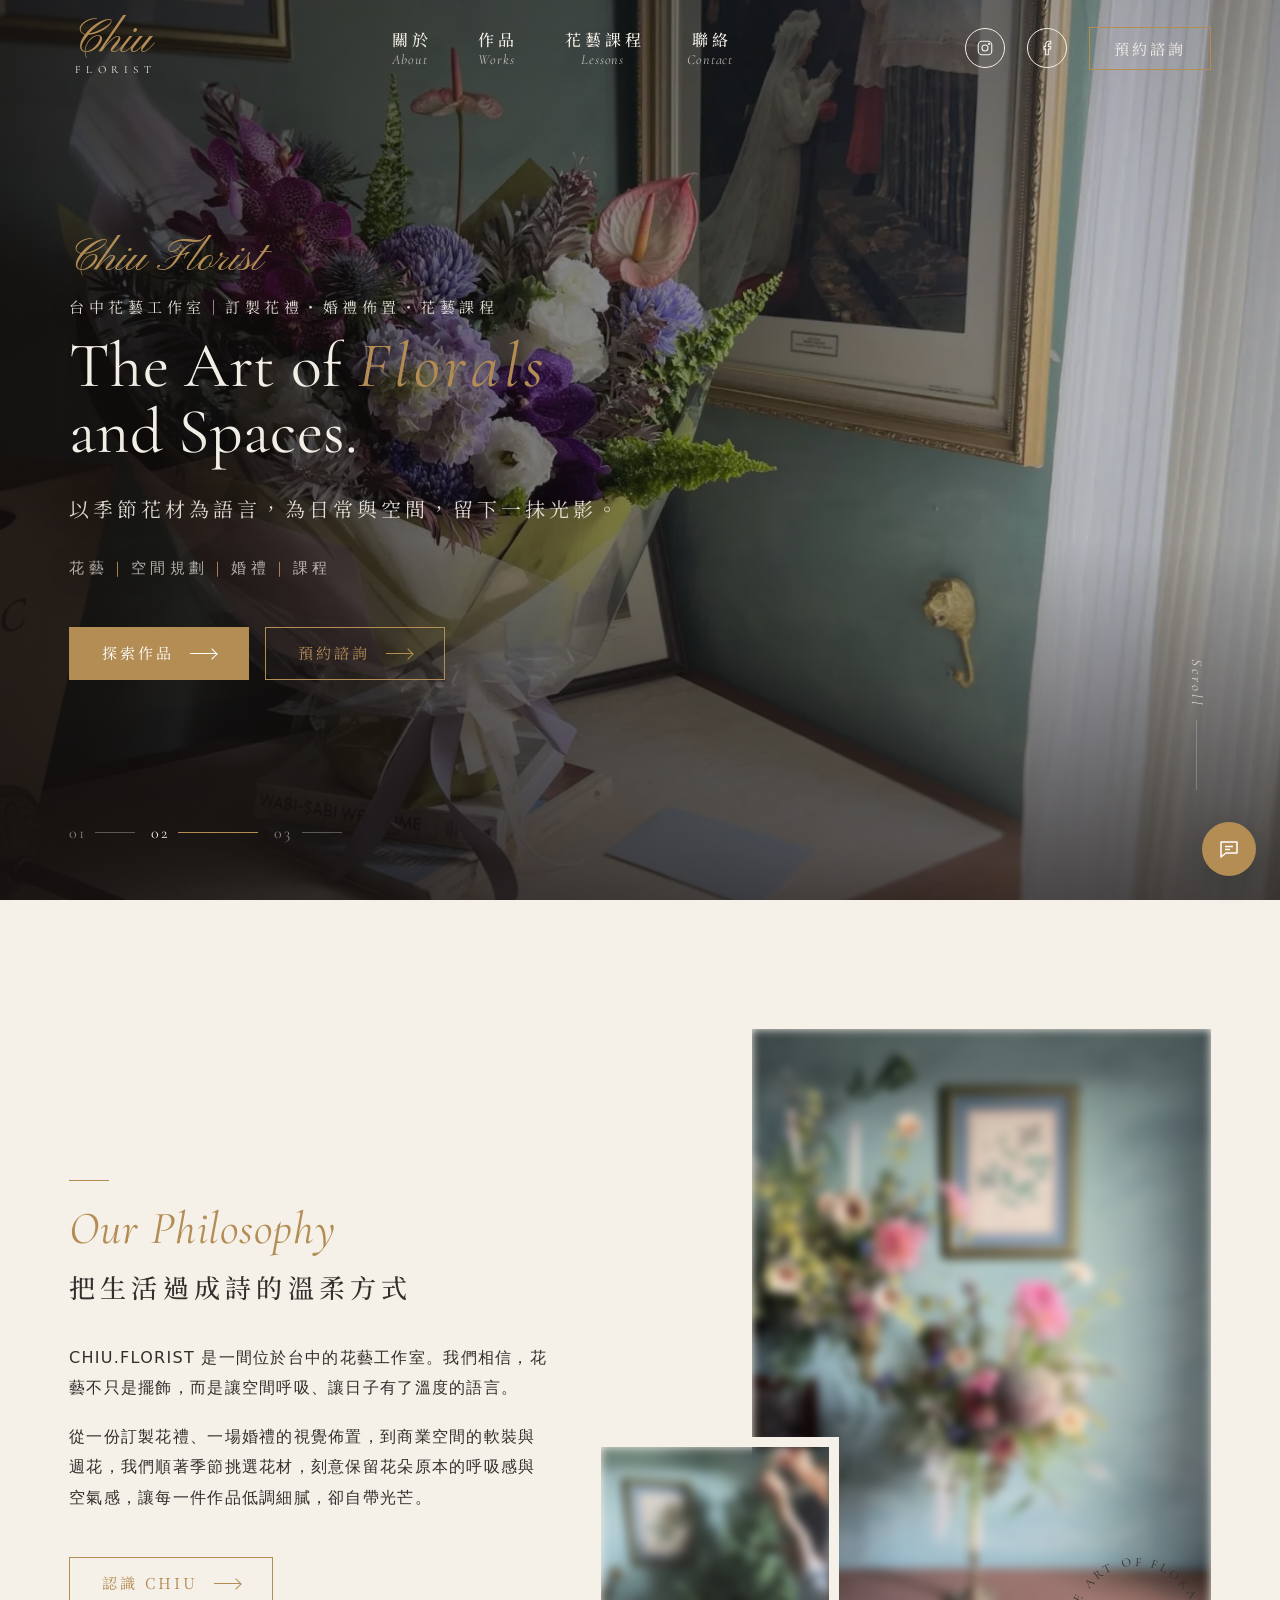
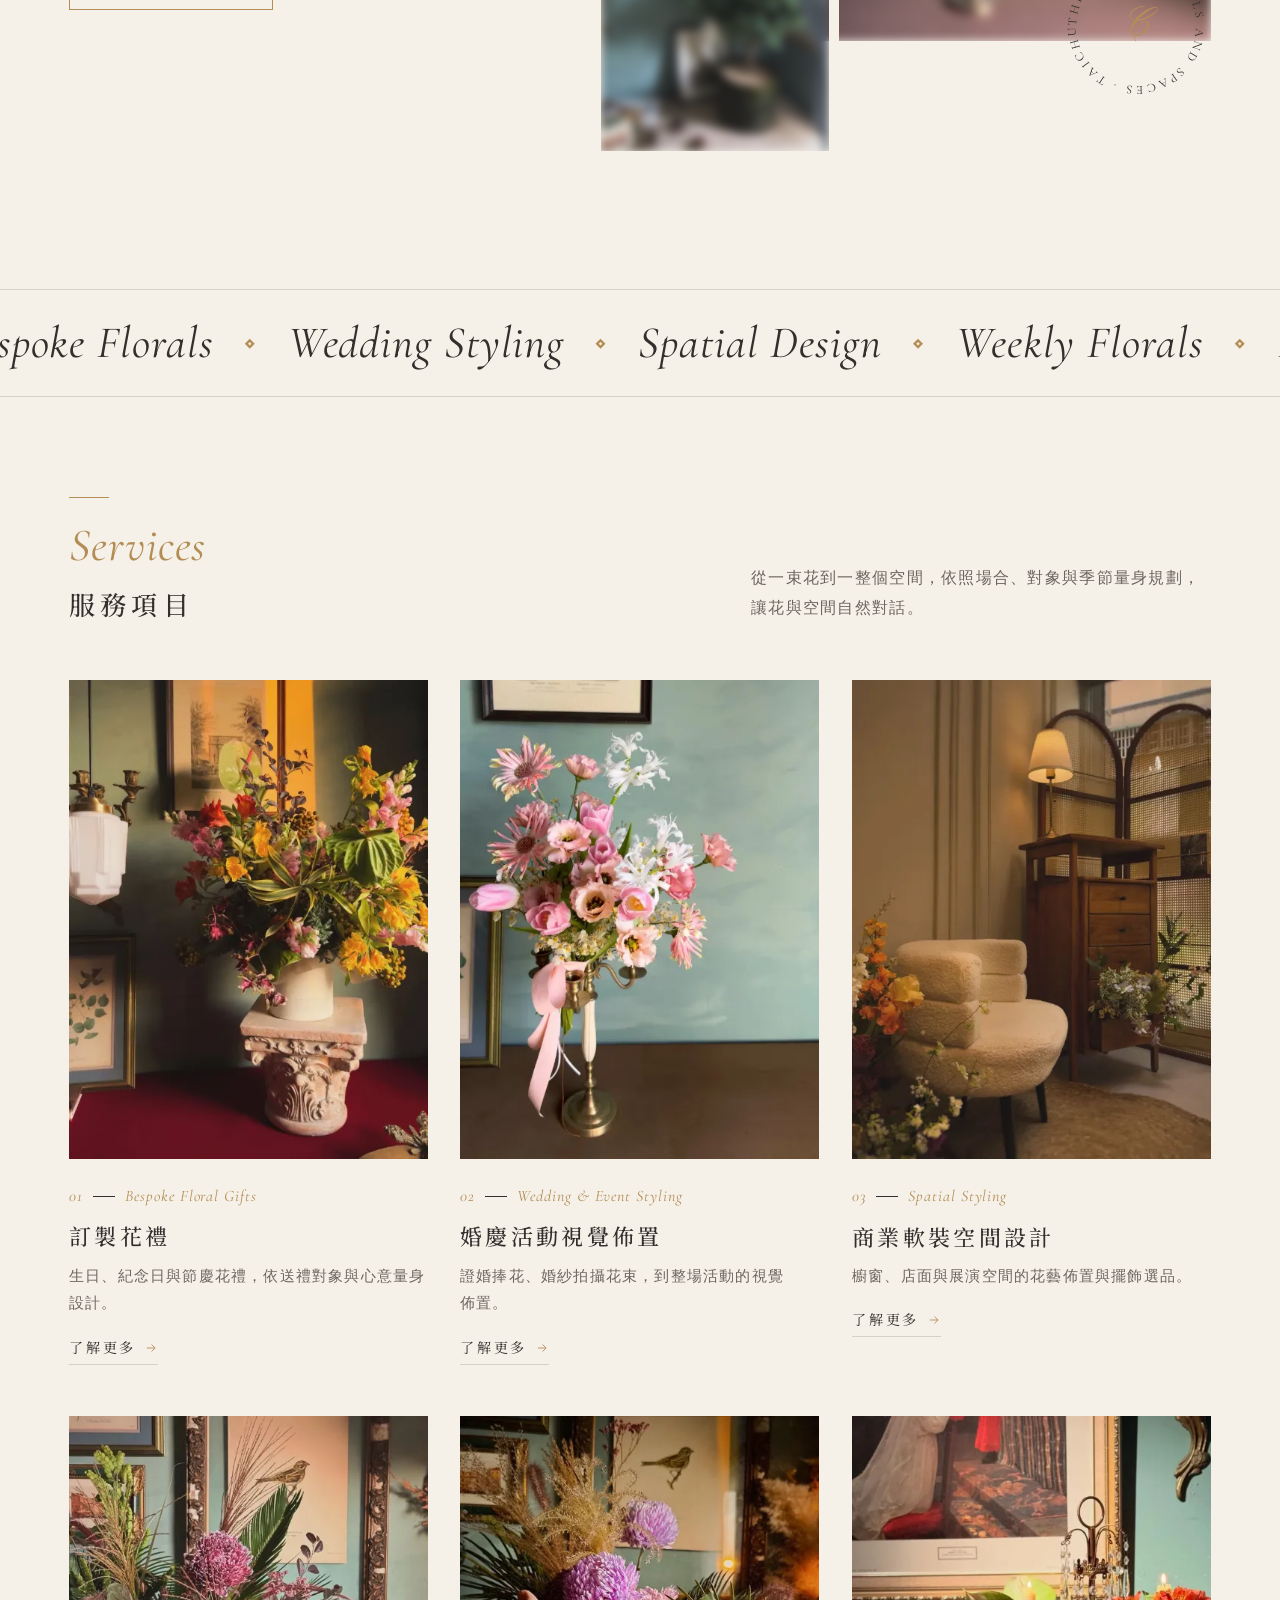
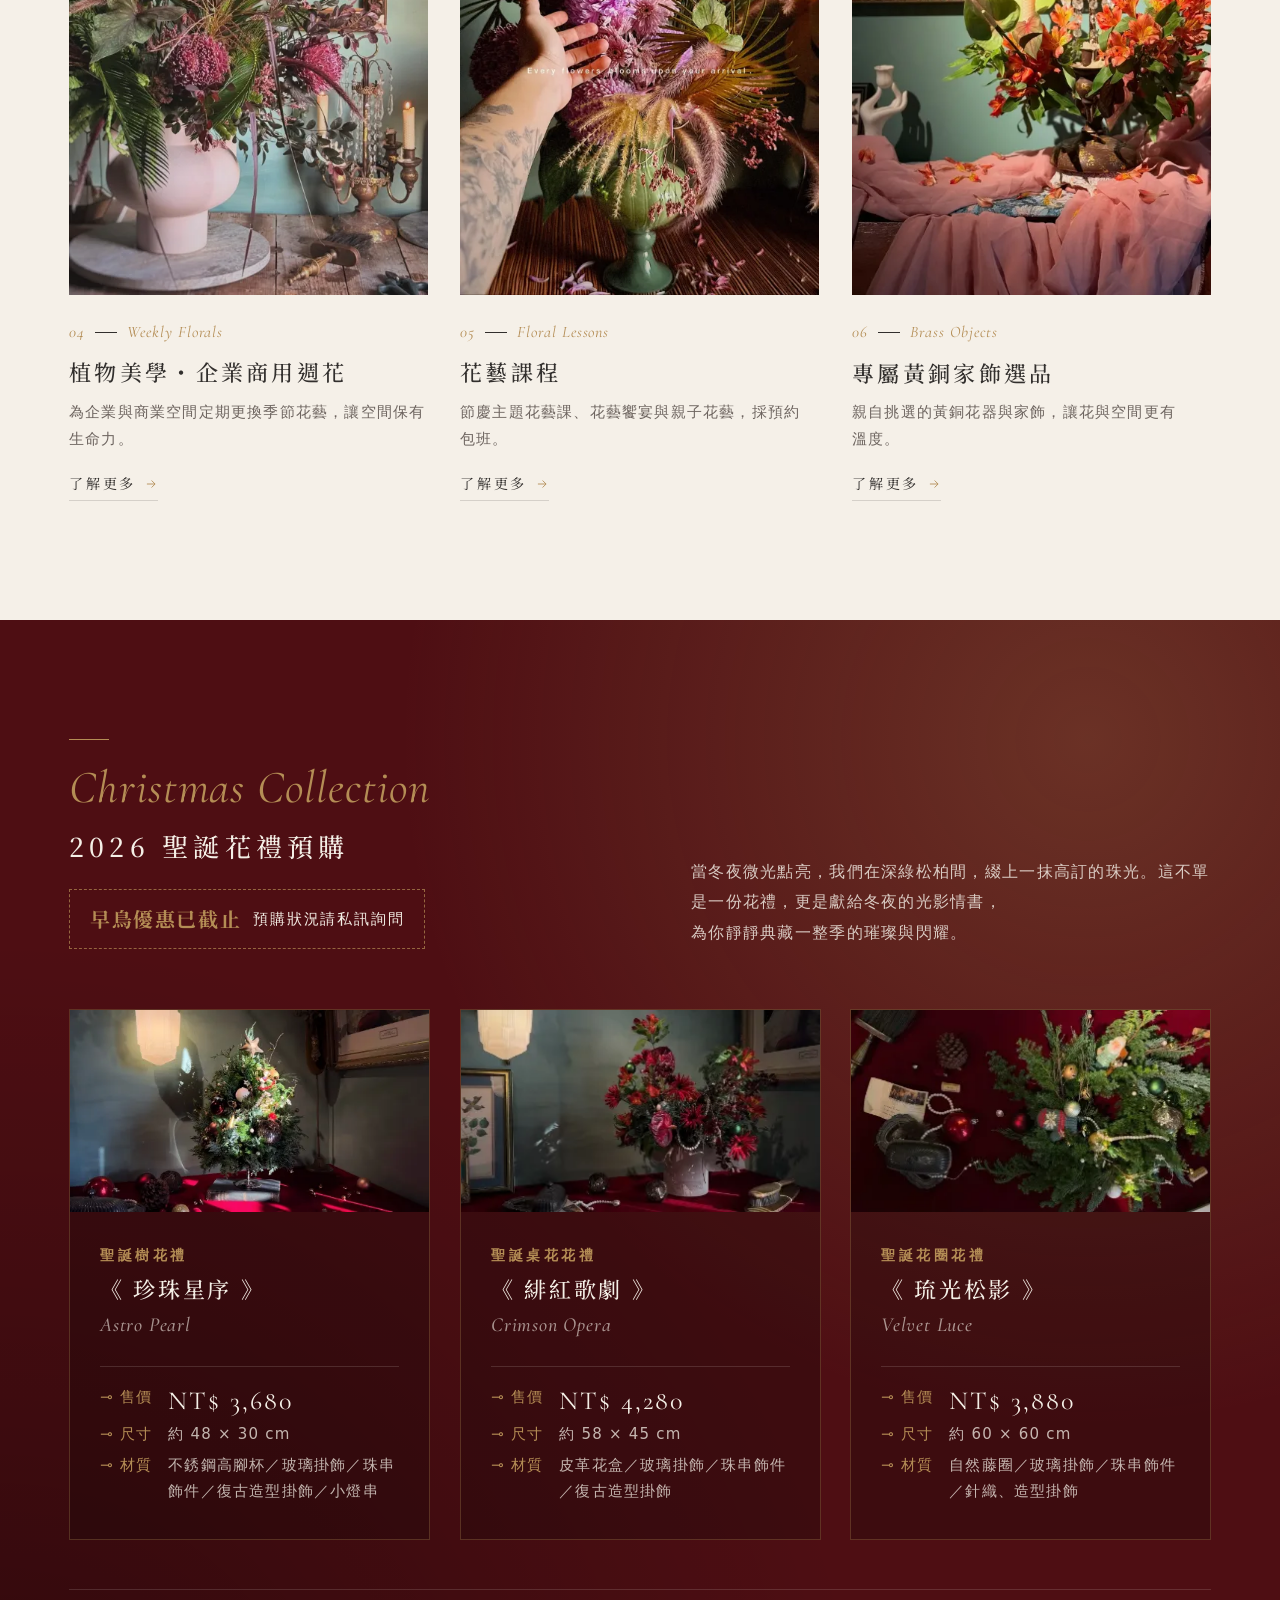
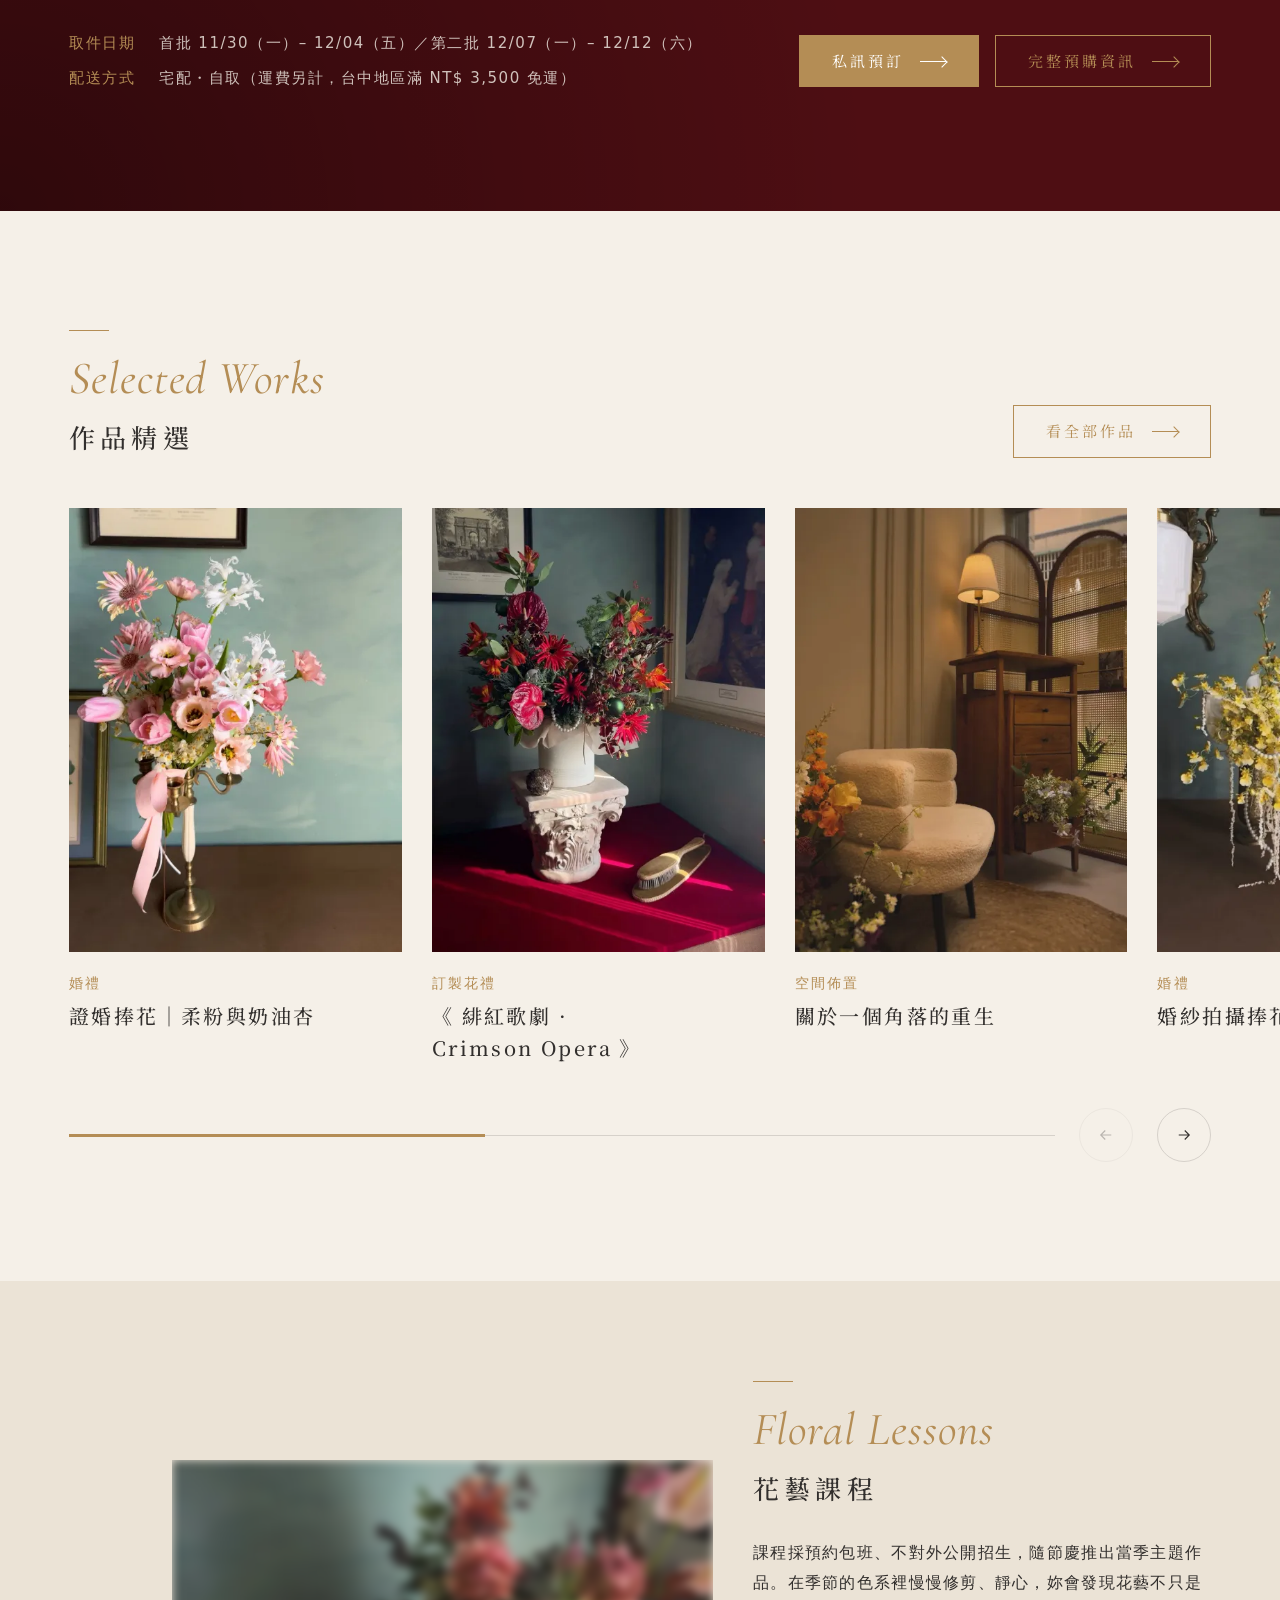
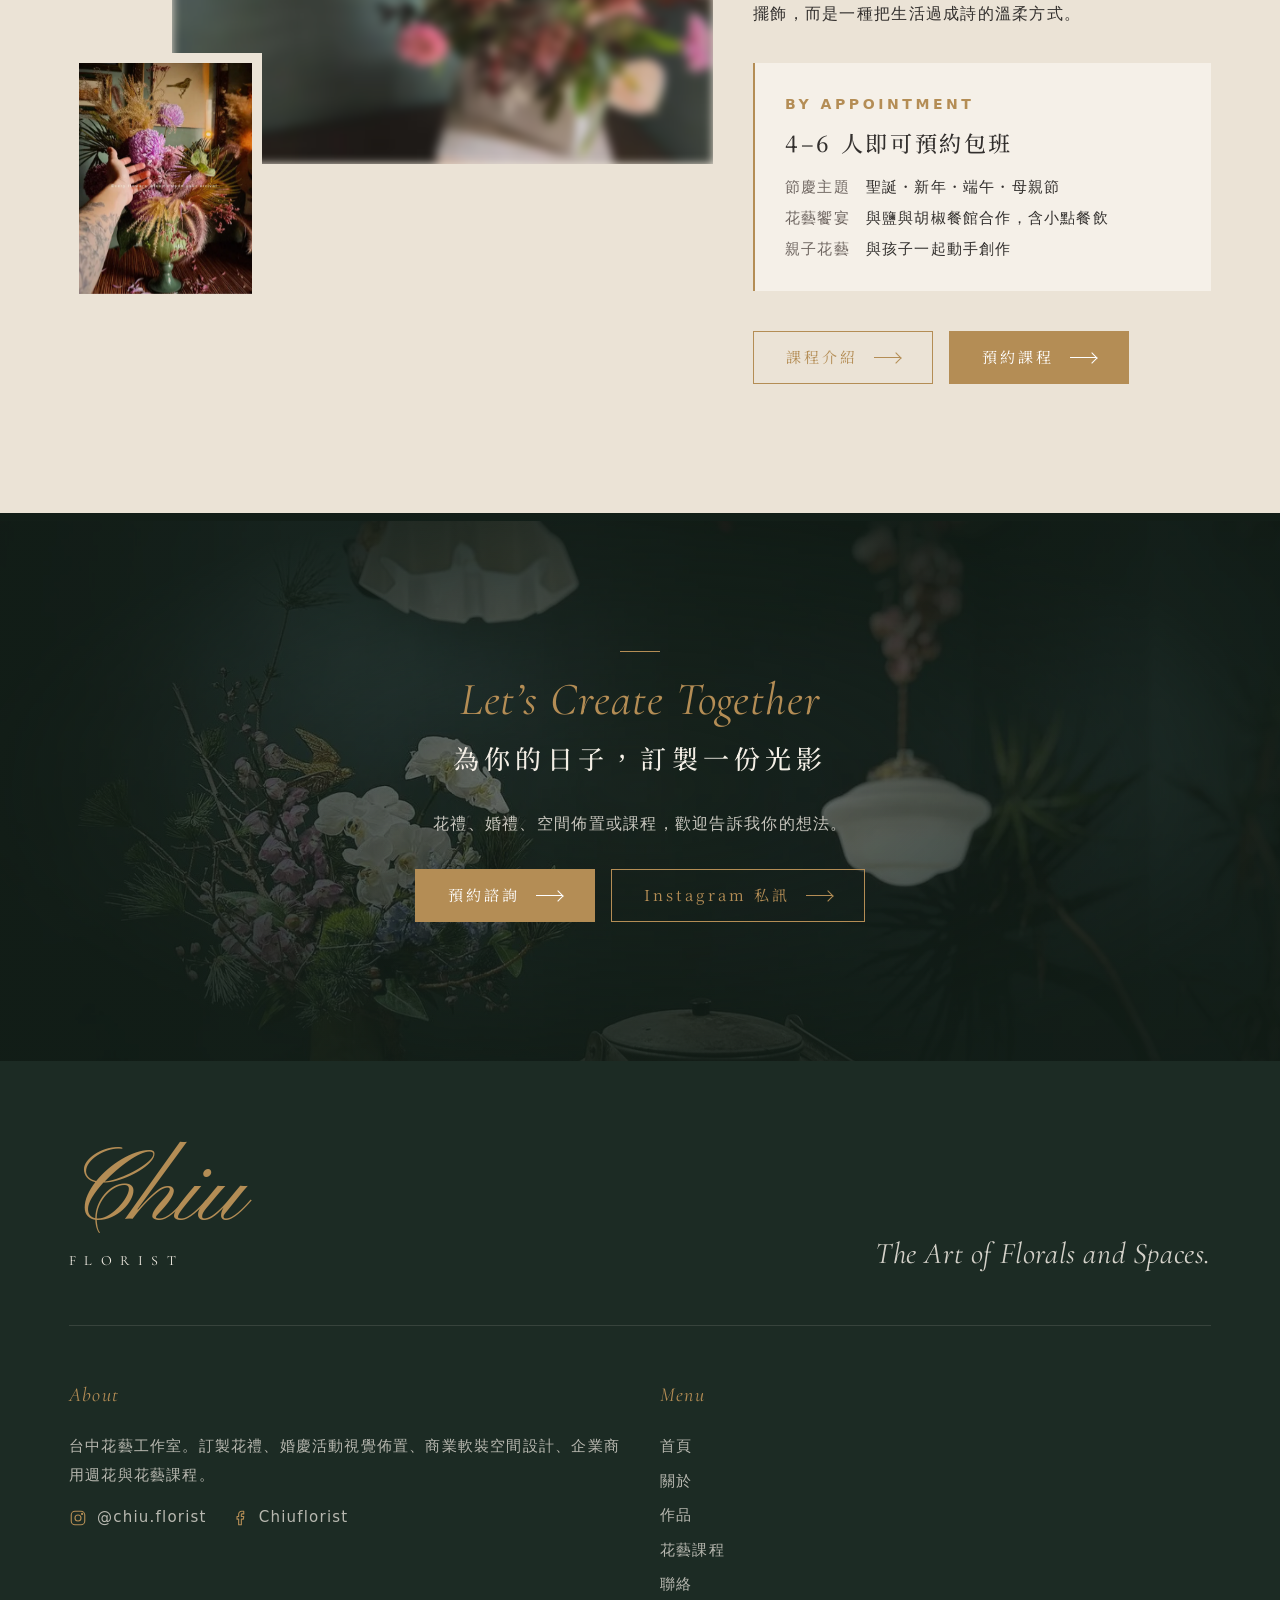
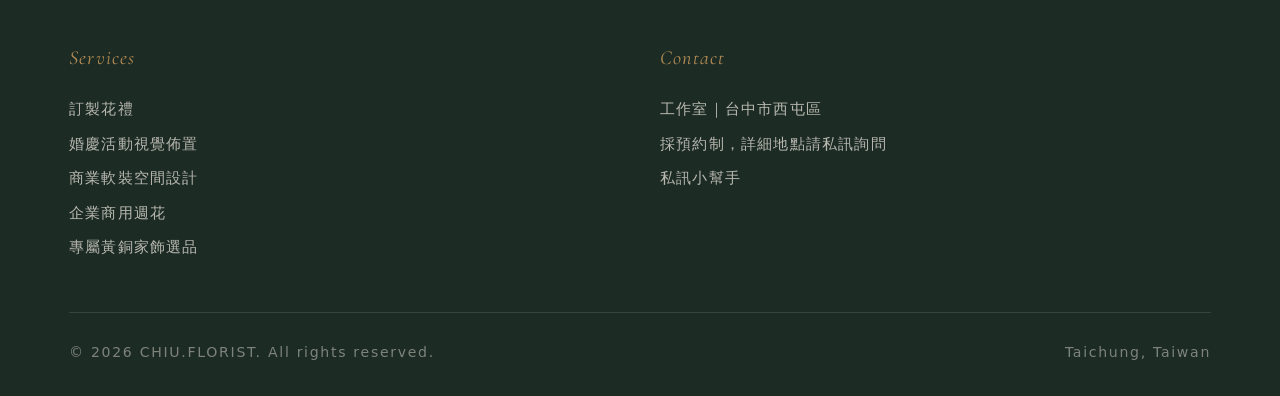
==== commit 09821a29: "Show studio district (台中市西屯區) in footer, contact page and Florist JSON-LD Co-Authored-By: Claude Opu" ====
--- a/html/index.html
+++ b/html/index.html
@@ -36,7 +36,7 @@
         "description": "CHIU.FLORIST 台中花藝工作室：訂製花禮、婚慶活動視覺佈置、商業軟裝空間設計、企業商用週花與花藝課程。The Art of Florals and Spaces.",
         "url": "https://po8621l124.github.io/chiu-florist/html/index.html",
         "image": "https://po8621l124.github.io/chiu-florist/image/chiu/w_lobby3.jpg",
-        "address": { "@type": "PostalAddress", "addressLocality": "台中市", "addressCountry": "TW" },
+        "address": { "@type": "PostalAddress", "addressLocality": "西屯區", "addressRegion": "台中市", "addressCountry": "TW" },
         "areaServed": "台中",
         "sameAs": ["https://www.instagram.com/chiu.florist/", "https://www.facebook.com/p/Chiuflorist-100071734697100/"]
     }
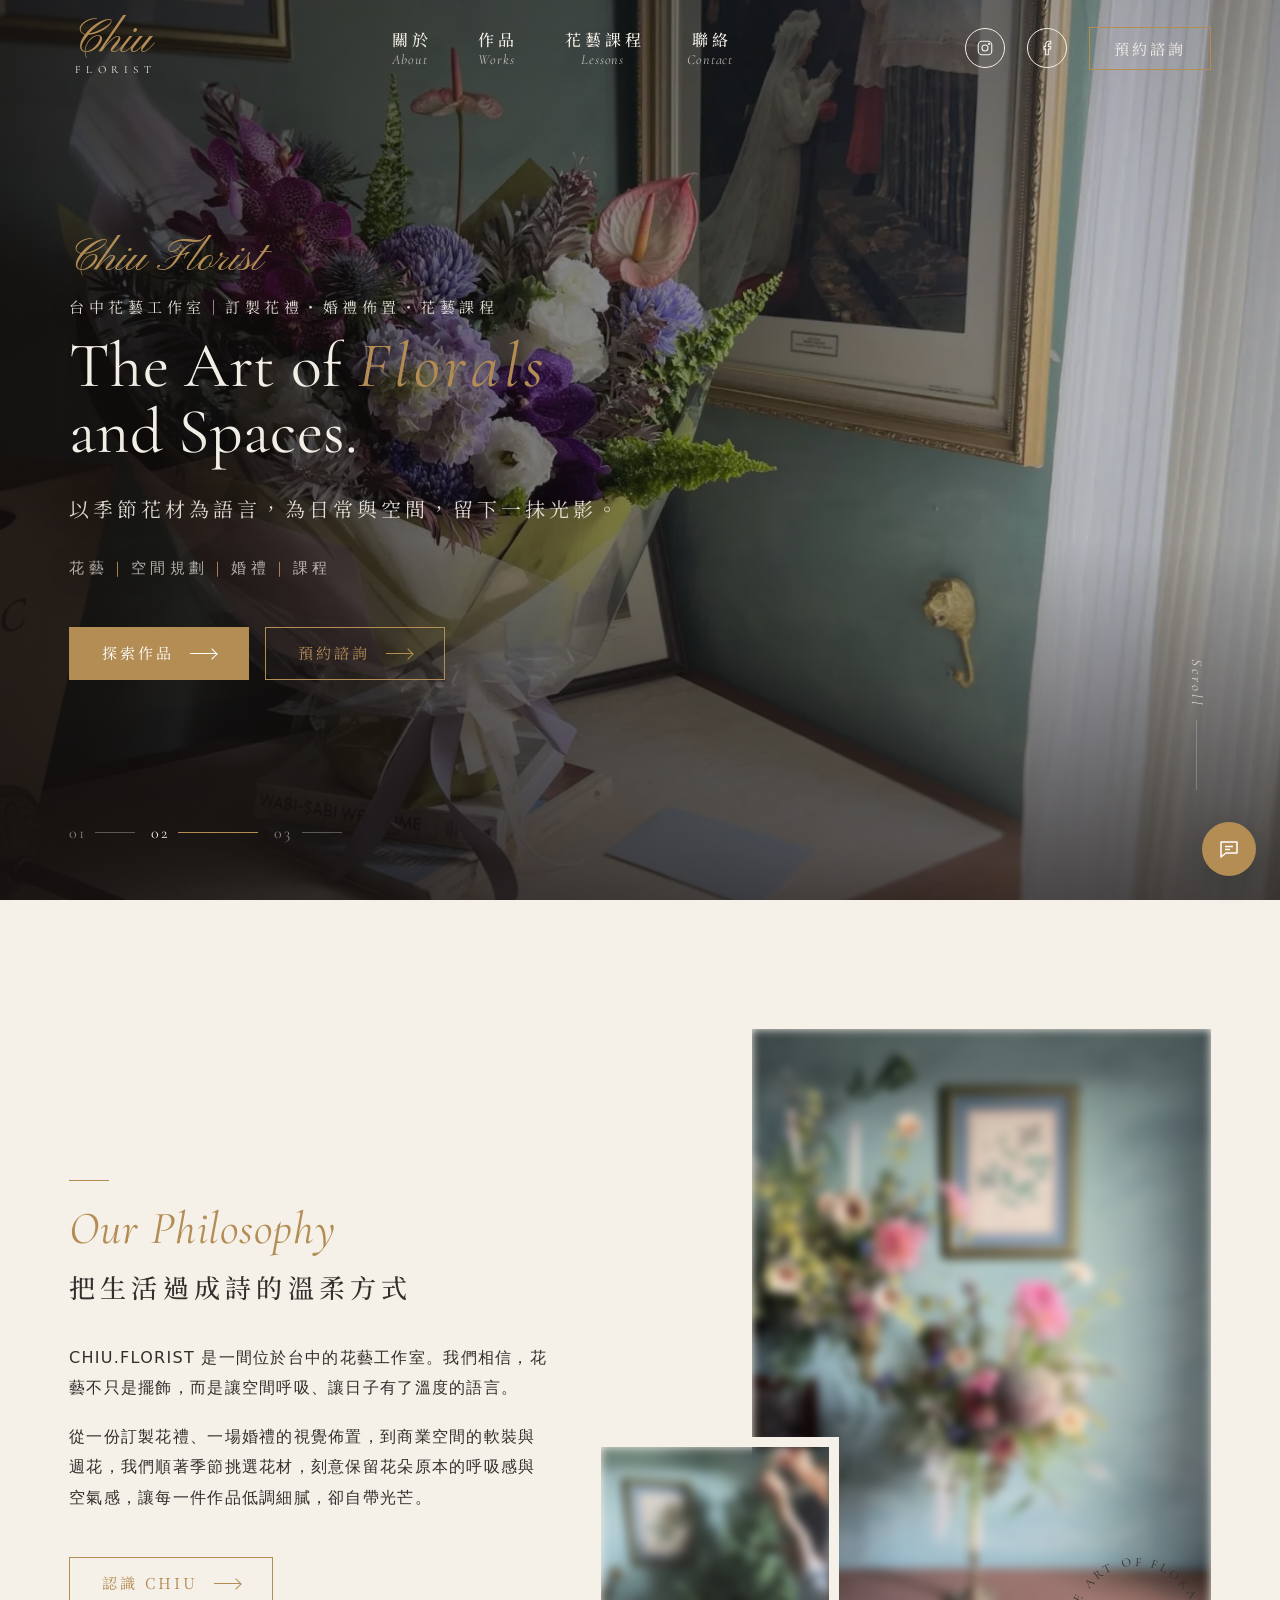
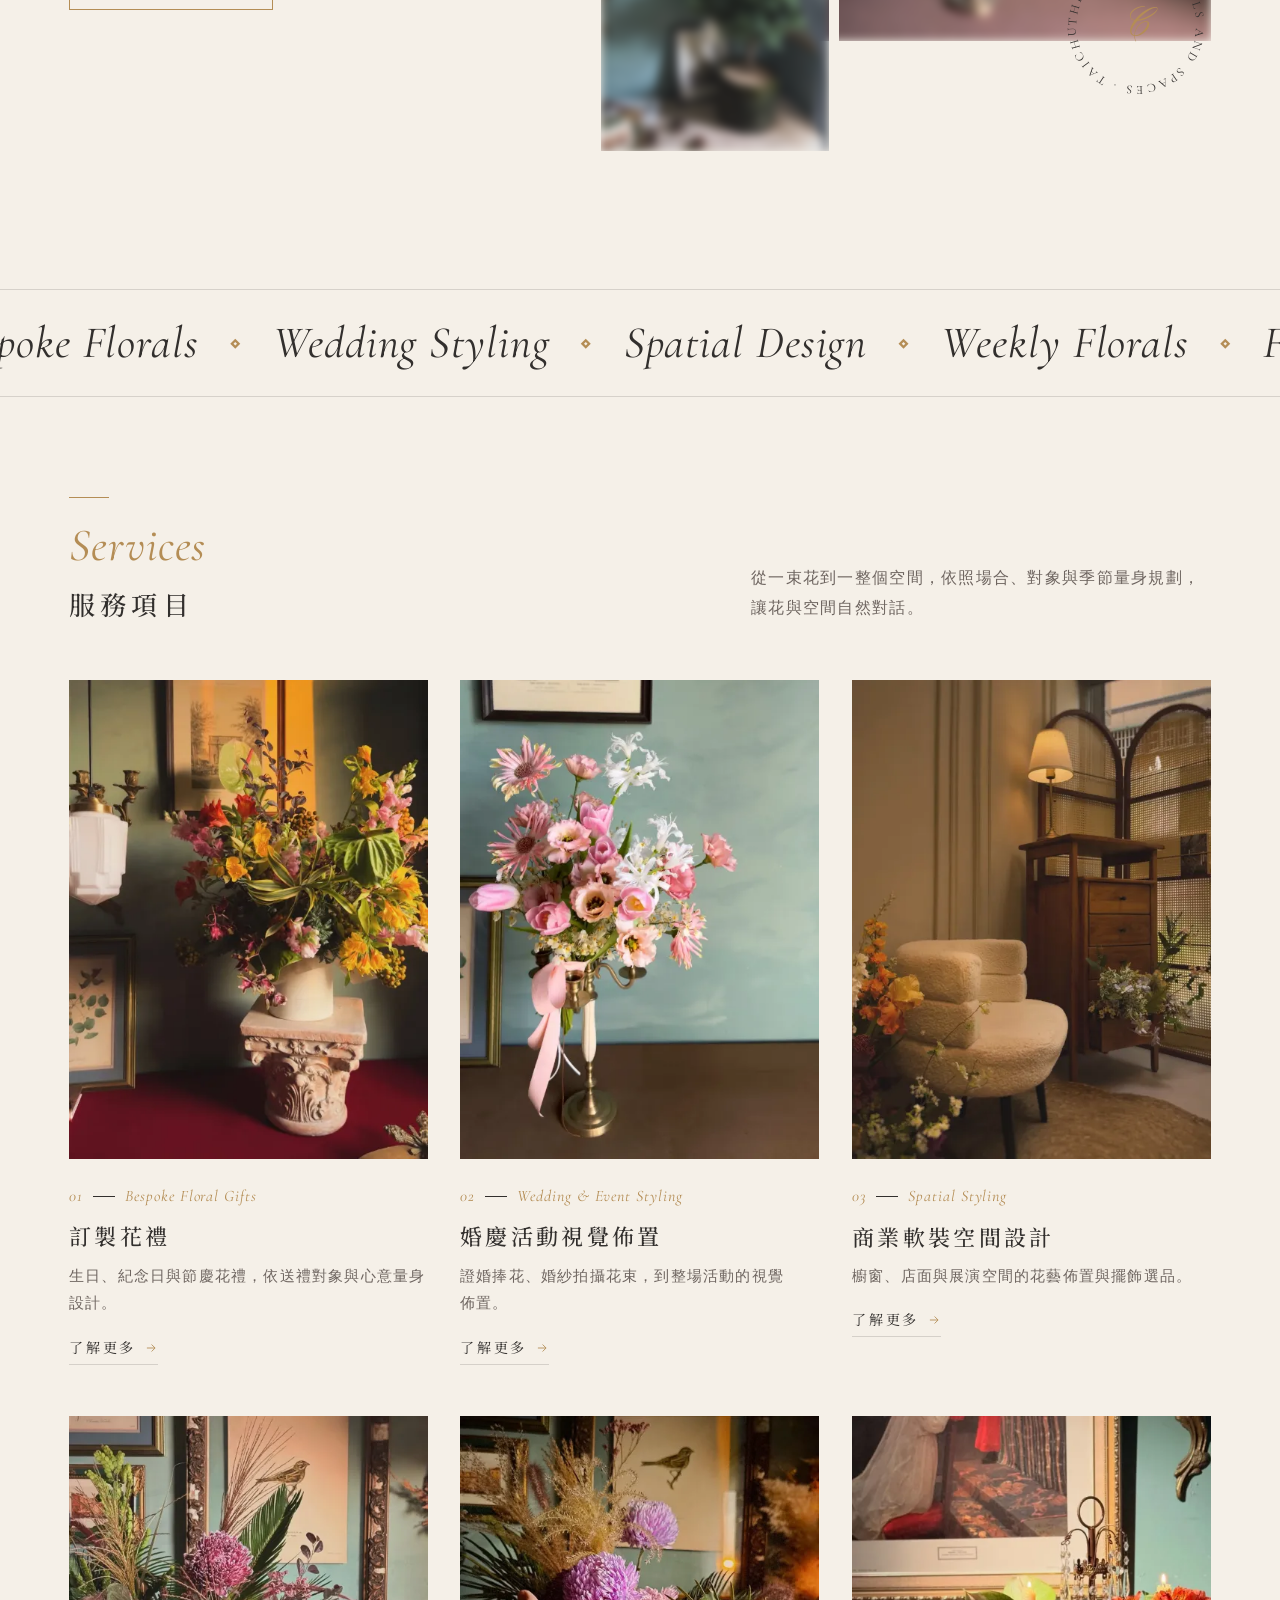
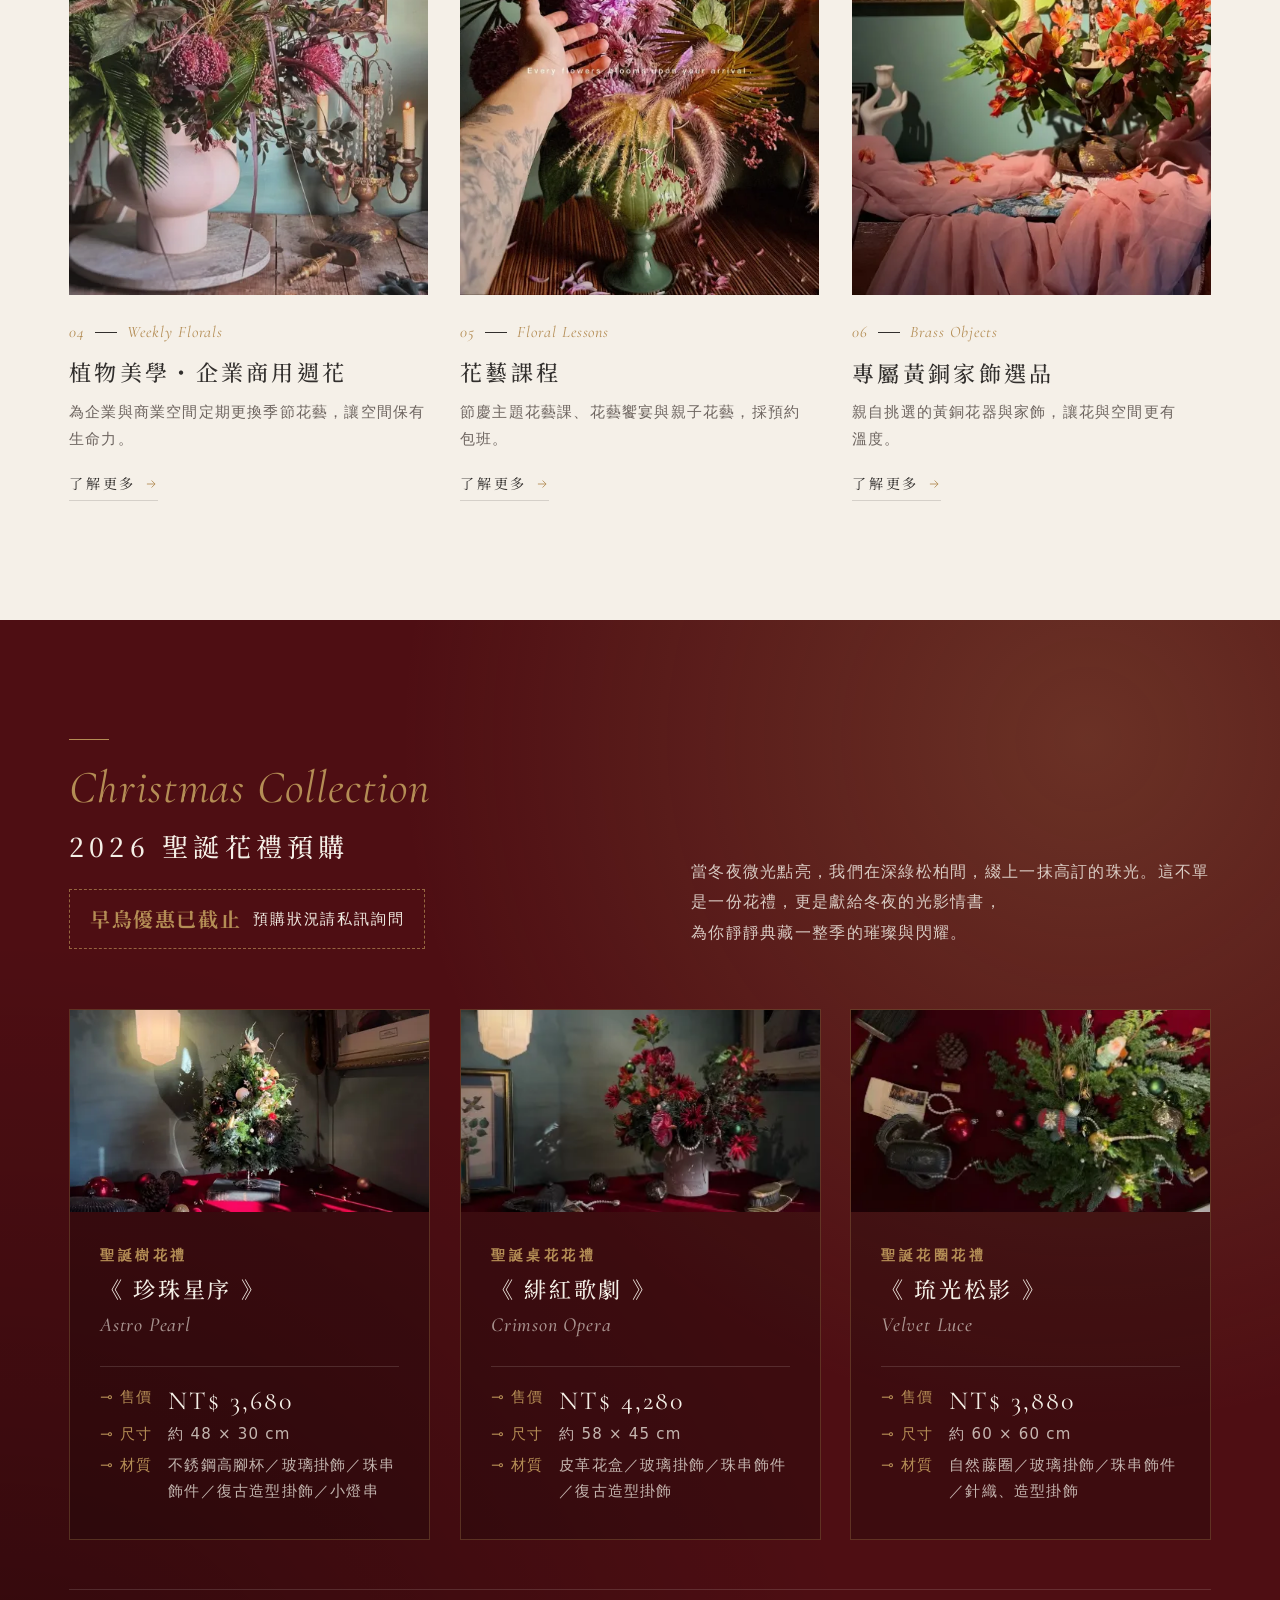
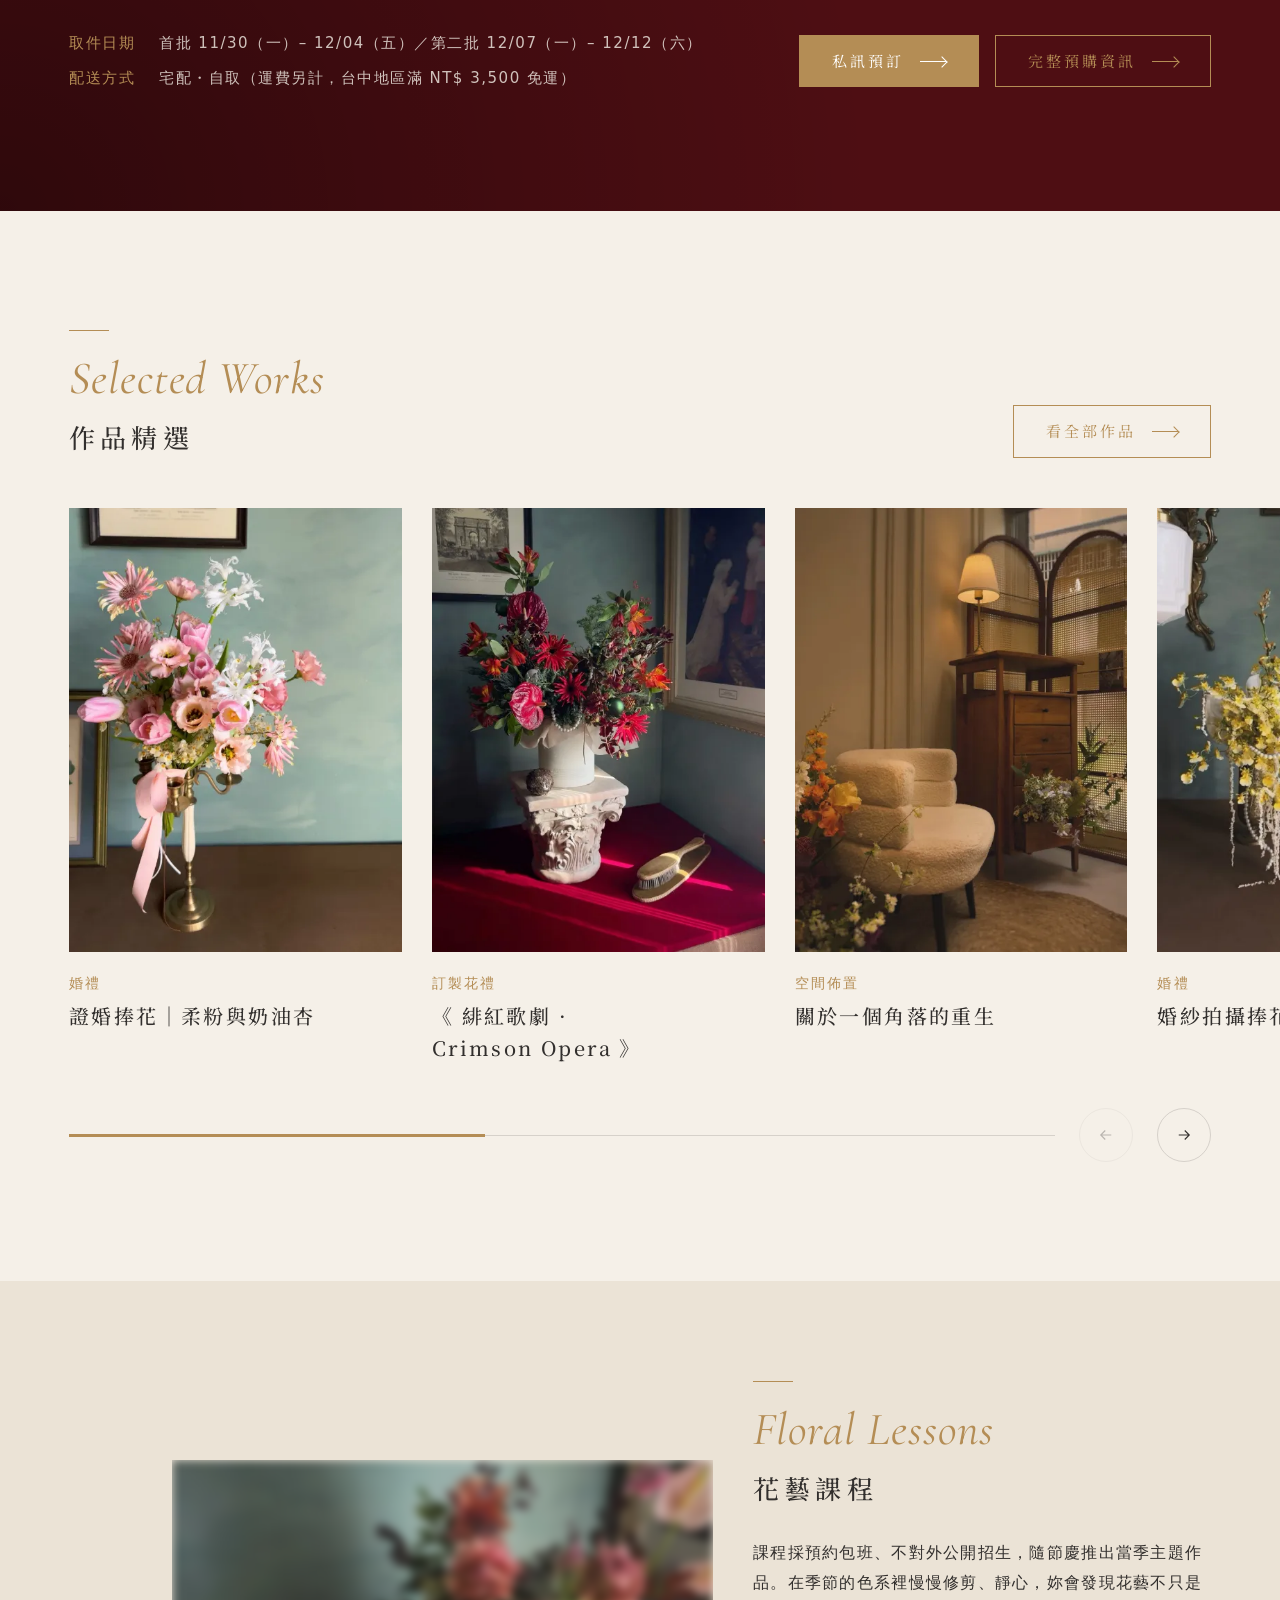
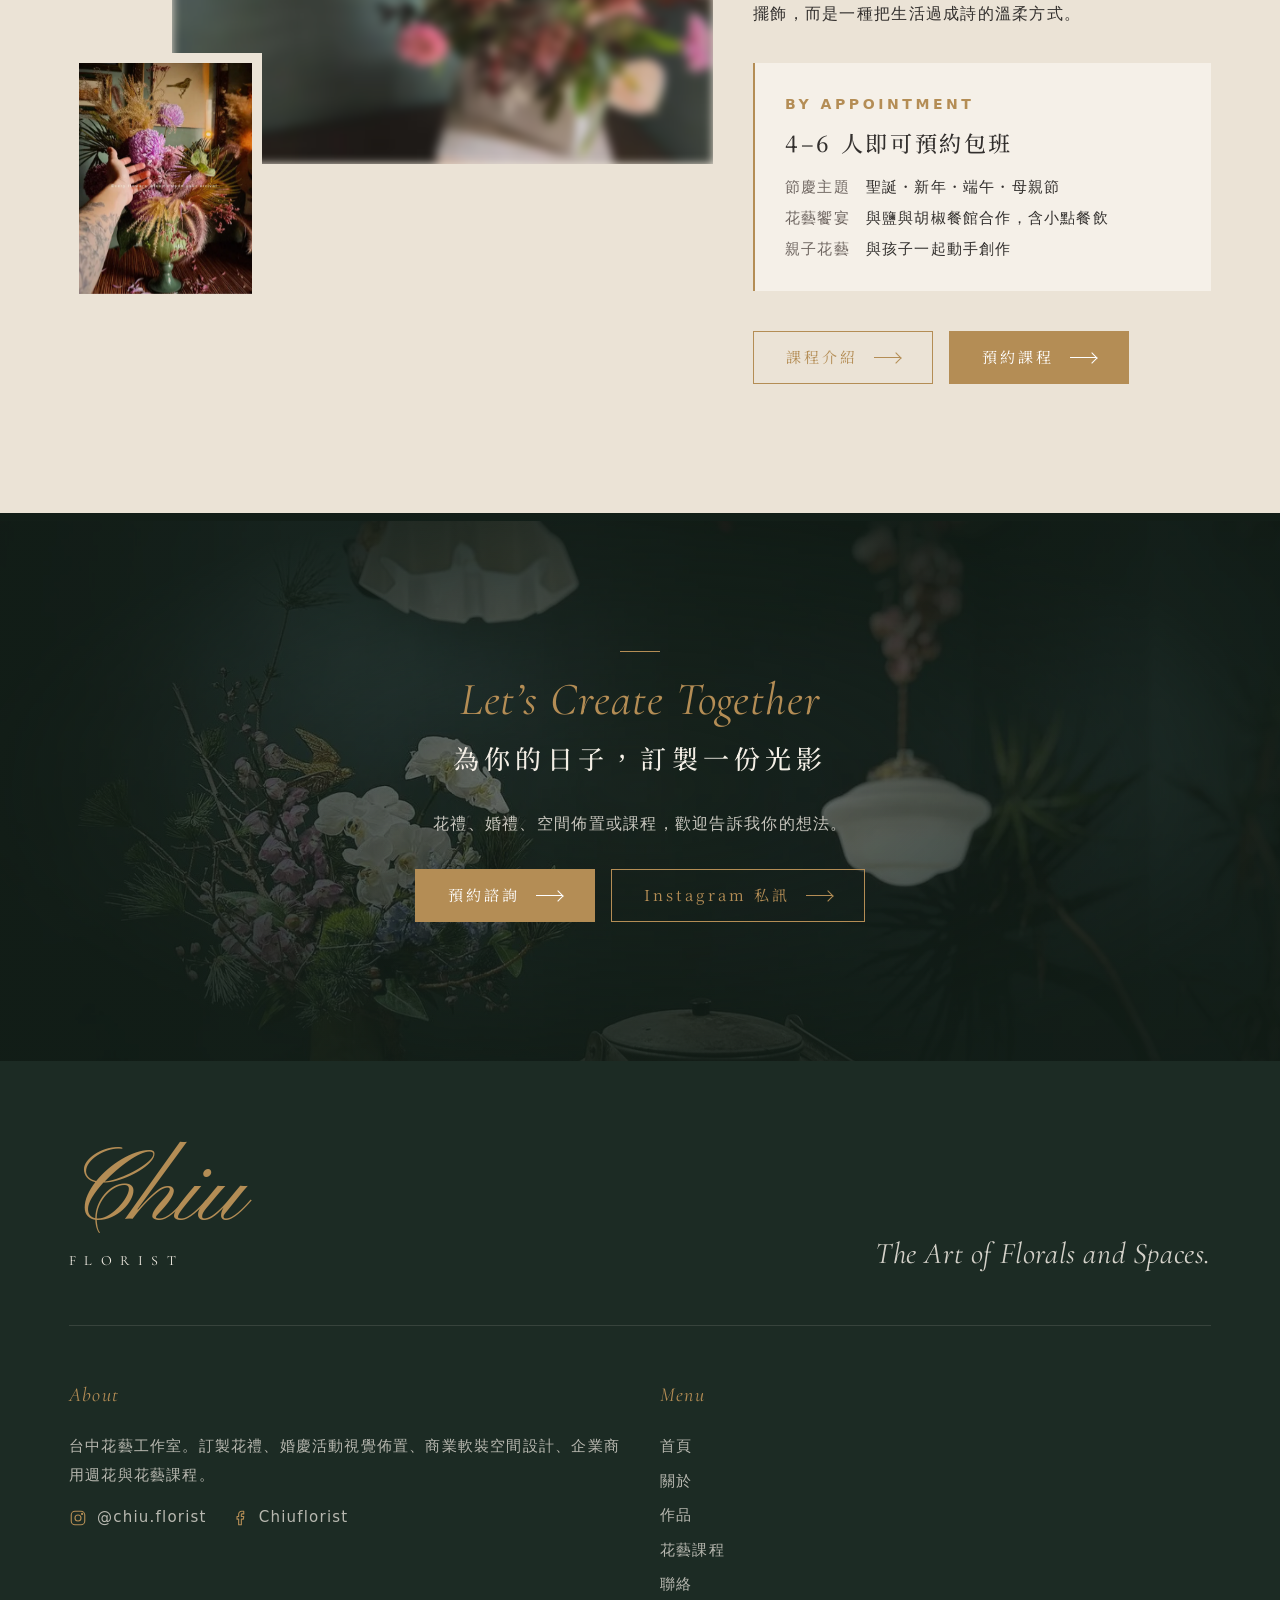
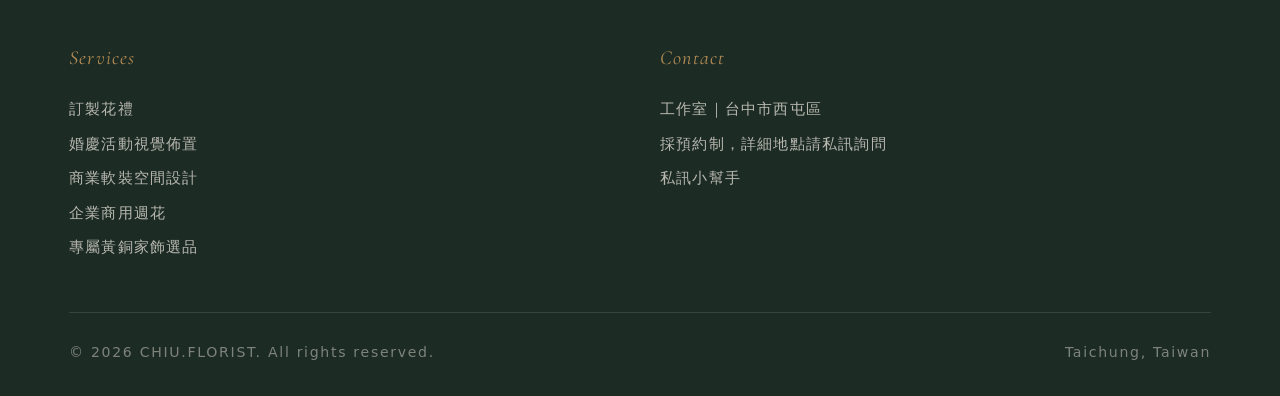
==== commit b8345455: "Prerender works grid and featured slider into HTML for SEO render_works.py writes cards from data/wo" ====
--- a/html/index.html
+++ b/html/index.html
@@ -441,16 +441,16 @@
             <a class="ch_btn" href="works.html#portfolio" data-animate-in="up"><span>看全部作品</span><i></i></a>
         </div>
         <div class="ch_slider">
-            <div class="ch_slider_track" tabindex="0" aria-label="作品精選，可左右滑動">
-                <article class="ch_work"><a href="works.html?cat=wedding#portfolio"><figure><img src="../image/chiu/w_bridal.webp" srcset="../image/chiu/480/w_bridal.webp 480w, ../image/chiu/960/w_bridal.webp 960w, ../image/chiu/w_bridal.webp 1500w" sizes="(max-width: 768px) 70vw, 340px" alt="證婚捧花｜柔粉與奶油杏色系婚禮捧花" width="1500" height="2000" loading="lazy"></figure><div class="ch_work_txt"><i>婚禮</i><h3>證婚捧花｜柔粉與奶油杏</h3></div></a></article>
-                <article class="ch_work"><a href="works.html?cat=space#portfolio"><figure><img src="../image/chiu/w_corner.webp" srcset="../image/chiu/480/w_corner.webp 480w, ../image/chiu/960/w_corner.webp 960w, ../image/chiu/w_corner.webp 1500w" sizes="(max-width: 768px) 70vw, 340px" alt="關於一個角落的重生｜空間花藝佈置" width="1500" height="2000" loading="lazy"></figure><div class="ch_work_txt"><i>空間佈置</i><h3>關於一個角落的重生</h3></div></a></article>
-                <article class="ch_work"><a href="works.html?cat=gift#portfolio"><figure><img src="../image/chiu/w_opera.webp" srcset="../image/chiu/480/w_opera.webp 480w, ../image/chiu/960/w_opera.webp 960w, ../image/chiu/w_opera.webp 1500w" sizes="(max-width: 768px) 70vw, 340px" alt="《緋紅歌劇 Crimson Opera》聖誕桌花" width="1500" height="2000" loading="lazy"></figure><div class="ch_work_txt"><i>訂製花禮</i><h3>《 緋紅歌劇 》聖誕桌花</h3></div></a></article>
-                <article class="ch_work"><a href="works.html?cat=wedding#portfolio"><figure><img src="../image/chiu/w_yellow.webp" srcset="../image/chiu/480/w_yellow.webp 480w, ../image/chiu/960/w_yellow.webp 960w, ../image/chiu/w_yellow.webp 1200w" sizes="(max-width: 768px) 70vw, 340px" alt="婚紗拍攝捧花｜鵝黃與珍珠色系" width="1200" height="1600" loading="lazy"></figure><div class="ch_work_txt"><i>婚禮</i><h3>婚紗拍攝捧花｜鵝黃與珍珠</h3></div></a></article>
-                <article class="ch_work"><a href="works.html?cat=gift#portfolio"><figure><img src="../image/chiu/w_silver.webp" srcset="../image/chiu/480/w_silver.webp 480w, ../image/chiu/960/w_silver.webp 960w, ../image/chiu/w_silver.webp 1440w" sizes="(max-width: 768px) 70vw, 340px" alt="銀色系開幕花禮｜閃亮祝賀" width="1440" height="1913" loading="lazy"></figure><div class="ch_work_txt"><i>訂製花禮</i><h3>銀色系開幕花禮｜閃亮祝賀</h3></div></a></article>
-                <article class="ch_work"><a href="works.html?cat=gift#portfolio"><figure><img src="../image/chiu/w_autumn.webp" srcset="../image/chiu/480/w_autumn.webp 480w, ../image/chiu/960/w_autumn.webp 960w, ../image/chiu/w_autumn.webp 1500w" sizes="(max-width: 768px) 70vw, 340px" alt="秋天的顏色｜焦糖與柔粉色系訂製花禮" width="1500" height="2000" loading="lazy"></figure><div class="ch_work_txt"><i>訂製花禮</i><h3>秋天的顏色｜焦糖與柔粉</h3></div></a></article>
-                <article class="ch_work"><a href="works.html?cat=gift#portfolio"><figure><img src="../image/chiu/w_dahlia.webp" srcset="../image/chiu/480/w_dahlia.webp 480w, ../image/chiu/960/w_dahlia.webp 960w, ../image/chiu/w_dahlia.webp 1500w" sizes="(max-width: 768px) 70vw, 340px" alt="午後斜光｜莫蘭迪綠牆前的粉色大理花與噴泉草花禮" width="1500" height="2000" loading="lazy"></figure><div class="ch_work_txt"><i>訂製花禮</i><h3>午後斜光｜粉色大理花</h3></div></a></article>
-                <article class="ch_work"><a href="works.html?cat=gift#portfolio"><figure><img src="../image/chiu/w_sunny.webp" srcset="../image/chiu/480/w_sunny.webp 480w, ../image/chiu/960/w_sunny.webp 960w, ../image/chiu/w_sunny.webp 1440w" sizes="(max-width: 768px) 70vw, 340px" alt="花禮的饋贈｜明亮橙黃色系花禮" width="1440" height="1920" loading="lazy"></figure><div class="ch_work_txt"><i>訂製花禮</i><h3>花禮的饋贈｜明亮橙黃</h3></div></a></article>
-            </div>
+            <div class="ch_slider_track" tabindex="0" aria-label="作品精選，可左右滑動"><!--works:featured-->
+                <article class="ch_work"><a href="works.html?cat=wedding#portfolio" data-cursor="View"><figure><img src="../image/chiu/w_bridal.webp" srcset="../image/chiu/480/w_bridal.webp 480w, ../image/chiu/960/w_bridal.webp 960w, ../image/chiu/w_bridal.webp 1500w" sizes="(max-width: 768px) 70vw, 340px" onerror="this.onerror=null;this.removeAttribute('srcset')" alt="婚禮｜證婚捧花｜柔粉與奶油杏" width="1500" height="2000" loading="lazy"></figure><div class="ch_work_txt"><i>婚禮</i><h3>證婚捧花｜柔粉與奶油杏</h3></div></a></article>
+                <article class="ch_work"><a href="works.html?cat=gift#portfolio" data-cursor="View"><figure><img src="../image/chiu/w_opera.webp" srcset="../image/chiu/480/w_opera.webp 480w, ../image/chiu/960/w_opera.webp 960w, ../image/chiu/w_opera.webp 1500w" sizes="(max-width: 768px) 70vw, 340px" onerror="this.onerror=null;this.removeAttribute('srcset')" alt="訂製花禮｜《 緋紅歌劇 · Crimson Opera 》" width="1500" height="2000" loading="lazy"></figure><div class="ch_work_txt"><i>訂製花禮</i><h3>《 緋紅歌劇 · Crimson Opera 》</h3></div></a></article>
+                <article class="ch_work"><a href="works.html?cat=space#portfolio" data-cursor="View"><figure><img src="../image/chiu/w_corner.webp" srcset="../image/chiu/480/w_corner.webp 480w, ../image/chiu/960/w_corner.webp 960w, ../image/chiu/w_corner.webp 1500w" sizes="(max-width: 768px) 70vw, 340px" onerror="this.onerror=null;this.removeAttribute('srcset')" alt="空間佈置｜關於一個角落的重生" width="1500" height="2000" loading="lazy"></figure><div class="ch_work_txt"><i>空間佈置</i><h3>關於一個角落的重生</h3></div></a></article>
+                <article class="ch_work"><a href="works.html?cat=wedding#portfolio" data-cursor="View"><figure><img src="../image/chiu/w_yellow.webp" srcset="../image/chiu/480/w_yellow.webp 480w, ../image/chiu/960/w_yellow.webp 960w, ../image/chiu/w_yellow.webp 1200w" sizes="(max-width: 768px) 70vw, 340px" onerror="this.onerror=null;this.removeAttribute('srcset')" alt="婚禮｜婚紗拍攝捧花｜鵝黃與珍珠" width="1200" height="1600" loading="lazy"></figure><div class="ch_work_txt"><i>婚禮</i><h3>婚紗拍攝捧花｜鵝黃與珍珠</h3></div></a></article>
+                <article class="ch_work"><a href="works.html?cat=gift#portfolio" data-cursor="View"><figure><img src="../image/chiu/w_silver.webp" srcset="../image/chiu/480/w_silver.webp 480w, ../image/chiu/960/w_silver.webp 960w, ../image/chiu/w_silver.webp 1440w" sizes="(max-width: 768px) 70vw, 340px" onerror="this.onerror=null;this.removeAttribute('srcset')" alt="訂製花禮｜銀色系開幕花禮｜閃亮祝賀" width="1440" height="1913" loading="lazy"></figure><div class="ch_work_txt"><i>訂製花禮</i><h3>銀色系開幕花禮｜閃亮祝賀</h3></div></a></article>
+                <article class="ch_work"><a href="works.html?cat=gift#portfolio" data-cursor="View"><figure><img src="../image/chiu/w_autumn.webp" srcset="../image/chiu/480/w_autumn.webp 480w, ../image/chiu/960/w_autumn.webp 960w, ../image/chiu/w_autumn.webp 1500w" sizes="(max-width: 768px) 70vw, 340px" onerror="this.onerror=null;this.removeAttribute('srcset')" alt="訂製花禮｜秋天的顏色｜焦糖與柔粉" width="1500" height="2000" loading="lazy"></figure><div class="ch_work_txt"><i>訂製花禮</i><h3>秋天的顏色｜焦糖與柔粉</h3></div></a></article>
+                <article class="ch_work"><a href="works.html?cat=gift#portfolio" data-cursor="View"><figure><img src="../image/chiu/w_dahlia.webp" srcset="../image/chiu/480/w_dahlia.webp 480w, ../image/chiu/960/w_dahlia.webp 960w, ../image/chiu/w_dahlia.webp 1500w" sizes="(max-width: 768px) 70vw, 340px" onerror="this.onerror=null;this.removeAttribute('srcset')" alt="訂製花禮｜午後斜光｜粉色大理花" width="1500" height="2000" loading="lazy"></figure><div class="ch_work_txt"><i>訂製花禮</i><h3>午後斜光｜粉色大理花</h3></div></a></article>
+                <article class="ch_work"><a href="works.html?cat=gift#portfolio" data-cursor="View"><figure><img src="../image/chiu/w_sunny.webp" srcset="../image/chiu/480/w_sunny.webp 480w, ../image/chiu/960/w_sunny.webp 960w, ../image/chiu/w_sunny.webp 1440w" sizes="(max-width: 768px) 70vw, 340px" onerror="this.onerror=null;this.removeAttribute('srcset')" alt="訂製花禮｜花禮的饋贈｜明亮橙黃" width="1440" height="1920" loading="lazy"></figure><div class="ch_work_txt"><i>訂製花禮</i><h3>花禮的饋贈｜明亮橙黃</h3></div></a></article>
+            <!--/works:featured--></div>
             <div class="ch_slider_ctrl">
                 <div class="ch_slider_bar"><i></i></div>
                 <button class="ch_arw prev" type="button" aria-label="上一個"><svg viewBox="0 0 24 24" fill="none" stroke="currentColor" stroke-width="1.5" aria-hidden="true"><path d="M19 12H5M11 6l-6 6 6 6"/></svg></button>
@@ -609,38 +609,6 @@
         update();
     })();
 
-    /* 作品精選：讀取 data/works.json 裡 featured 的作品（讀不到時保留 HTML 內的備援內容） */
-    (function () {
-        var track = document.querySelector('.chi_f .ch_slider_track');
-        if (!track || !window.fetch) return;
-        /* 響應式圖片：依原圖寬度提供 480／960 縮圖（data/works.json 的 width 要填原圖寬） */
-        function rs(w, sizes) {
-            var n = String(w.image).replace(/\.webp$/, ''), W = +w.width || 0, s = [];
-            if (W > 552) s.push('../image/chiu/480/' + n + '.webp 480w');
-            if (W > 1104) s.push('../image/chiu/960/' + n + '.webp 960w');
-            if (!s.length) return '';
-            s.push('../image/chiu/' + n + '.webp ' + W + 'w');
-            return ' srcset="' + s.join(', ') + '" sizes="' + sizes + '" onerror="this.onerror=null;this.removeAttribute(\x27srcset\x27)"';
-        }
-
-        function esc(s) { return String(s == null ? '' : s).replace(/[&<>"]/g, function (c) { return { '&': '&amp;', '<': '&lt;', '>': '&gt;', '"': '&quot;' }[c]; }); }
-        fetch('../data/works.json', { cache: 'no-cache' })
-            .then(function (r) { if (!r.ok) throw new Error(r.status); return r.json(); })
-            .then(function (data) {
-                var list = data.works.filter(function (w) { return w.featured; });
-                if (!list.length) return;
-                track.innerHTML = list.map(function (w) {
-                    return '<article class="ch_work"><a href="works.html?cat=' + encodeURIComponent(w.category) + '#portfolio" data-cursor="View">' +
-                        '<figure><img src="../image/chiu/' + esc(w.image) + '"' + rs(w, '(max-width: 768px) 70vw, 340px') + ' alt="' + esc(w.label + '｜' + w.title) + '" width="' + (+w.width || '') + '" height="' + (+w.height || '') + '" loading="lazy"></figure>' +
-                        '<div class="ch_work_txt"><i>' + esc(w.label) + '</i><h3>' + esc(w.title) + '</h3></div></a></article>';
-                }).join('');
-                [].forEach.call(track.querySelectorAll('h3'), function (h) { if (window.chSegment) window.chSegment(h); });
-                track.scrollLeft = 0;
-                window.dispatchEvent(new Event('resize'));   /* 讓滑動列重新計算進度條與箭頭 */
-            })
-            .catch(function () {});
-    })();
-
 </script>
 </body>
 </html>
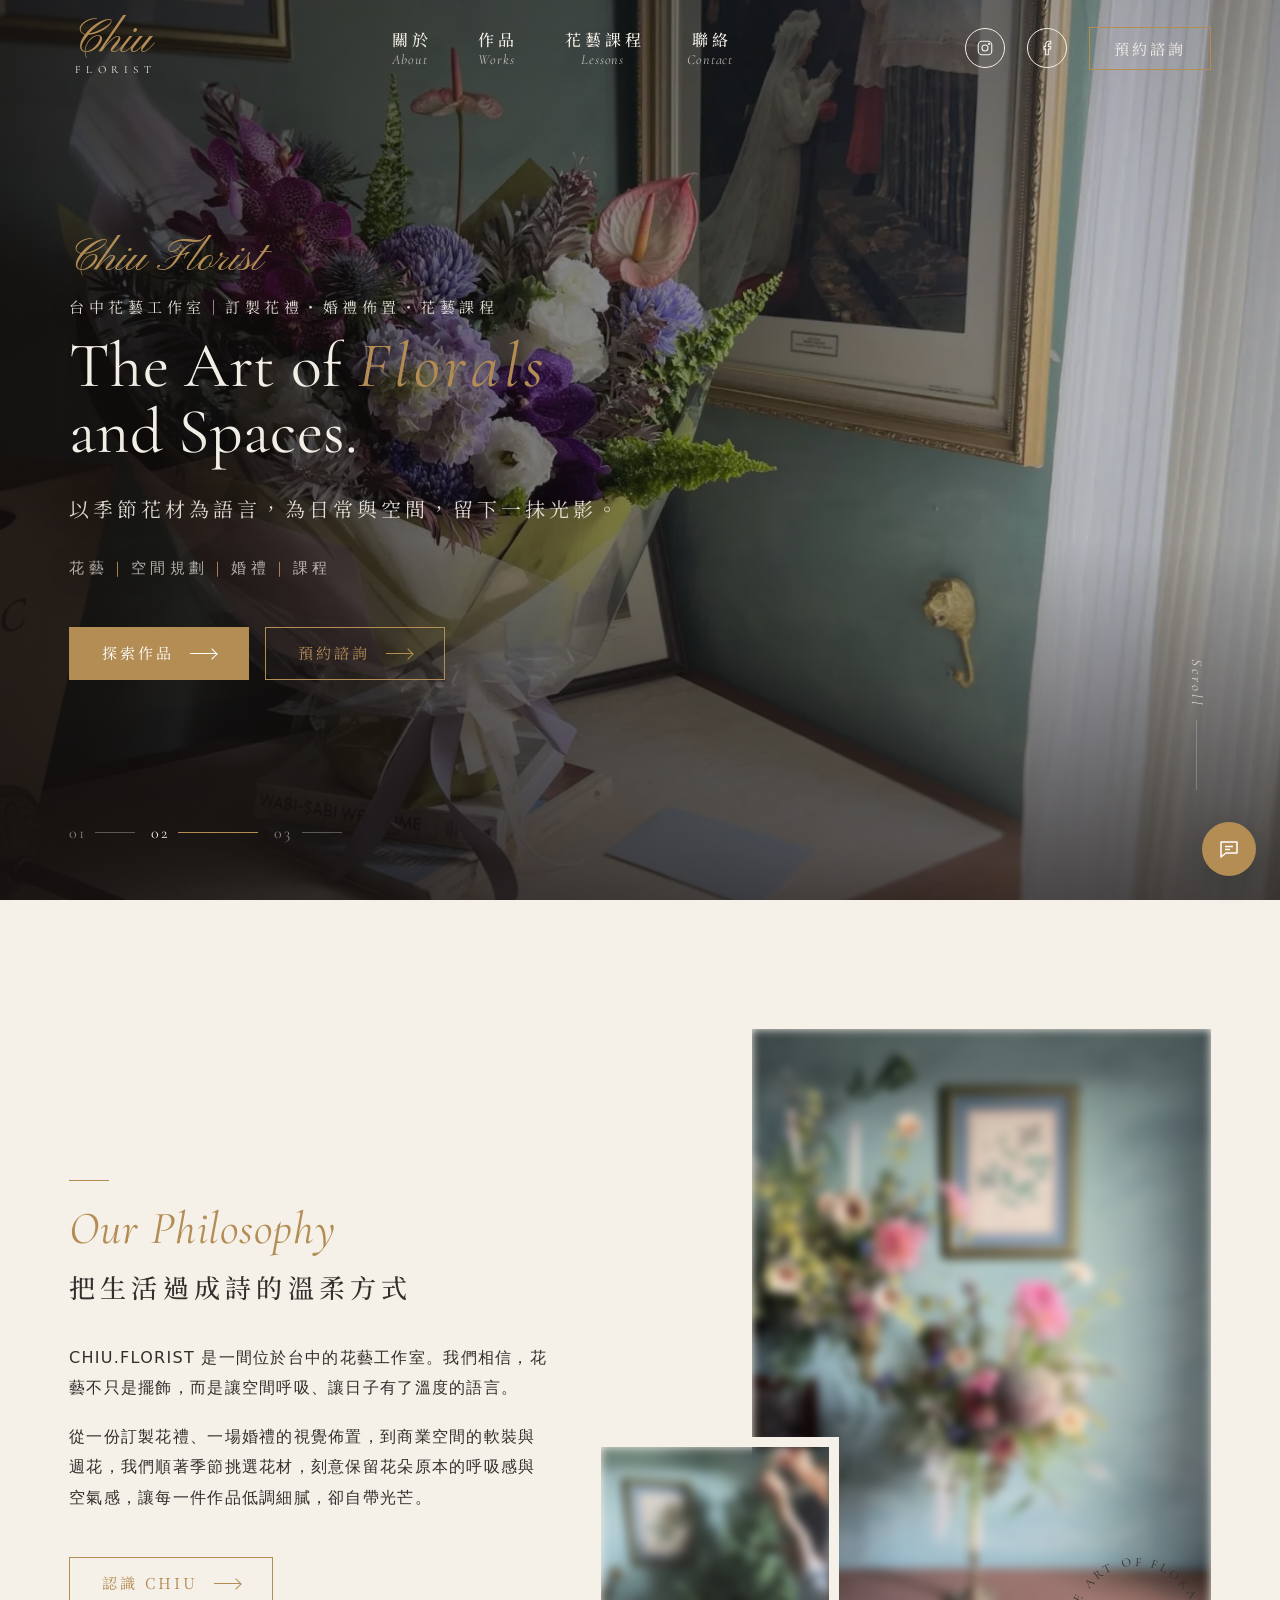
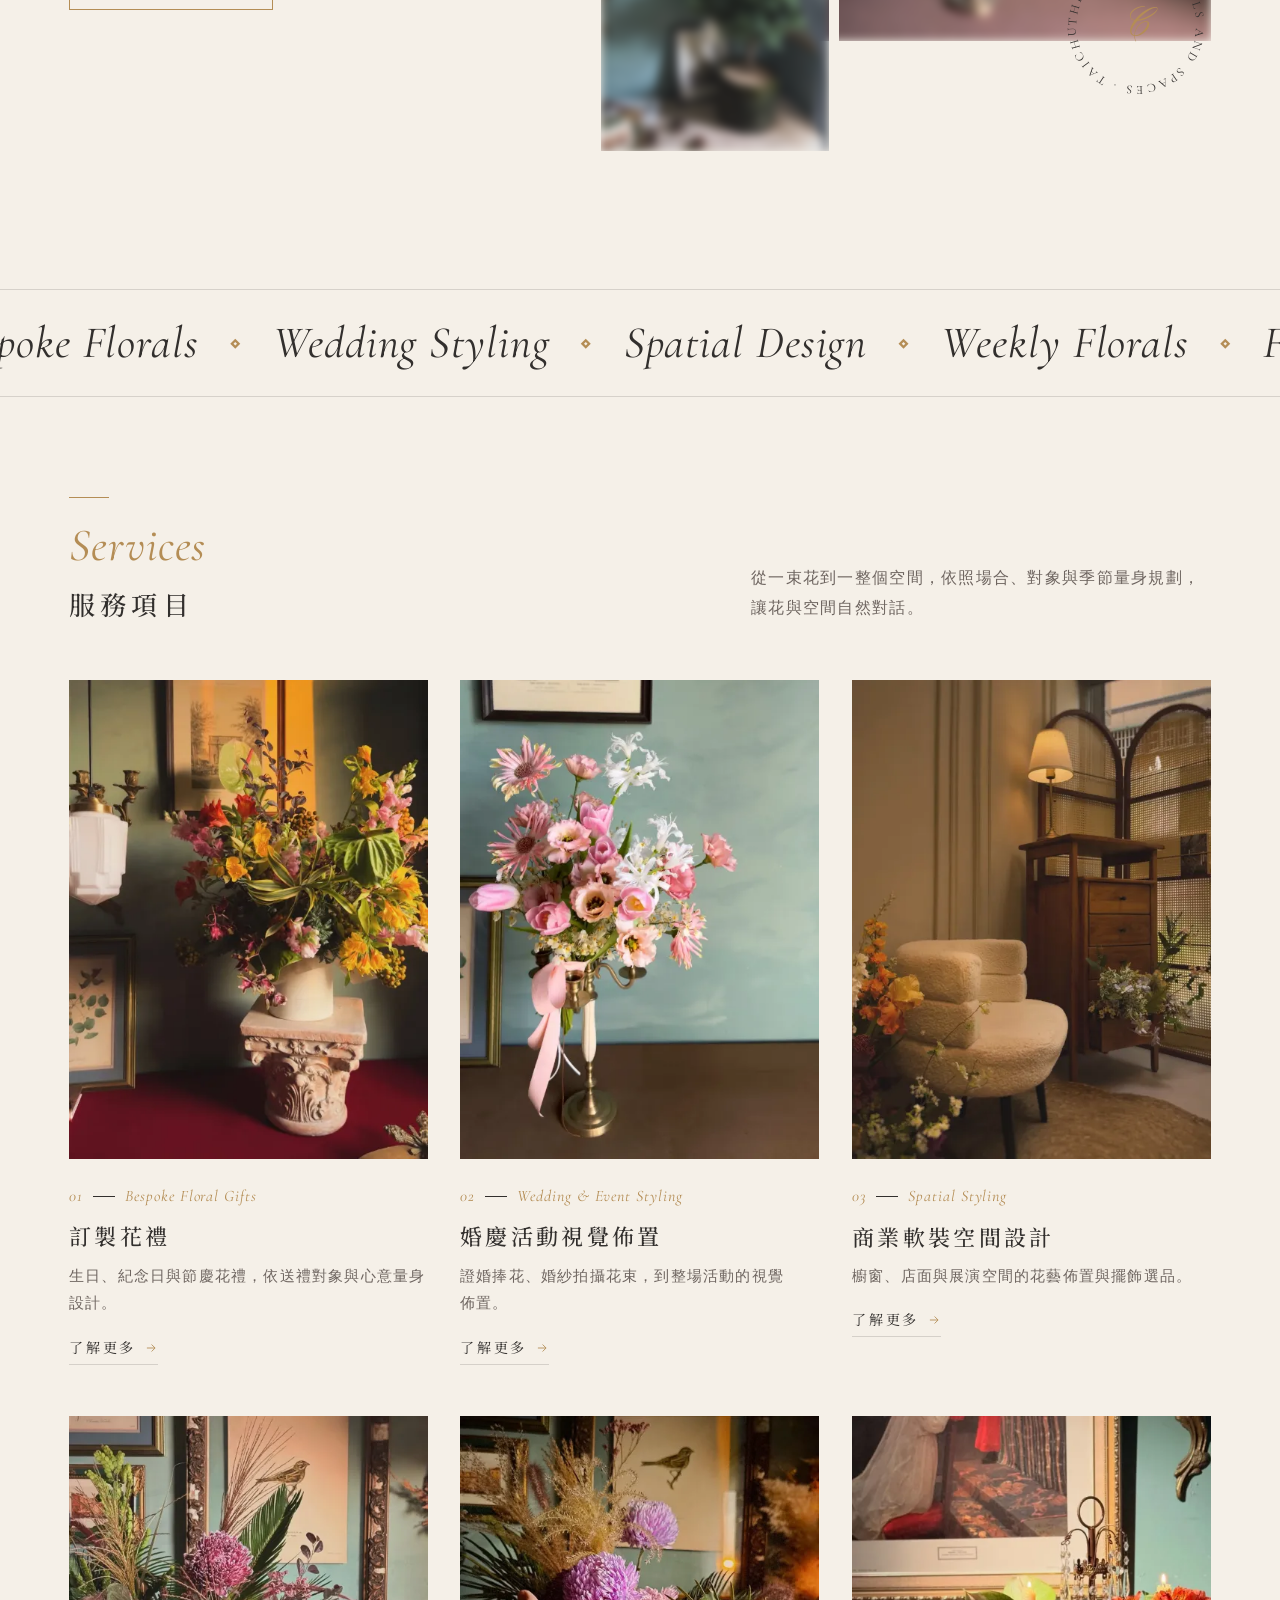
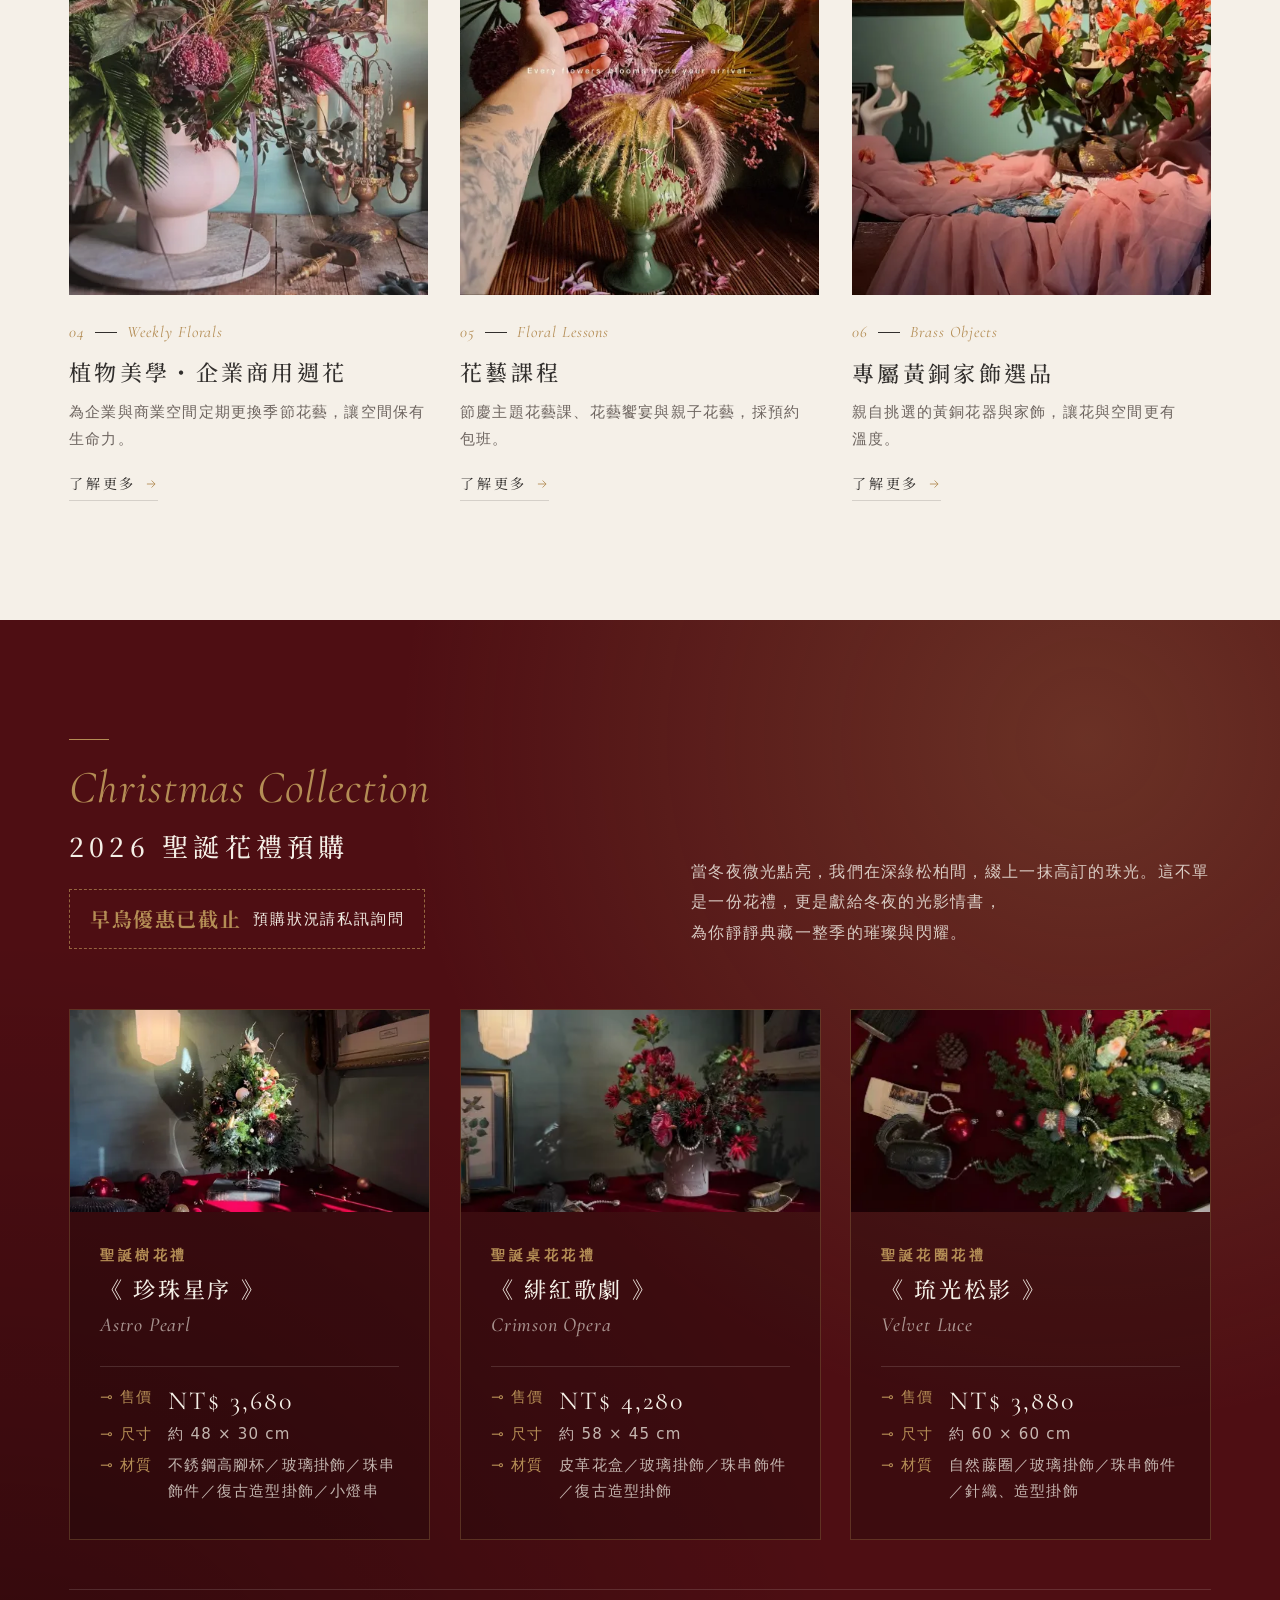
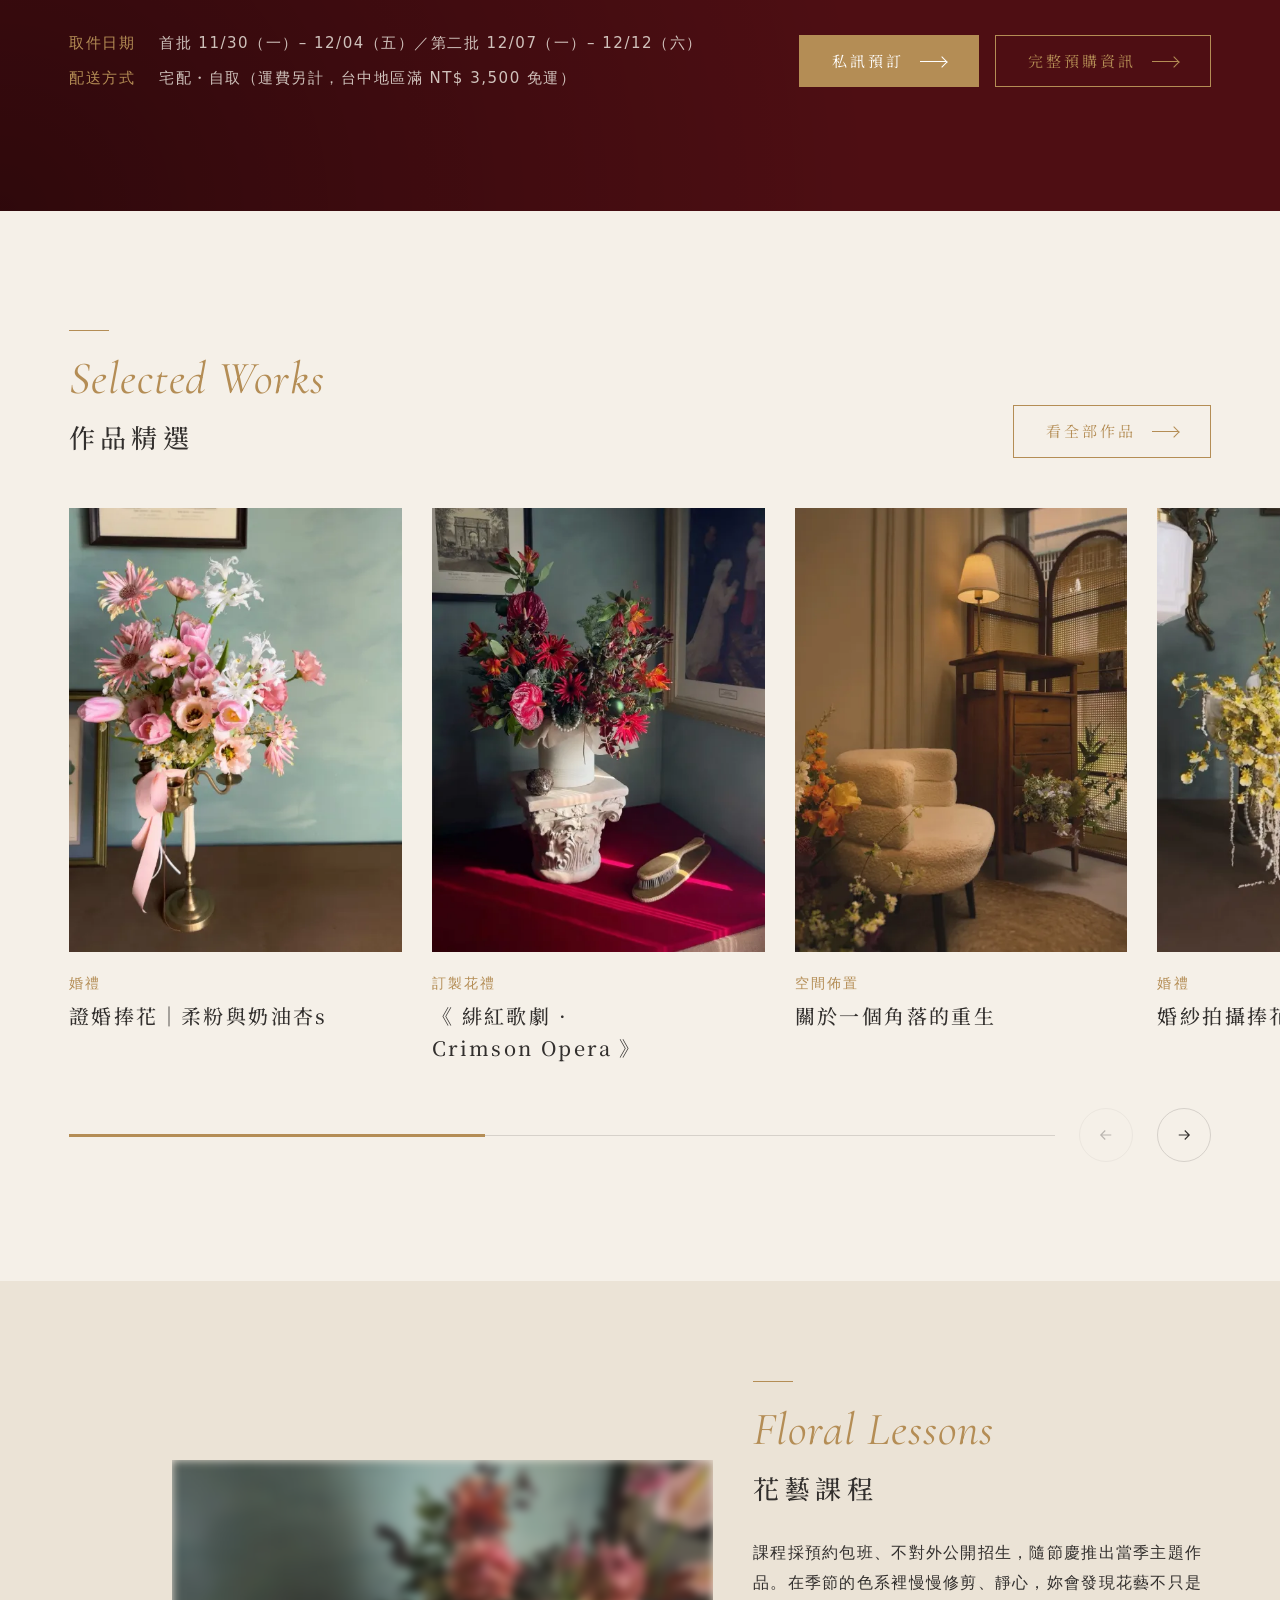
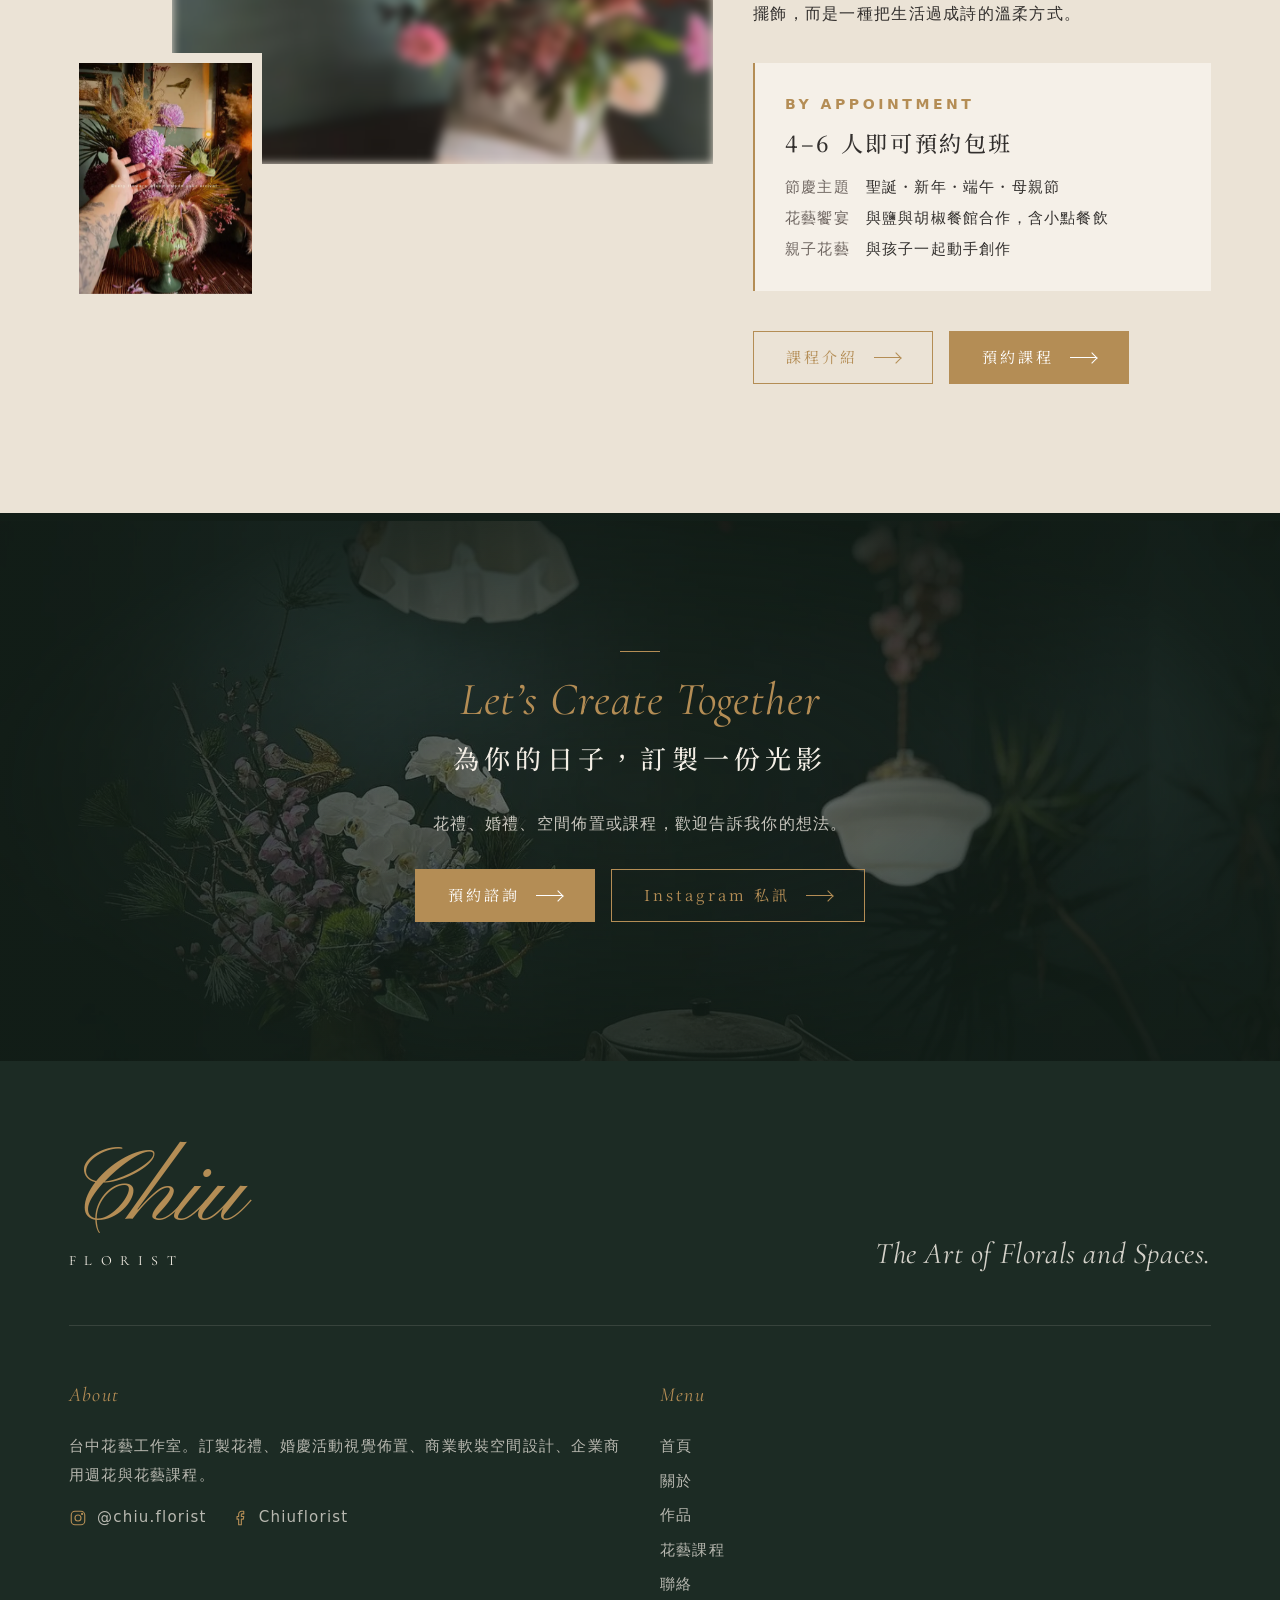
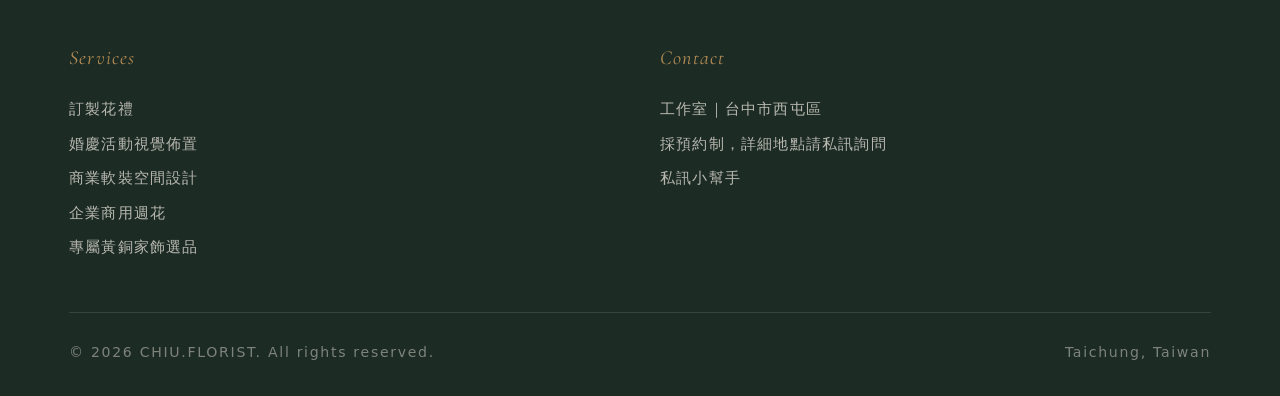
==== commit 10dd5ea6: "自動整理作品照片與作品頁（webp、縮圖、尺寸、HTML）" ====
--- a/html/index.html
+++ b/html/index.html
@@ -442,7 +442,7 @@
         </div>
         <div class="ch_slider">
             <div class="ch_slider_track" tabindex="0" aria-label="作品精選，可左右滑動"><!--works:featured-->
-                <article class="ch_work"><a href="works.html?cat=wedding#portfolio" data-cursor="View"><figure><img src="../image/chiu/w_bridal.webp" srcset="../image/chiu/480/w_bridal.webp 480w, ../image/chiu/960/w_bridal.webp 960w, ../image/chiu/w_bridal.webp 1500w" sizes="(max-width: 768px) 70vw, 340px" onerror="this.onerror=null;this.removeAttribute('srcset')" alt="婚禮｜證婚捧花｜柔粉與奶油杏" width="1500" height="2000" loading="lazy"></figure><div class="ch_work_txt"><i>婚禮</i><h3>證婚捧花｜柔粉與奶油杏</h3></div></a></article>
+                <article class="ch_work"><a href="works.html?cat=wedding#portfolio" data-cursor="View"><figure><img src="../image/chiu/w_bridal.webp" srcset="../image/chiu/480/w_bridal.webp 480w, ../image/chiu/960/w_bridal.webp 960w, ../image/chiu/w_bridal.webp 1500w" sizes="(max-width: 768px) 70vw, 340px" onerror="this.onerror=null;this.removeAttribute('srcset')" alt="婚禮｜證婚捧花｜柔粉與奶油杏s" width="1500" height="2000" loading="lazy"></figure><div class="ch_work_txt"><i>婚禮</i><h3>證婚捧花｜柔粉與奶油杏s</h3></div></a></article>
                 <article class="ch_work"><a href="works.html?cat=gift#portfolio" data-cursor="View"><figure><img src="../image/chiu/w_opera.webp" srcset="../image/chiu/480/w_opera.webp 480w, ../image/chiu/960/w_opera.webp 960w, ../image/chiu/w_opera.webp 1500w" sizes="(max-width: 768px) 70vw, 340px" onerror="this.onerror=null;this.removeAttribute('srcset')" alt="訂製花禮｜《 緋紅歌劇 · Crimson Opera 》" width="1500" height="2000" loading="lazy"></figure><div class="ch_work_txt"><i>訂製花禮</i><h3>《 緋紅歌劇 · Crimson Opera 》</h3></div></a></article>
                 <article class="ch_work"><a href="works.html?cat=space#portfolio" data-cursor="View"><figure><img src="../image/chiu/w_corner.webp" srcset="../image/chiu/480/w_corner.webp 480w, ../image/chiu/960/w_corner.webp 960w, ../image/chiu/w_corner.webp 1500w" sizes="(max-width: 768px) 70vw, 340px" onerror="this.onerror=null;this.removeAttribute('srcset')" alt="空間佈置｜關於一個角落的重生" width="1500" height="2000" loading="lazy"></figure><div class="ch_work_txt"><i>空間佈置</i><h3>關於一個角落的重生</h3></div></a></article>
                 <article class="ch_work"><a href="works.html?cat=wedding#portfolio" data-cursor="View"><figure><img src="../image/chiu/w_yellow.webp" srcset="../image/chiu/480/w_yellow.webp 480w, ../image/chiu/960/w_yellow.webp 960w, ../image/chiu/w_yellow.webp 1200w" sizes="(max-width: 768px) 70vw, 340px" onerror="this.onerror=null;this.removeAttribute('srcset')" alt="婚禮｜婚紗拍攝捧花｜鵝黃與珍珠" width="1200" height="1600" loading="lazy"></figure><div class="ch_work_txt"><i>婚禮</i><h3>婚紗拍攝捧花｜鵝黃與珍珠</h3></div></a></article>
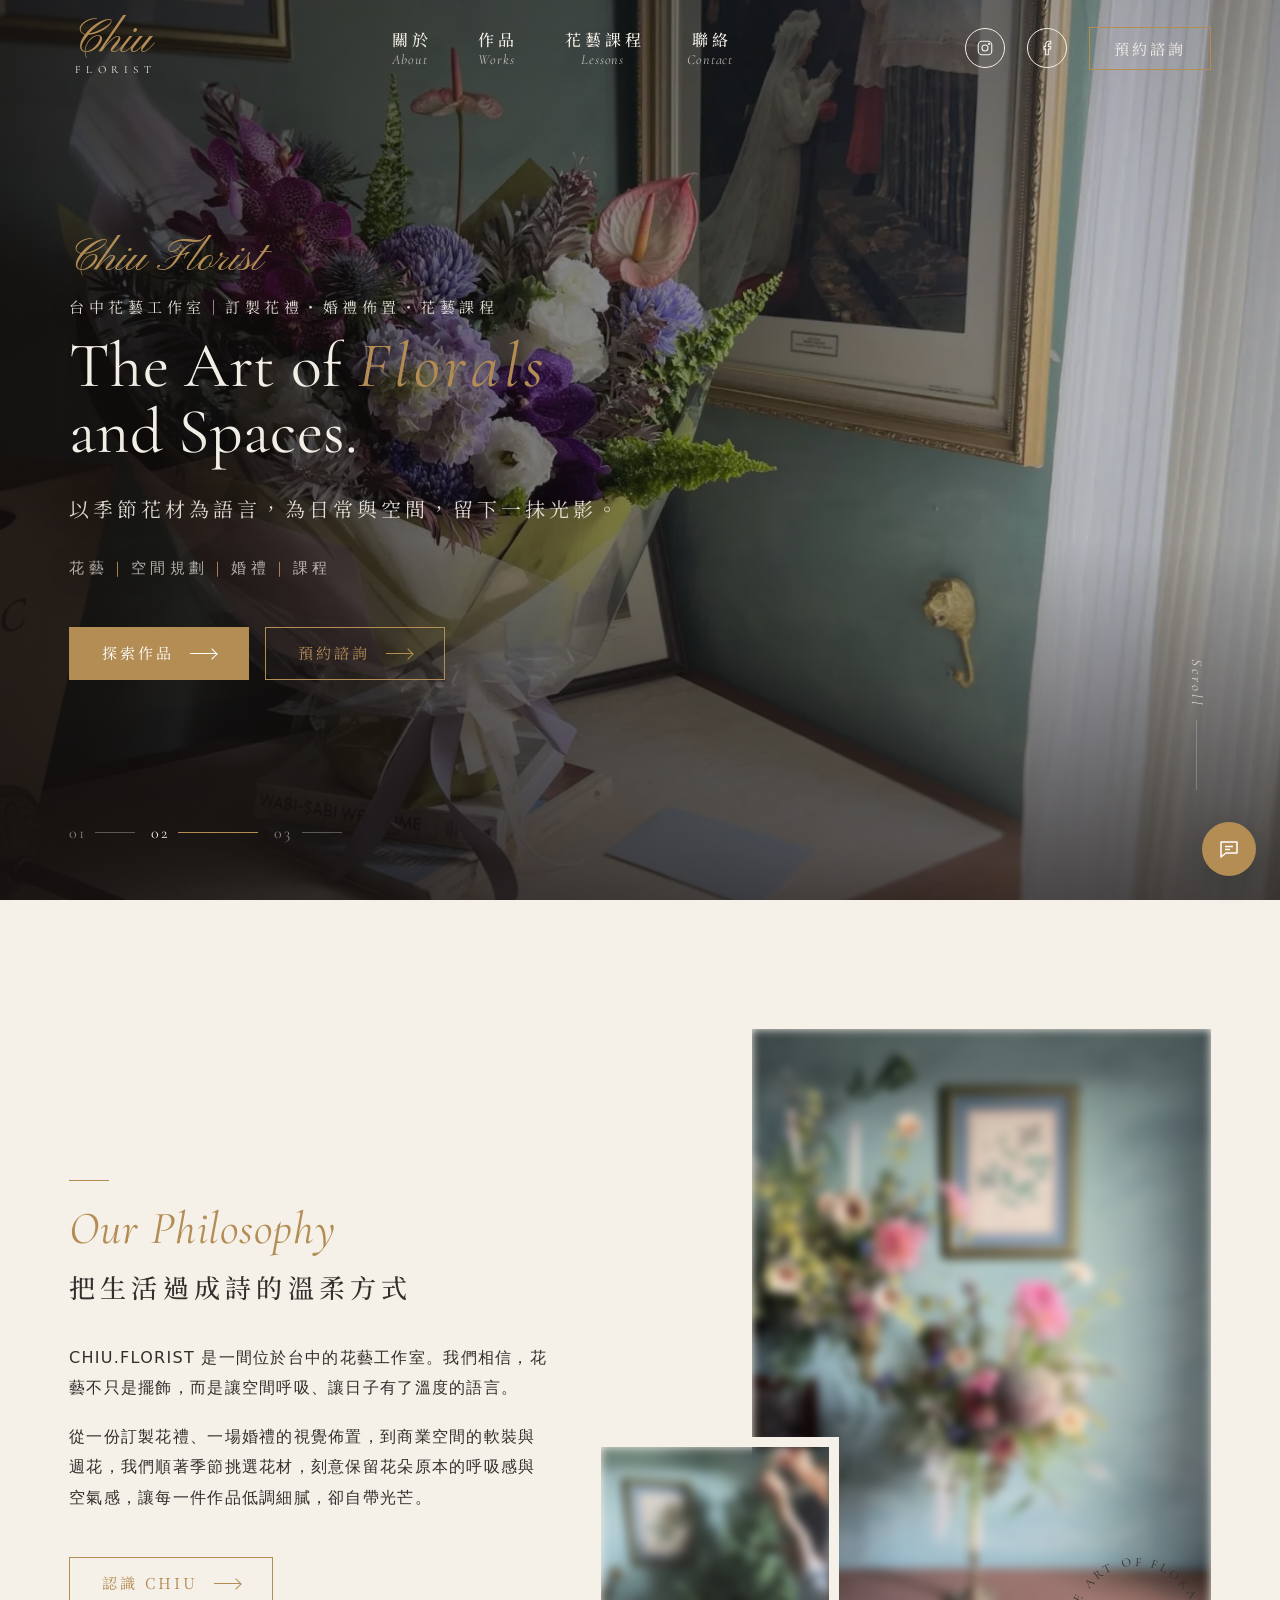
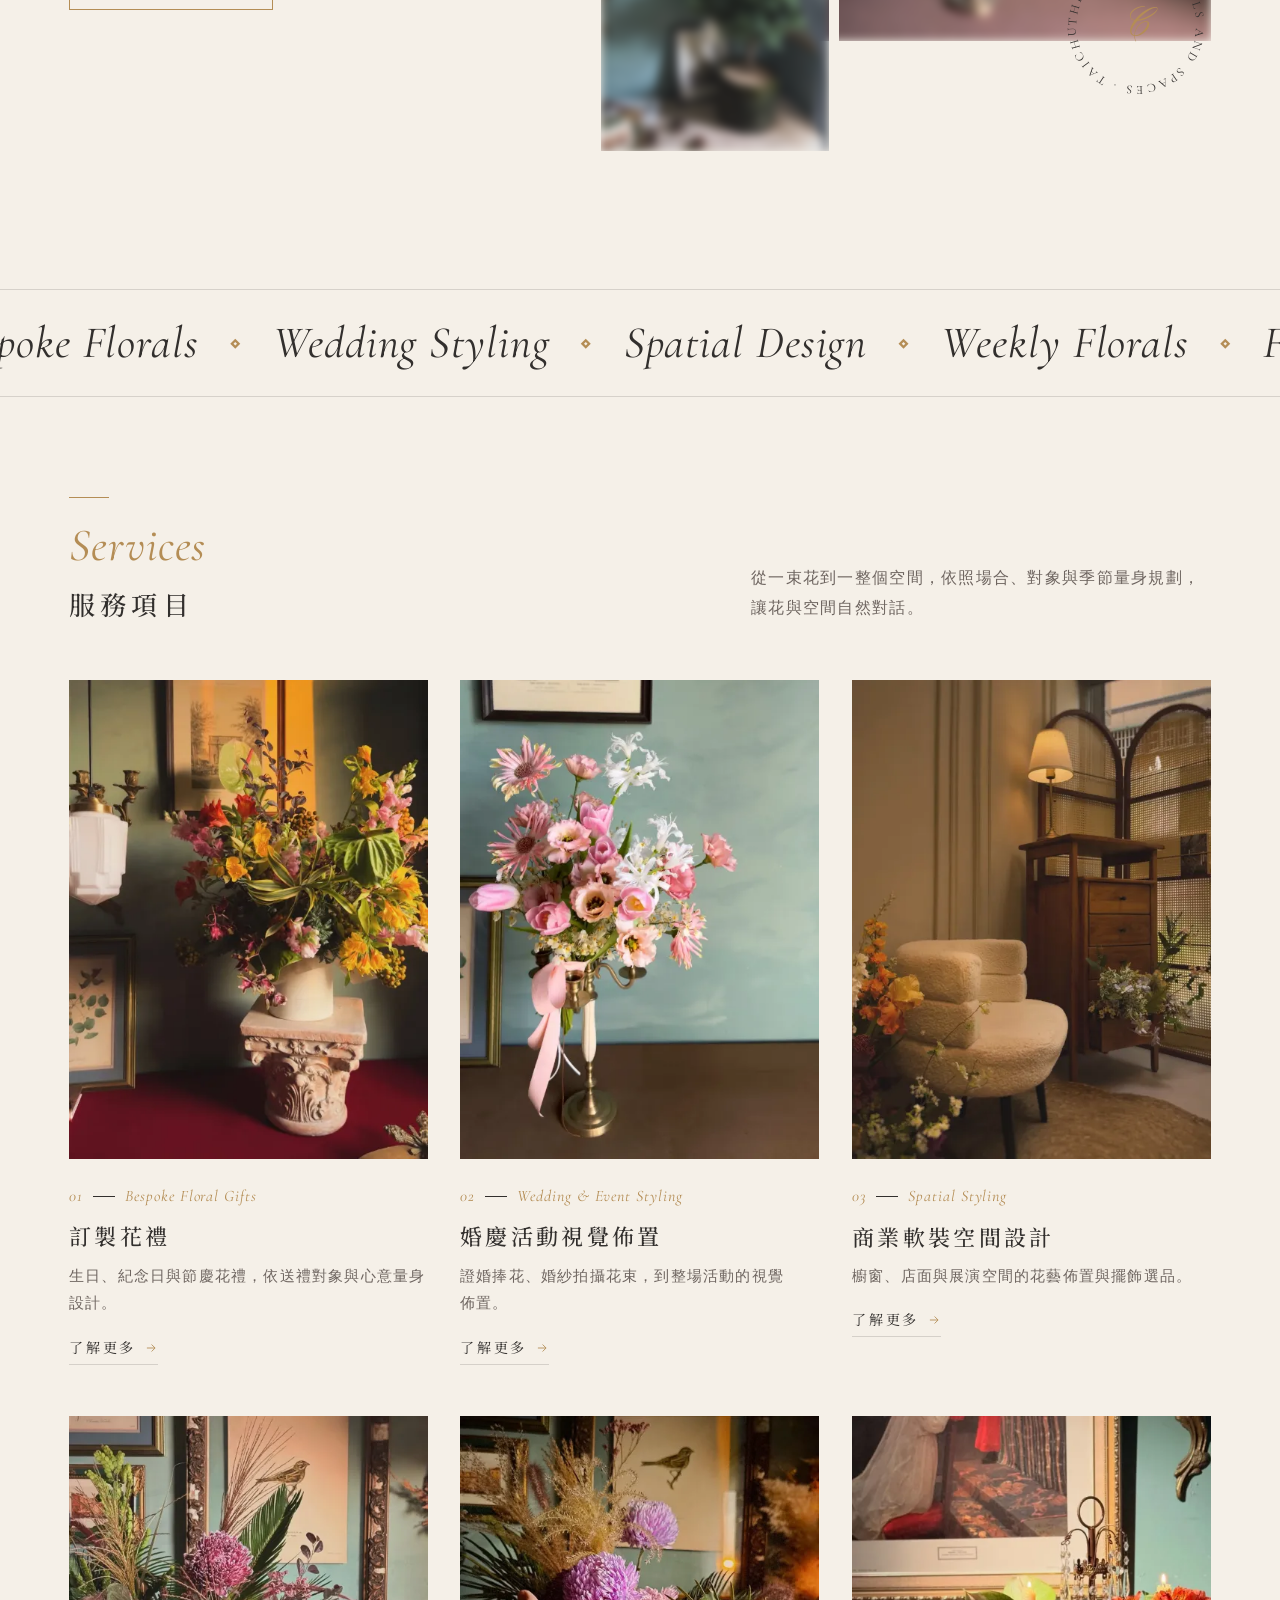
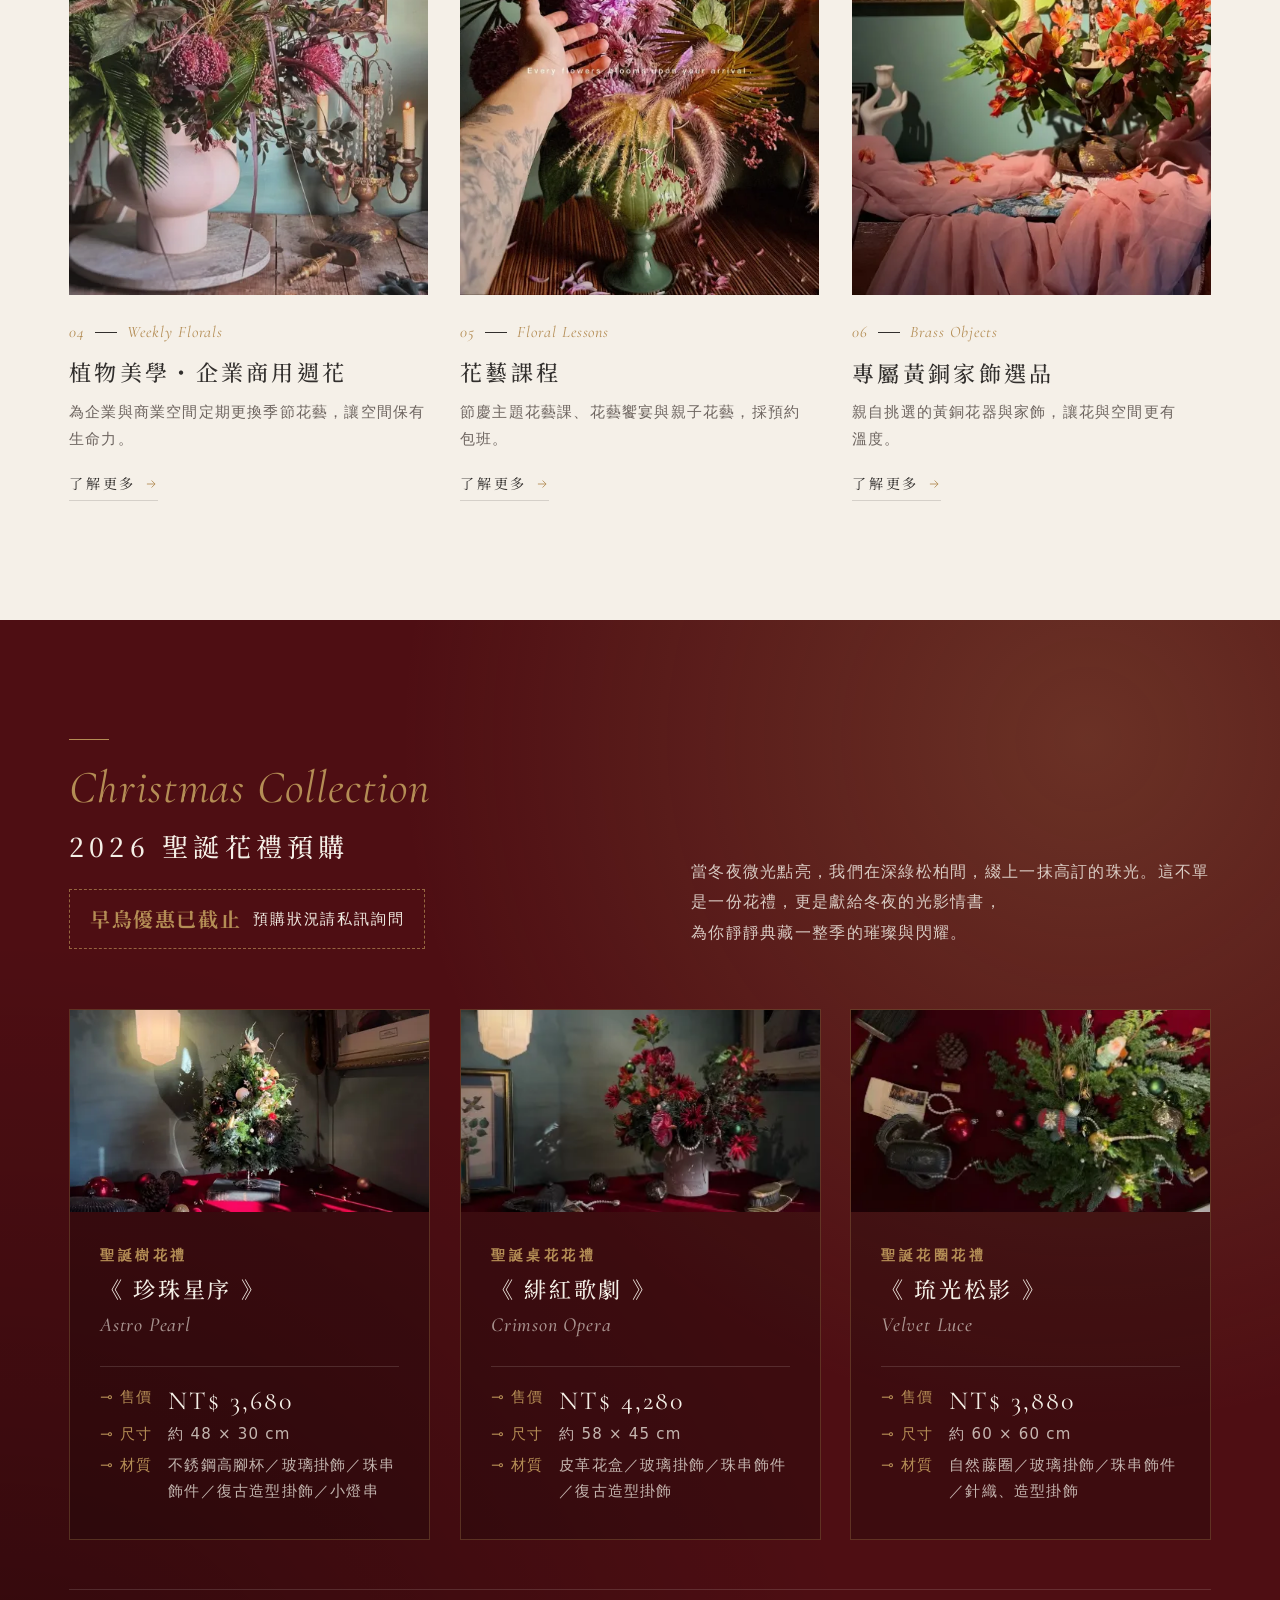
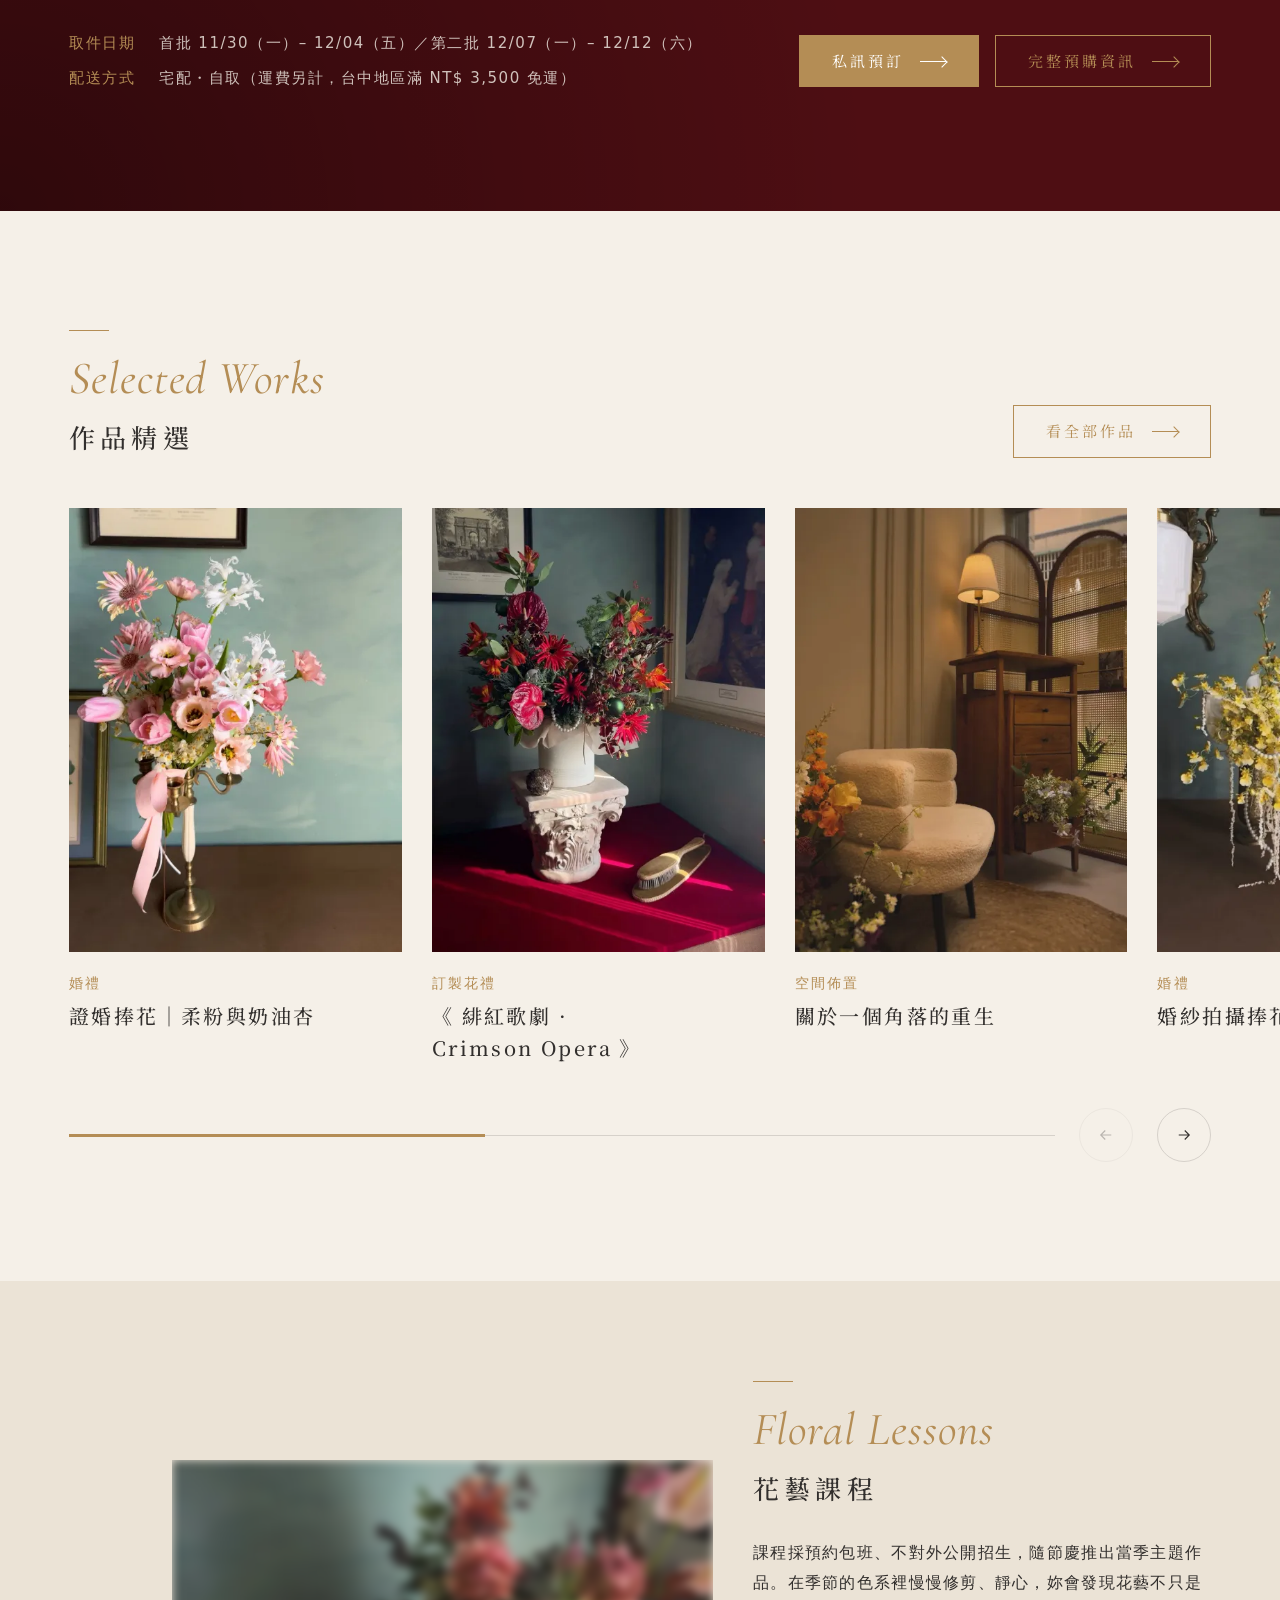
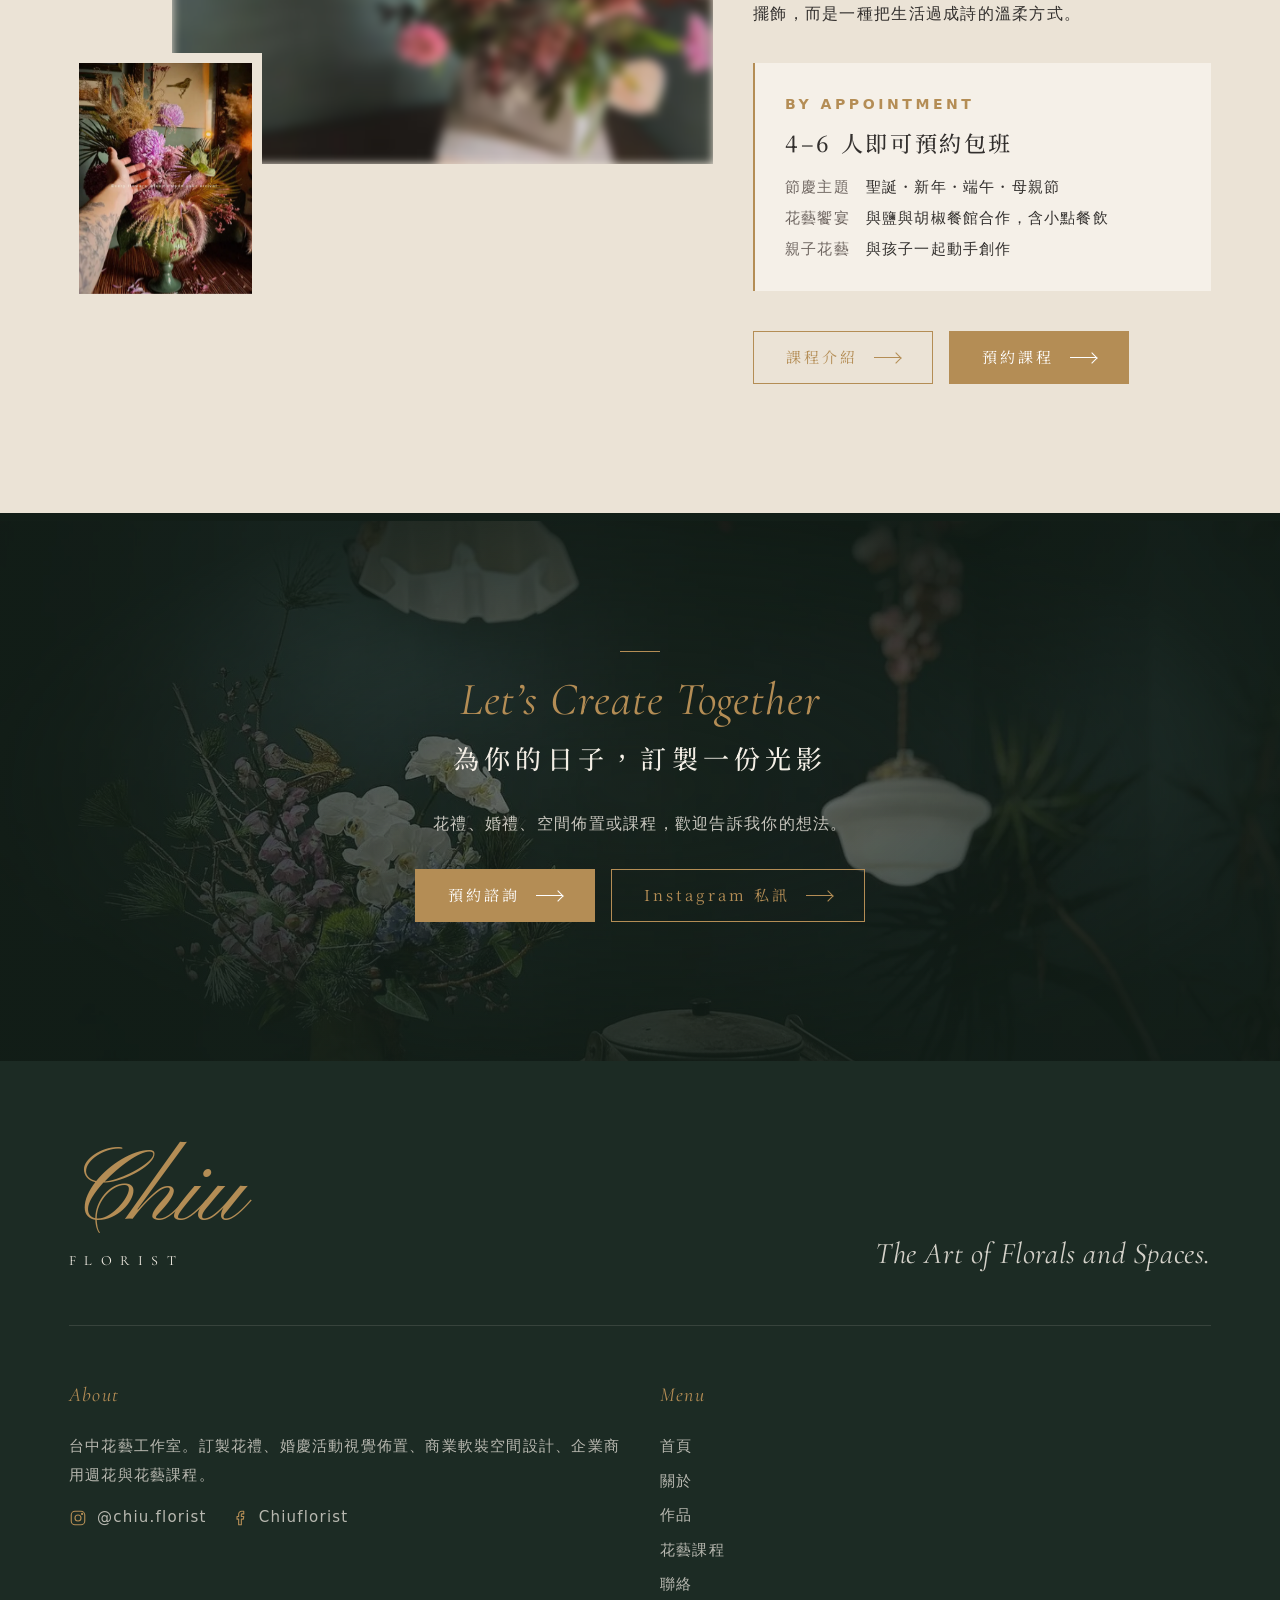
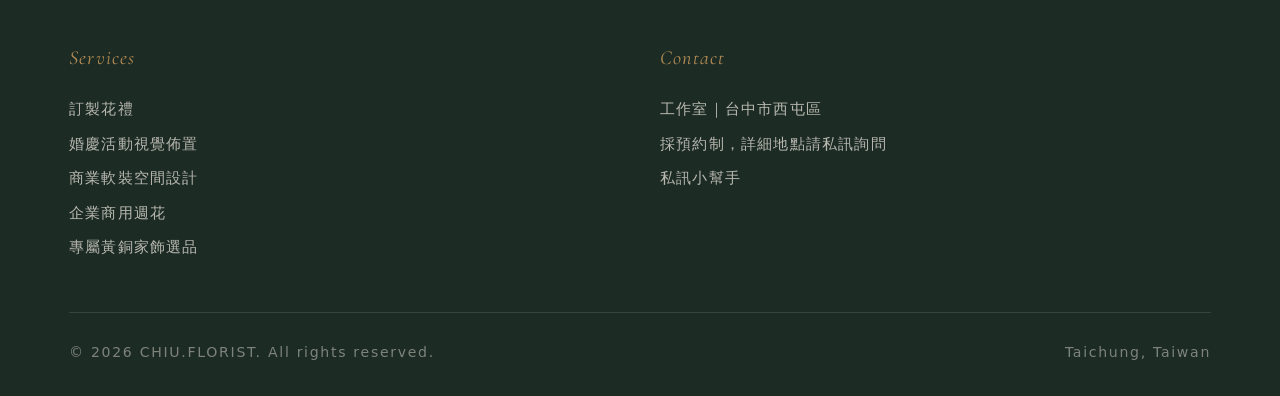
==== commit 8204641a: "自動整理作品照片與作品頁（webp、縮圖、尺寸、HTML）" ====
--- a/html/index.html
+++ b/html/index.html
@@ -442,7 +442,7 @@
         </div>
         <div class="ch_slider">
             <div class="ch_slider_track" tabindex="0" aria-label="作品精選，可左右滑動"><!--works:featured-->
-                <article class="ch_work"><a href="works.html?cat=wedding#portfolio" data-cursor="View"><figure><img src="../image/chiu/w_bridal.webp" srcset="../image/chiu/480/w_bridal.webp 480w, ../image/chiu/960/w_bridal.webp 960w, ../image/chiu/w_bridal.webp 1500w" sizes="(max-width: 768px) 70vw, 340px" onerror="this.onerror=null;this.removeAttribute('srcset')" alt="婚禮｜證婚捧花｜柔粉與奶油杏s" width="1500" height="2000" loading="lazy"></figure><div class="ch_work_txt"><i>婚禮</i><h3>證婚捧花｜柔粉與奶油杏s</h3></div></a></article>
+                <article class="ch_work"><a href="works.html?cat=wedding#portfolio" data-cursor="View"><figure><img src="../image/chiu/w_bridal.webp" srcset="../image/chiu/480/w_bridal.webp 480w, ../image/chiu/960/w_bridal.webp 960w, ../image/chiu/w_bridal.webp 1500w" sizes="(max-width: 768px) 70vw, 340px" onerror="this.onerror=null;this.removeAttribute('srcset')" alt="婚禮｜證婚捧花｜柔粉與奶油杏" width="1500" height="2000" loading="lazy"></figure><div class="ch_work_txt"><i>婚禮</i><h3>證婚捧花｜柔粉與奶油杏</h3></div></a></article>
                 <article class="ch_work"><a href="works.html?cat=gift#portfolio" data-cursor="View"><figure><img src="../image/chiu/w_opera.webp" srcset="../image/chiu/480/w_opera.webp 480w, ../image/chiu/960/w_opera.webp 960w, ../image/chiu/w_opera.webp 1500w" sizes="(max-width: 768px) 70vw, 340px" onerror="this.onerror=null;this.removeAttribute('srcset')" alt="訂製花禮｜《 緋紅歌劇 · Crimson Opera 》" width="1500" height="2000" loading="lazy"></figure><div class="ch_work_txt"><i>訂製花禮</i><h3>《 緋紅歌劇 · Crimson Opera 》</h3></div></a></article>
                 <article class="ch_work"><a href="works.html?cat=space#portfolio" data-cursor="View"><figure><img src="../image/chiu/w_corner.webp" srcset="../image/chiu/480/w_corner.webp 480w, ../image/chiu/960/w_corner.webp 960w, ../image/chiu/w_corner.webp 1500w" sizes="(max-width: 768px) 70vw, 340px" onerror="this.onerror=null;this.removeAttribute('srcset')" alt="空間佈置｜關於一個角落的重生" width="1500" height="2000" loading="lazy"></figure><div class="ch_work_txt"><i>空間佈置</i><h3>關於一個角落的重生</h3></div></a></article>
                 <article class="ch_work"><a href="works.html?cat=wedding#portfolio" data-cursor="View"><figure><img src="../image/chiu/w_yellow.webp" srcset="../image/chiu/480/w_yellow.webp 480w, ../image/chiu/960/w_yellow.webp 960w, ../image/chiu/w_yellow.webp 1200w" sizes="(max-width: 768px) 70vw, 340px" onerror="this.onerror=null;this.removeAttribute('srcset')" alt="婚禮｜婚紗拍攝捧花｜鵝黃與珍珠" width="1200" height="1600" loading="lazy"></figure><div class="ch_work_txt"><i>婚禮</i><h3>婚紗拍攝捧花｜鵝黃與珍珠</h3></div></a></article>
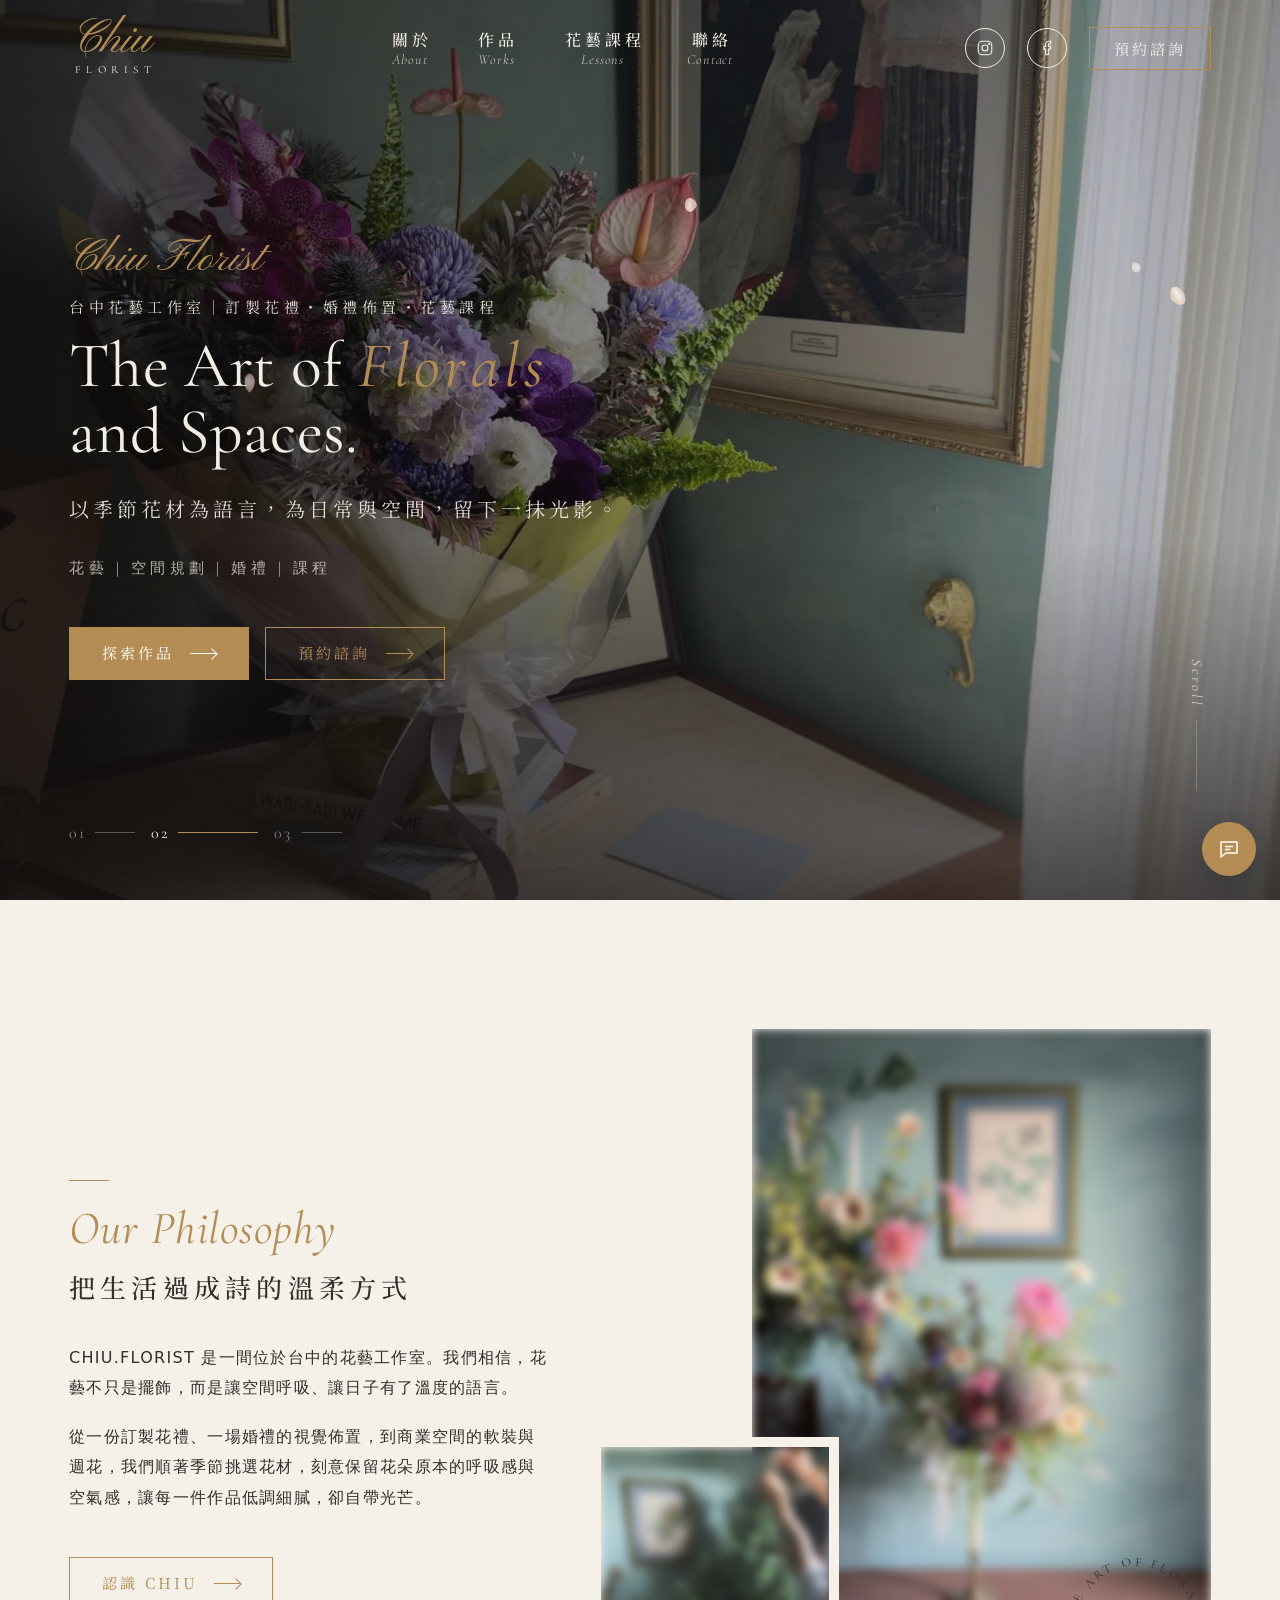
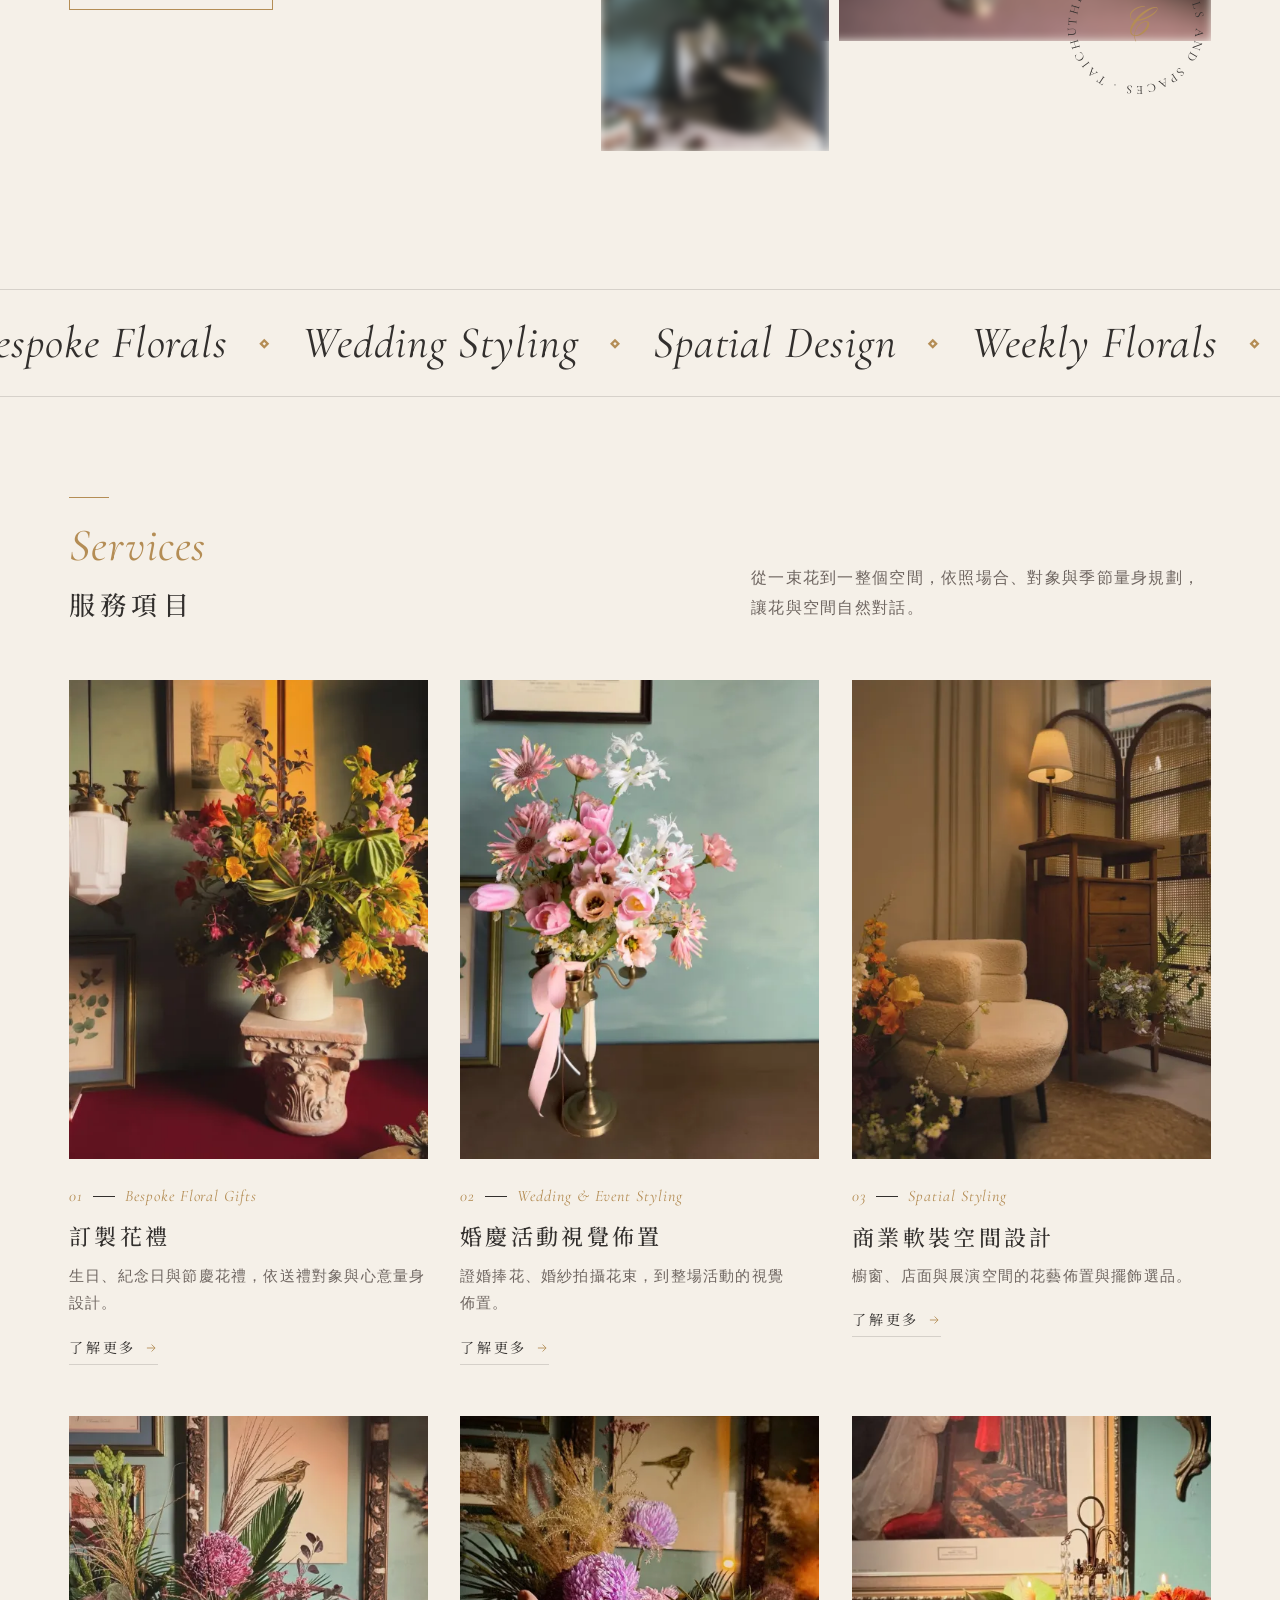
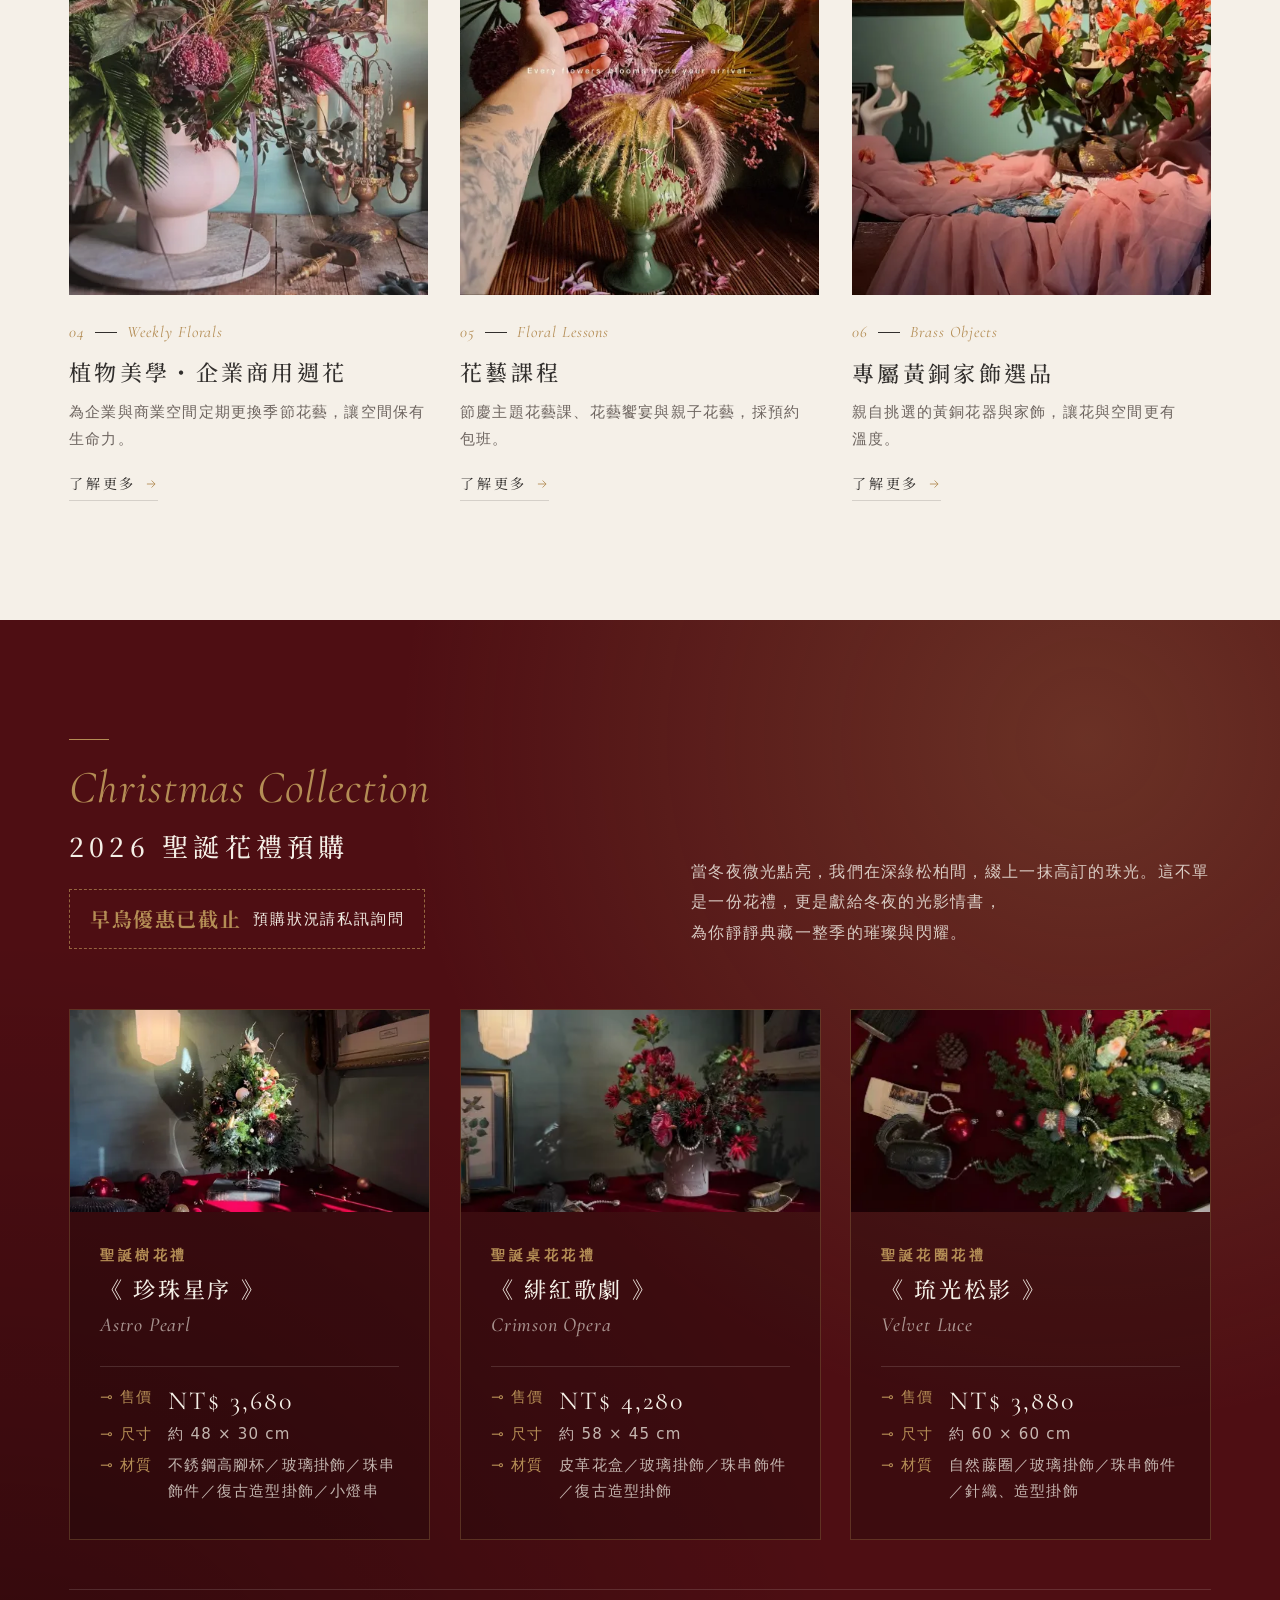
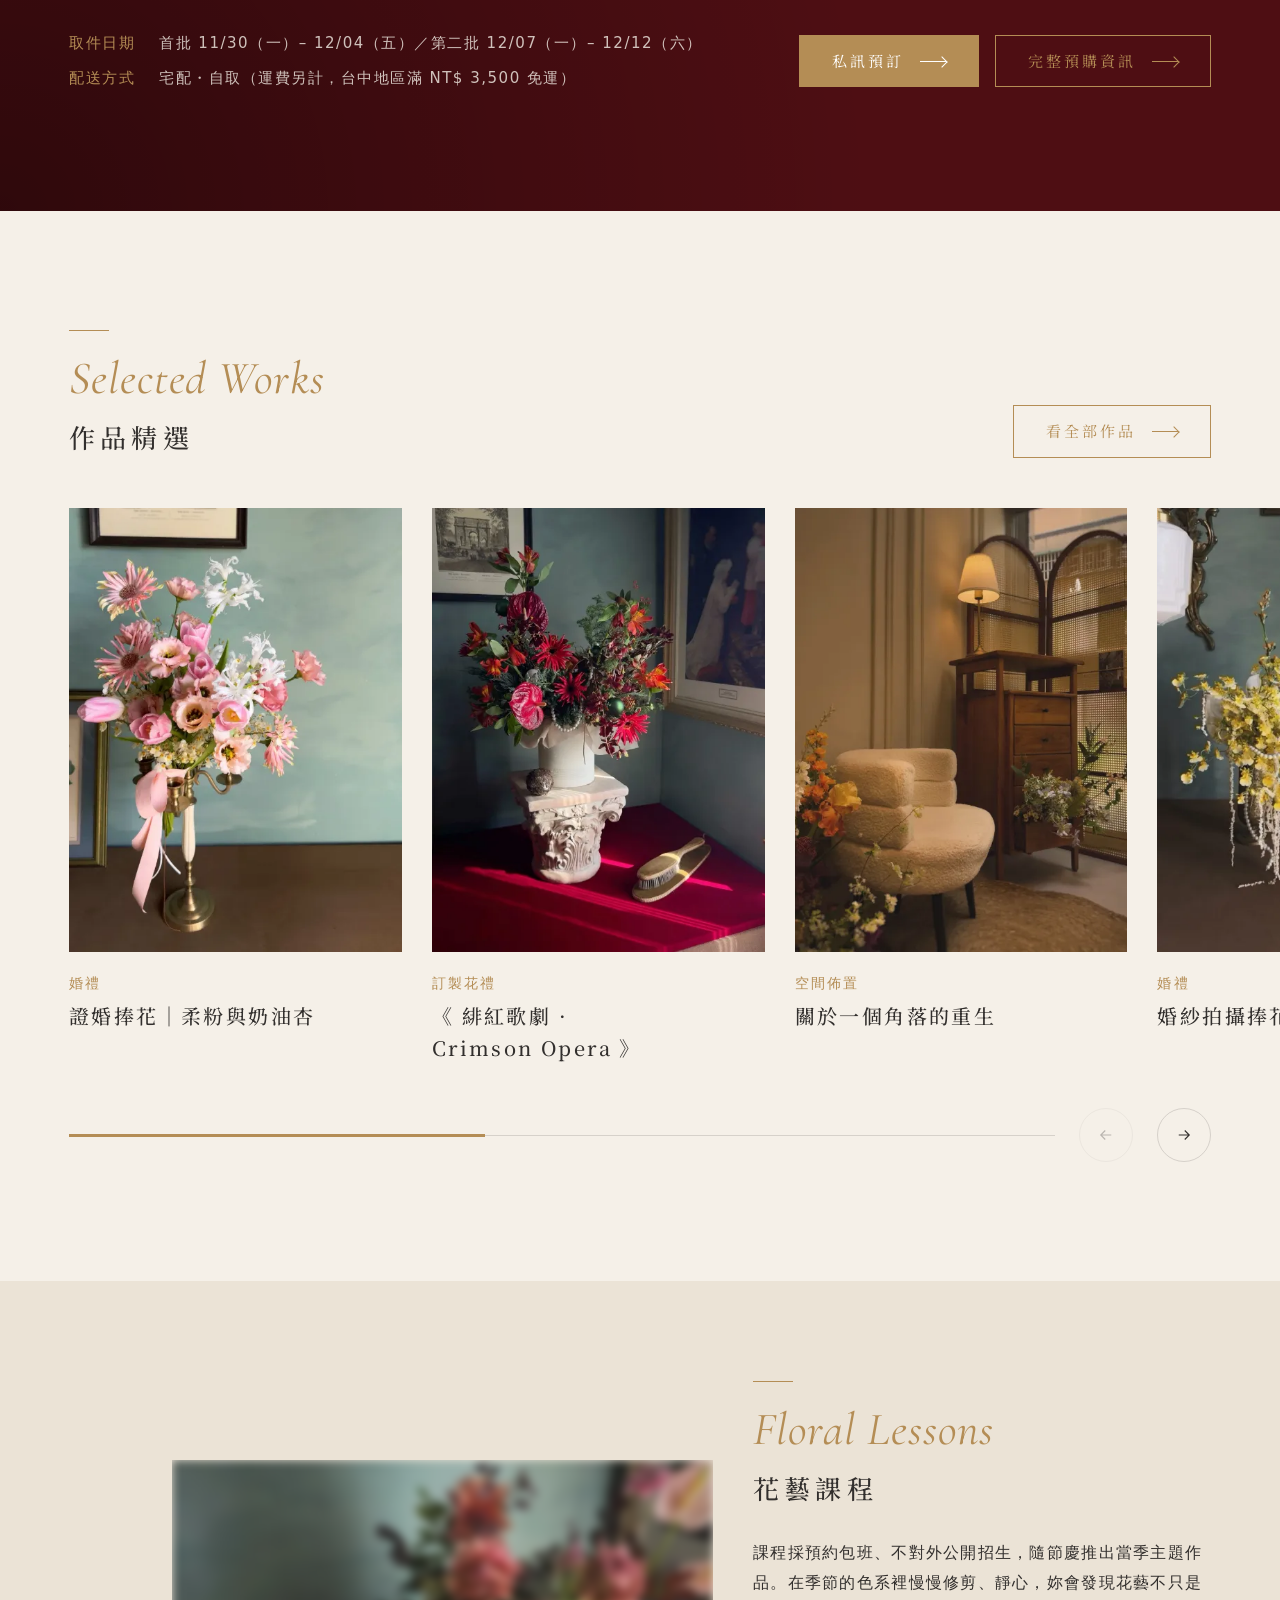
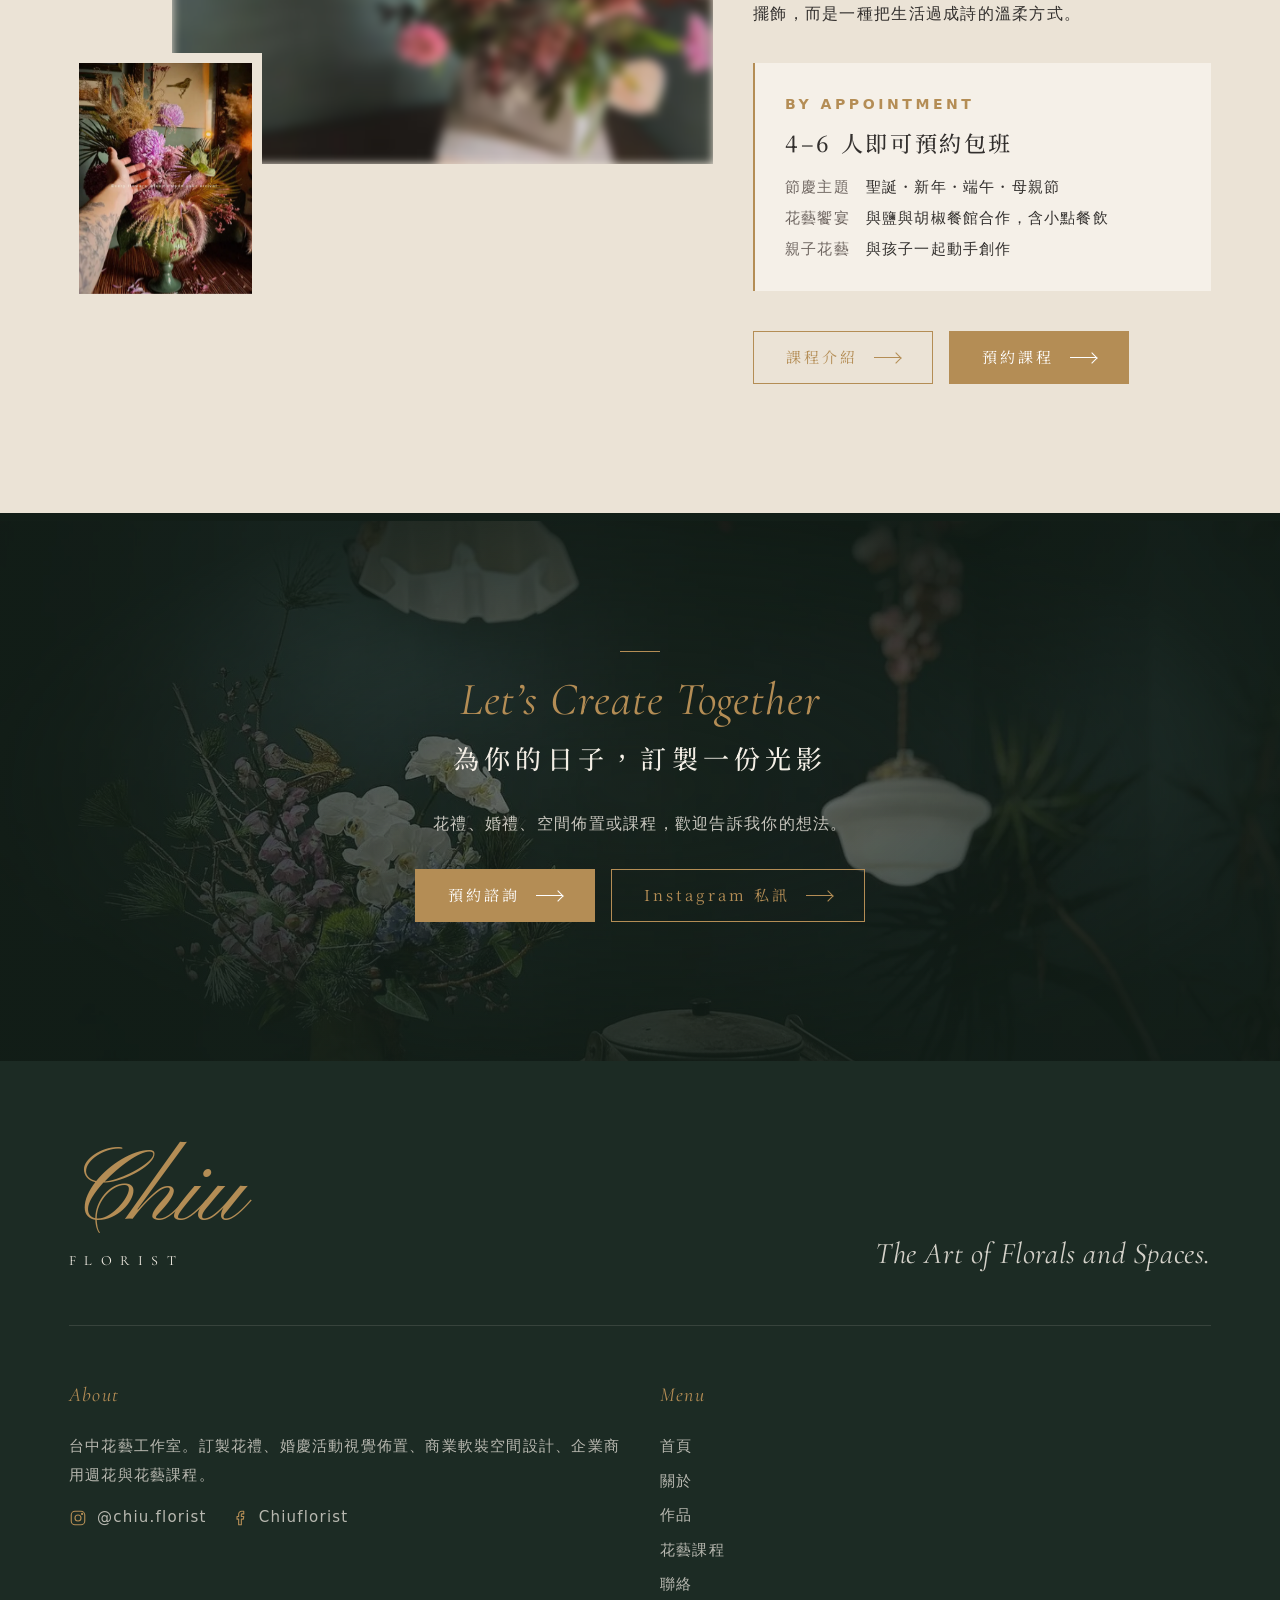
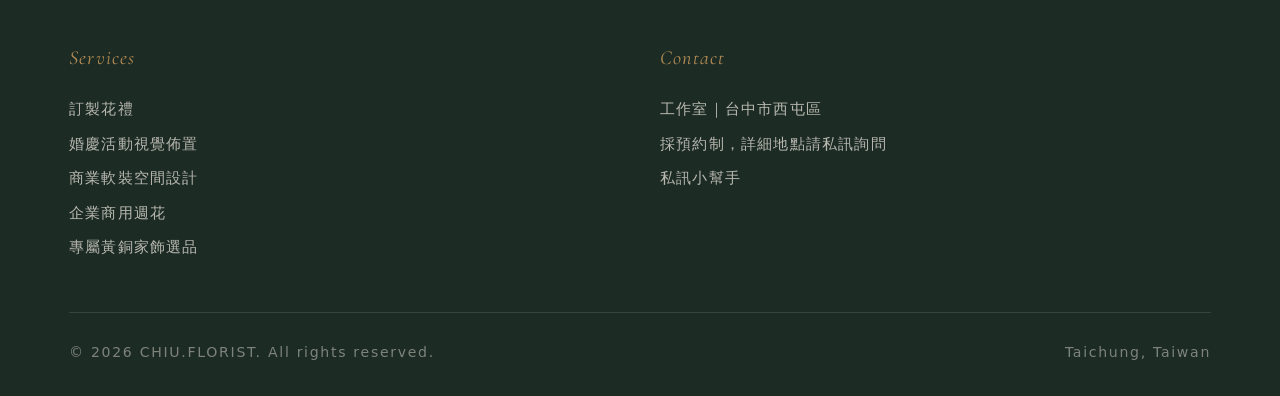
==== commit 245629c7: "Add falling petals to homepage hero (Canvas 2D, no dependencies) Starts after page load, pauses off-" ====
--- a/html/index.html
+++ b/html/index.html
@@ -55,7 +55,9 @@
 .chi_a_slide.is-active{opacity: 1;transform: scale(1);}
 .hs_box .chi_a_slide.is-lazy{background-image: none;}   /* 第 2、3 張：頁面載入完才下載 */
 .chi_a::after{content: '';position: absolute;inset: 0;z-index: -1;background: linear-gradient(90deg, rgba(var(--rgb_shade),.82) 0%, rgba(var(--rgb_shade),.45) 50%, rgba(var(--rgb_shade),.15) 100%), linear-gradient(0deg, rgba(var(--rgb_shade),.6) 0%, rgba(var(--rgb_shade),0) 40%);}
-.chi_a01{max-width: 1400px;width: 100%;margin: auto;}
+.chi_a01{position: relative;max-width: 1400px;width: 100%;margin: auto;}
+.chi_a_petals{position: absolute;inset: 0;width: 100%;height: 100%;pointer-events: none;opacity: 0;transition: opacity 2.5s ease;}   /* 花瓣（js/petals.js），疊在遮罩上、文字下 */
+.chi_a_petals.is-on{opacity: 1;}
 .hs_box .chi_a_script{display: block;font-family: var(--Pinyfont);font-size: var(--f45);line-height: 1;color: var(--color-Sub);letter-spacing: 0;}
 /* h1：關鍵字在前（原始碼順序），畫面上顯示在草寫品牌名下方 */
 .chi_a_h1{display: flex;flex-direction: column-reverse;align-items: flex-start;gap: 12px;font-weight: 400;}
@@ -510,6 +512,7 @@
 
 <script src="../js/scrollfade.js"></script>
 <script src="../js/chiu_common.js"></script>
+<script src="../js/petals.js" defer></script>
 <script>
     /* 主視覺輪播 */
     (function () {
